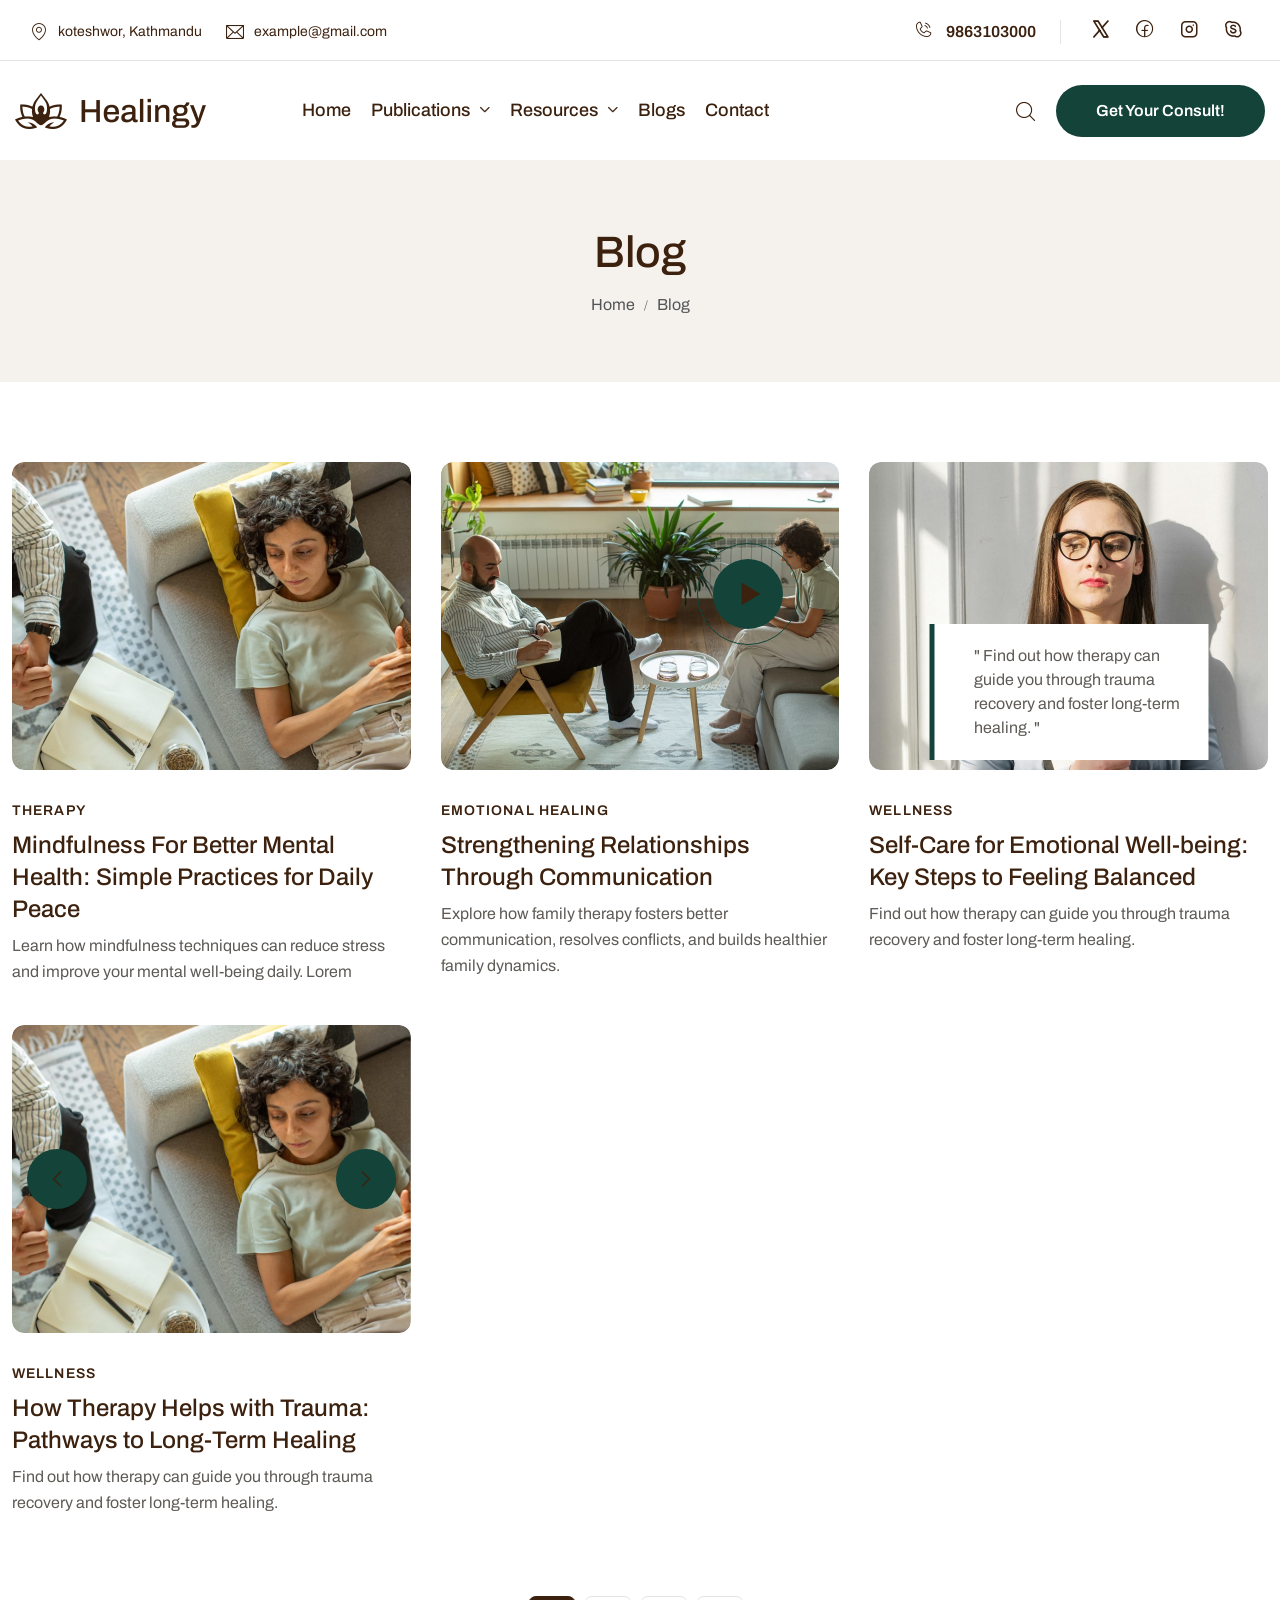
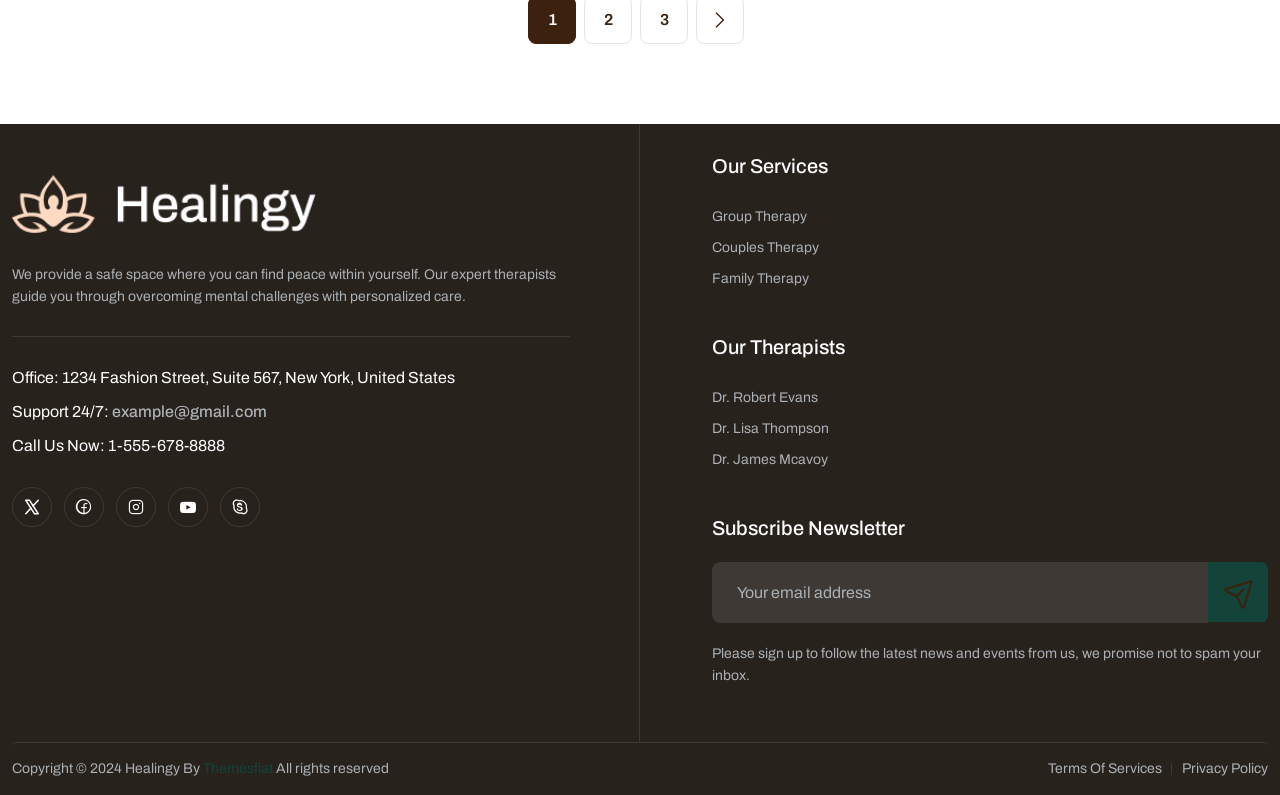
==== blogs.html @ 209b7fca "Remove landingTopComponentOne.html file, including all associated HTML and CSS code for the landing " ====
<!doctype html>
<html lang="en-US">
  <!-- Added by HTTrack --><meta
    http-equiv="content-type"
    content="text/html;charset=UTF-8"
  /><!-- /Added by HTTrack -->
  <head>
    <meta charset="UTF-8" />
    <meta
      name="viewport"
      content="width=device-width, initial-scale=1, maximum-scale=1"
    />
    <meta
      name="description"
      content="sambhavya is a website for therapists, counselors, and mental health professionals. It offers a clean and modern design, customizable features, and responsive layout to create a professional online presence for therapy practices."
    />
    <!-- <link rel="profile" href="https://gmpg.org/xfn/11" /> -->

    <title>Sambhavya &#8211; Therapy &amp; Counseling Psychologist</title>
    <meta name="robots" content="max-image-preview:large" />

    <style id="wp-img-auto-sizes-contain-inline-css" type="text/css">
      img:is([sizes="auto" i], [sizes^="auto," i]) {
        contain-intrinsic-size: 3000px 1500px;
      }
    </style>
    <link
      rel="stylesheet"
      id="iziModal-css"
      href="wp-content/plugins/plugin-core/post-format/assets/css/iziModalb34e.css?ver=6.9.4"
      type="text/css"
      media="all"
    />
    <link
      rel="stylesheet"
      id="tfc-animated-css"
      href="wp-content/plugins/plugin-core/assets/css/tf-animatedb34e.css?ver=6.9.4"
      type="text/css"
      media="all"
    />
    <link
      rel="stylesheet"
      id="bootstrap-css"
      href="wp-content/themes/healingy/css/bootstrap68b3.css?ver=1"
      type="text/css"
      media="all"
    />
    <style id="wp-emoji-styles-inline-css" type="text/css">
      img.wp-smiley,
      img.emoji {
        display: inline !important;
        border: none !important;
        box-shadow: none !important;
        height: 1em !important;
        width: 1em !important;
        margin: 0 0.07em !important;
        vertical-align: -0.1em !important;
        background: none !important;
        padding: 0 !important;
      }
      /*# sourceURL=wp-emoji-styles-inline-css */
    </style>
    <style id="classic-theme-styles-inline-css" type="text/css">
      /*! This file is auto-generated */
      .wp-block-button__link {
        color: #fff;
        background-color: #32373c;
        border-radius: 9999px;
        box-shadow: none;
        text-decoration: none;
        padding: calc(0.667em + 2px) calc(1.333em + 2px);
        font-size: 1.125em;
      }
      .wp-block-file__button {
        background: #32373c;
        color: #fff;
        text-decoration: none;
      }
      /*# sourceURL=/wp-includes/css/classic-themes.min.css */
    </style>
    <style id="global-styles-inline-css" type="text/css">
      :root {
        --wp--preset--aspect-ratio--square: 1;
        --wp--preset--aspect-ratio--4-3: 4/3;
        --wp--preset--aspect-ratio--3-4: 3/4;
        --wp--preset--aspect-ratio--3-2: 3/2;
        --wp--preset--aspect-ratio--2-3: 2/3;
        --wp--preset--aspect-ratio--16-9: 16/9;
        --wp--preset--aspect-ratio--9-16: 9/16;
        --wp--preset--color--black: #000000;
        --wp--preset--color--cyan-bluish-gray: #abb8c3;
        --wp--preset--color--white: #ffffff;
        --wp--preset--color--pale-pink: #f78da7;
        --wp--preset--color--vivid-red: #cf2e2e;
        --wp--preset--color--luminous-vivid-orange: #ff6900;
        --wp--preset--color--luminous-vivid-amber: #fcb900;
        --wp--preset--color--light-green-cyan: #7bdcb5;
        --wp--preset--color--vivid-green-cyan: #00d084;
        --wp--preset--color--pale-cyan-blue: #8ed1fc;
        --wp--preset--color--vivid-cyan-blue: #0693e3;
        --wp--preset--color--vivid-purple: #9b51e0;
        --wp--preset--gradient--vivid-cyan-blue-to-vivid-purple: linear-gradient(
          135deg,
          rgb(6, 147, 227) 0%,
          rgb(155, 81, 224) 100%
        );
        --wp--preset--gradient--light-green-cyan-to-vivid-green-cyan: linear-gradient(
          135deg,
          rgb(122, 220, 180) 0%,
          rgb(0, 208, 130) 100%
        );
        --wp--preset--gradient--luminous-vivid-amber-to-luminous-vivid-orange: linear-gradient(
          135deg,
          rgb(252, 185, 0) 0%,
          rgb(255, 105, 0) 100%
        );
        --wp--preset--gradient--luminous-vivid-orange-to-vivid-red: linear-gradient(
          135deg,
          rgb(255, 105, 0) 0%,
          rgb(207, 46, 46) 100%
        );
        --wp--preset--gradient--very-light-gray-to-cyan-bluish-gray: linear-gradient(
          135deg,
          rgb(238, 238, 238) 0%,
          rgb(169, 184, 195) 100%
        );
        --wp--preset--gradient--cool-to-warm-spectrum: linear-gradient(
          135deg,
          rgb(74, 234, 220) 0%,
          rgb(151, 120, 209) 20%,
          rgb(207, 42, 186) 40%,
          rgb(238, 44, 130) 60%,
          rgb(251, 105, 98) 80%,
          rgb(254, 248, 76) 100%
        );
        --wp--preset--gradient--blush-light-purple: linear-gradient(
          135deg,
          rgb(255, 206, 236) 0%,
          rgb(152, 150, 240) 100%
        );
        --wp--preset--gradient--blush-bordeaux: linear-gradient(
          135deg,
          rgb(254, 205, 165) 0%,
          rgb(254, 45, 45) 50%,
          rgb(107, 0, 62) 100%
        );
        --wp--preset--gradient--luminous-dusk: linear-gradient(
          135deg,
          rgb(255, 203, 112) 0%,
          rgb(199, 81, 192) 50%,
          rgb(65, 88, 208) 100%
        );
        --wp--preset--gradient--pale-ocean: linear-gradient(
          135deg,
          rgb(255, 245, 203) 0%,
          rgb(182, 227, 212) 50%,
          rgb(51, 167, 181) 100%
        );
        --wp--preset--gradient--electric-grass: linear-gradient(
          135deg,
          rgb(202, 248, 128) 0%,
          rgb(113, 206, 126) 100%
        );
        --wp--preset--gradient--midnight: linear-gradient(
          135deg,
          rgb(2, 3, 129) 0%,
          rgb(40, 116, 252) 100%
        );
        --wp--preset--font-size--small: 13px;
        --wp--preset--font-size--medium: 20px;
        --wp--preset--font-size--large: 36px;
        --wp--preset--font-size--x-large: 42px;
        --wp--preset--spacing--20: 0.44rem;
        --wp--preset--spacing--30: 0.67rem;
        --wp--preset--spacing--40: 1rem;
        --wp--preset--spacing--50: 1.5rem;
        --wp--preset--spacing--60: 2.25rem;
        --wp--preset--spacing--70: 3.38rem;
        --wp--preset--spacing--80: 5.06rem;
        --wp--preset--shadow--natural: 6px 6px 9px rgba(0, 0, 0, 0.2);
        --wp--preset--shadow--deep: 12px 12px 50px rgba(0, 0, 0, 0.4);
        --wp--preset--shadow--sharp: 6px 6px 0px rgba(0, 0, 0, 0.2);
        --wp--preset--shadow--outlined:
          6px 6px 0px -3px rgb(255, 255, 255), 6px 6px rgb(0, 0, 0);
        --wp--preset--shadow--crisp: 6px 6px 0px rgb(0, 0, 0);
      }
      :where(.is-layout-flex) {
        gap: 0.5em;
      }
      :where(.is-layout-grid) {
        gap: 0.5em;
      }
      body .is-layout-flex {
        display: flex;
      }
      .is-layout-flex {
        flex-wrap: wrap;
        align-items: center;
      }
      .is-layout-flex > :is(*, div) {
        margin: 0;
      }
      body .is-layout-grid {
        display: grid;
      }
      .is-layout-grid > :is(*, div) {
        margin: 0;
      }
      :where(.wp-block-columns.is-layout-flex) {
        gap: 2em;
      }
      :where(.wp-block-columns.is-layout-grid) {
        gap: 2em;
      }
      :where(.wp-block-post-template.is-layout-flex) {
        gap: 1.25em;
      }
      :where(.wp-block-post-template.is-layout-grid) {
        gap: 1.25em;
      }
      .has-black-color {
        color: var(--wp--preset--color--black) !important;
      }
      .has-cyan-bluish-gray-color {
        color: var(--wp--preset--color--cyan-bluish-gray) !important;
      }
      .has-white-color {
        color: var(--wp--preset--color--white) !important;
      }
      .has-pale-pink-color {
        color: var(--wp--preset--color--pale-pink) !important;
      }
      .has-vivid-red-color {
        color: var(--wp--preset--color--vivid-red) !important;
      }
      .has-luminous-vivid-orange-color {
        color: var(--wp--preset--color--luminous-vivid-orange) !important;
      }
      .has-luminous-vivid-amber-color {
        color: var(--wp--preset--color--luminous-vivid-amber) !important;
      }
      .has-light-green-cyan-color {
        color: var(--wp--preset--color--light-green-cyan) !important;
      }
      .has-vivid-green-cyan-color {
        color: var(--wp--preset--color--vivid-green-cyan) !important;
      }
      .has-pale-cyan-blue-color {
        color: var(--wp--preset--color--pale-cyan-blue) !important;
      }
      .has-vivid-cyan-blue-color {
        color: var(--wp--preset--color--vivid-cyan-blue) !important;
      }
      .has-vivid-purple-color {
        color: var(--wp--preset--color--vivid-purple) !important;
      }
      .has-black-background-color {
        background-color: var(--wp--preset--color--black) !important;
      }
      .has-cyan-bluish-gray-background-color {
        background-color: var(--wp--preset--color--cyan-bluish-gray) !important;
      }
      .has-white-background-color {
        background-color: var(--wp--preset--color--white) !important;
      }
      .has-pale-pink-background-color {
        background-color: var(--wp--preset--color--pale-pink) !important;
      }
      .has-vivid-red-background-color {
        background-color: var(--wp--preset--color--vivid-red) !important;
      }
      .has-luminous-vivid-orange-background-color {
        background-color: var(
          --wp--preset--color--luminous-vivid-orange
        ) !important;
      }
      .has-luminous-vivid-amber-background-color {
        background-color: var(
          --wp--preset--color--luminous-vivid-amber
        ) !important;
      }
      .has-light-green-cyan-background-color {
        background-color: var(--wp--preset--color--light-green-cyan) !important;
      }
      .has-vivid-green-cyan-background-color {
        background-color: var(--wp--preset--color--vivid-green-cyan) !important;
      }
      .has-pale-cyan-blue-background-color {
        background-color: var(--wp--preset--color--pale-cyan-blue) !important;
      }
      .has-vivid-cyan-blue-background-color {
        background-color: var(--wp--preset--color--vivid-cyan-blue) !important;
      }
      .has-vivid-purple-background-color {
        background-color: var(--wp--preset--color--vivid-purple) !important;
      }
      .has-black-border-color {
        border-color: var(--wp--preset--color--black) !important;
      }
      .has-cyan-bluish-gray-border-color {
        border-color: var(--wp--preset--color--cyan-bluish-gray) !important;
      }
      .has-white-border-color {
        border-color: var(--wp--preset--color--white) !important;
      }
      .has-pale-pink-border-color {
        border-color: var(--wp--preset--color--pale-pink) !important;
      }
      .has-vivid-red-border-color {
        border-color: var(--wp--preset--color--vivid-red) !important;
      }
      .has-luminous-vivid-orange-border-color {
        border-color: var(
          --wp--preset--color--luminous-vivid-orange
        ) !important;
      }
      .has-luminous-vivid-amber-border-color {
        border-color: var(--wp--preset--color--luminous-vivid-amber) !important;
      }
      .has-light-green-cyan-border-color {
        border-color: var(--wp--preset--color--light-green-cyan) !important;
      }
      .has-vivid-green-cyan-border-color {
        border-color: var(--wp--preset--color--vivid-green-cyan) !important;
      }
      .has-pale-cyan-blue-border-color {
        border-color: var(--wp--preset--color--pale-cyan-blue) !important;
      }
      .has-vivid-cyan-blue-border-color {
        border-color: var(--wp--preset--color--vivid-cyan-blue) !important;
      }
      .has-vivid-purple-border-color {
        border-color: var(--wp--preset--color--vivid-purple) !important;
      }
      .has-vivid-cyan-blue-to-vivid-purple-gradient-background {
        background: var(
          --wp--preset--gradient--vivid-cyan-blue-to-vivid-purple
        ) !important;
      }
      .has-light-green-cyan-to-vivid-green-cyan-gradient-background {
        background: var(
          --wp--preset--gradient--light-green-cyan-to-vivid-green-cyan
        ) !important;
      }
      .has-luminous-vivid-amber-to-luminous-vivid-orange-gradient-background {
        background: var(
          --wp--preset--gradient--luminous-vivid-amber-to-luminous-vivid-orange
        ) !important;
      }
      .has-luminous-vivid-orange-to-vivid-red-gradient-background {
        background: var(
          --wp--preset--gradient--luminous-vivid-orange-to-vivid-red
        ) !important;
      }
      .has-very-light-gray-to-cyan-bluish-gray-gradient-background {
        background: var(
          --wp--preset--gradient--very-light-gray-to-cyan-bluish-gray
        ) !important;
      }
      .has-cool-to-warm-spectrum-gradient-background {
        background: var(
          --wp--preset--gradient--cool-to-warm-spectrum
        ) !important;
      }
      .has-blush-light-purple-gradient-background {
        background: var(--wp--preset--gradient--blush-light-purple) !important;
      }
      .has-blush-bordeaux-gradient-background {
        background: var(--wp--preset--gradient--blush-bordeaux) !important;
      }
      .has-luminous-dusk-gradient-background {
        background: var(--wp--preset--gradient--luminous-dusk) !important;
      }
      .has-pale-ocean-gradient-background {
        background: var(--wp--preset--gradient--pale-ocean) !important;
      }
      .has-electric-grass-gradient-background {
        background: var(--wp--preset--gradient--electric-grass) !important;
      }
      .has-midnight-gradient-background {
        background: var(--wp--preset--gradient--midnight) !important;
      }
      .has-small-font-size {
        font-size: var(--wp--preset--font-size--small) !important;
      }
      .has-medium-font-size {
        font-size: var(--wp--preset--font-size--medium) !important;
      }
      .has-large-font-size {
        font-size: var(--wp--preset--font-size--large) !important;
      }
      .has-x-large-font-size {
        font-size: var(--wp--preset--font-size--x-large) !important;
      }
      /*# sourceURL=global-styles-inline-css */
    </style>

    <link
      rel="stylesheet"
      id="contact-form-7-css"
      href="wp-content/plugins/contact-form-7/includes/css/styles658f.css?ver=6.1.2"
      type="text/css"
      media="all"
    />
    <link
      rel="stylesheet"
      id="themesflat-theme-slug-fonts-css"
      href="https://fonts.googleapis.com/css?family=Archivo%3A100%2C200%2C300%2C400%2C500%2C600%2C700%2C900%2C400%7CArchivo%3A100%2C200%2C300%2C400%2C500%2C600%2C700%2C900%2C500%7CArchivo%3A100%2C200%2C300%2C400%2C500%2C600%2C700%2C900%2C500%7CArchivo%3A100%2C200%2C300%2C400%2C500%2C600%2C700%2C900%2C600%7CArchivo%3A100%2C200%2C300%2C400%2C500%2C600%2C700%2C900%2C400%7CArchivo%3A100%2C200%2C300%2C400%2C500%2C600%2C700%2C900%2C400%7CArchivo%3A100%2C200%2C300%2C400%2C500%2C600%2C700%2C900%2C500%7CArchivo%3A100%2C200%2C300%2C400%2C500%2C600%2C700%2C900%2C600%7CArchivo%3A100%2C200%2C300%2C400%2C500%2C600%2C700%2C900%2C600%7CArchivo%3A100%2C200%2C300%2C400%2C500%2C600%2C700%2C900%2C500%7CArchivo%3A100%2C200%2C300%2C400%2C500%2C600%2C700%2C900%2C500%7CArchivo%3A100%2C200%2C300%2C400%2C500%2C600%2C700%2C900%2C500%7CArchivo%3A100%2C200%2C300%2C400%2C500%2C600%2C700%2C900%2C500%7CArchivo%3A100%2C200%2C300%2C400%2C500%2C600%2C700%2C900%2C500%7CArchivo%3A100%2C200%2C300%2C400%2C500%2C600%2C700%2C900%2C400%7CArchivo%3A100%2C200%2C300%2C400%2C500%2C600%2C700%2C900%2C600%7CArchivo%3A100%2C200%2C300%2C400%2C500%2C600%2C700%2C900%2C600%7CArchivo%3A100%2C200%2C300%2C400%2C500%2C600%2C700%2C900%2C400%7CArchivo%3A100%2C200%2C300%2C400%2C500%2C600%2C700%2C900%2C400%7CArchivo%3A100%2C200%2C300%2C400%2C500%2C600%2C700%2C900%2C400"
      type="text/css"
      media="all"
    />
    <link
      rel="stylesheet"
      id="icon-healingy-css"
      href="wp-content/themes/healingy/css/icon-healingyb34e.css?ver=6.9.4"
      type="text/css"
      media="all"
    />
    <link
      rel="stylesheet"
      id="owl-carousel-css"
      href="wp-content/plugins/plugin-core/assets/css/owl.carousel.minb34e.css?ver=6.9.4"
      type="text/css"
      media="all"
    />
    <link
      rel="stylesheet"
      id="themesflat-animated-css"
      href="wp-content/themes/healingy/css/animatedb34e.css?ver=6.9.4"
      type="text/css"
      media="all"
    />
    <link
      rel="stylesheet"
      id="themesflat-main-css"
      href="wp-content/themes/healingy/css/mainb34e.css?ver=6.9.4"
      type="text/css"
      media="all"
    />
    <link
      rel="stylesheet"
      id="themesflat-inline-css-css"
      href="wp-content/themes/healingy/css/inline-cssb34e.css?ver=6.9.4"
      type="text/css"
      media="all"
    />
    <style id="themesflat-inline-css-inline-css" type="text/css">
      #themesflat-content {
        padding-top: 80px;
        padding-bottom: 80px;
      }
      .themesflat-top .container-inside {
        padding-top: 0px;
        padding-bottom: 0px;
      }
      #header #logo {
      }
      #footer {
      }
      .themesflat-partner-box {
        padding-top: 67px;
        padding-bottom: 64px;
      }
      .page-title {
        padding-top: 59px;
        padding-bottom: 63px;
      }
      body,
      button,
      input,
      select,
      textarea {
        font-family: Archivo;
      }
      .blog-single .entry-content .icon-list {
        font-family: Archivo !important;
      }
      body,
      button,
      input,
      select,
      textarea {
        font-weight: 400;
      }
      body,
      button,
      input,
      select,
      textarea {
        font-style: normal;
      }
      body,
      button,
      input,
      select,
      textarea {
        font-size: 18px;
      }
      body,
      button,
      input,
      select,
      textarea {
        line-height: 30px;
      }
      body,
      button,
      input,
      select,
      textarea {
        letter-spacing: 0px;
      }
      h1,
      h2,
      h3,
      h4,
      h5,
      h6 {
        font-family: Archivo;
      }
      h1,
      h2,
      h3,
      h4,
      h5,
      h6 {
        font-weight: 500;
      }
      h1,
      h2,
      h3,
      h4,
      h5,
      h6 {
        line-height: 1.333;
      }
      h1,
      h2,
      h3,
      h4,
      h5,
      h6 {
        letter-spacing: 0px;
      }
      h1,
      h2,
      h3,
      h4,
      h5,
      h6 {
        font-style: normal;
      }
      h1 {
        font-size: 80px;
      }
      h2 {
        font-size: 56px;
      }
      h3 {
        font-size: 44px;
      }
      h4 {
        font-size: 32px;
      }
      h5 {
        font-size: 24px;
      }
      h6 {
        font-size: 20px;
      }
      #mainnav > ul > li > a,
      .header-modal-menu-left-btn .text,
      header .flat-information li {
        font-family: Archivo;
      }
      #mainnav > ul > li > a,
      .header-modal-menu-left-btn .text {
        font-weight: 500;
      }
      #mainnav > ul > li > a,
      .header-modal-menu-left-btn .text {
        font-style: normal;
      }
      #mainnav ul li a,
      .header-modal-menu-left-btn .text,
      header .flat-information li {
        font-size: 18px;
      }
      #mainnav > ul > li > a,
      #header .show-search,
      header .block a {
        line-height: 93px;
      }
      #header.header-sticky #mainnav > ul > li > a,
      #header.header-sticky .show-search a,
      #header.header-sticky .block a,
      #header.header-sticky .button-menu {
        line-height: calc(93px / 1.2);
      }
      #mainnav > ul > li > a,
      #header .show-search a,
      header .block a {
        letter-spacing: 0px;
      }
      #mainnav ul.sub-menu > li > a {
        font-family: Archivo;
      }
      #mainnav ul.sub-menu > li > a {
        font-weight: 600;
      }
      #mainnav ul.sub-menu > li > a {
        font-style: normal;
      }
      #mainnav ul.sub-menu > li > a {
        font-size: 16px;
      }
      #mainnav ul.sub-menu > li > a {
        line-height: 24px;
      }
      #mainnav ul.sub-menu > li > a {
        letter-spacing: 0px;
      }
      blockquote {
        font-family: Archivo;
      }
      blockquote {
        font-weight: 400;
      }
      blockquote {
        font-style: normal;
      }
      blockquote {
        font-size: 16px;
      }
      blockquote {
        line-height: 30px;
      }
      blockquote {
        letter-spacing: 0px;
      }
      article .entry-title {
        font-family: Archivo;
      }
      article .entry-title {
        font-weight: 500;
      }
      article .entry-title {
        font-style: normal;
      }
      article .entry-title {
        font-size: 24px;
      }
      article .entry-title {
        line-height: 32px;
      }
      article .post-meta .item-meta {
        font-family: Archivo;
      }
      article .post-meta .item-meta {
        font-weight: 600;
      }
      article .post-meta .item-meta {
        font-style: normal;
      }
      article .post-meta .item-meta {
        font-size: 14px;
      }
      article .post-meta .item-meta {
        line-height: 22px;
      }
      article .post-meta .item-meta {
        letter-spacing: 0.08em;
      }
      article .themesflat-btn-blog {
        font-family: Archivo;
      }
      article .themesflat-btn-blog {
        font-weight: 600;
      }
      article .themesflat-btn-blog {
        font-style: normal;
      }
      article .themesflat-btn-blog {
        font-size: 16px;
      }
      article .themesflat-btn-blog {
        line-height: 22px;
      }
      article .themesflat-btn-blog {
        letter-spacing: 0px;
      }
      .single article .entry-title {
        font-family: Archivo;
      }
      .single article .entry-title {
        font-weight: 500;
      }
      .single article .entry-title {
        font-style: normal;
      }
      .single article .entry-title {
        font-size: 44px;
      }
      .single article .entry-title {
        line-height: 1.1818181818181819;
      }
      .comment-title,
      .comment-reply-title,
      .comment-reply-title a {
        font-family: Archivo;
      }
      .comment-title,
      .comment-reply-title,
      .comment-reply-title a {
        font-weight: 500;
      }
      .comment-title,
      .comment-reply-title,
      .comment-reply-title a {
        font-style: normal;
      }
      .comment-title,
      .comment-reply-title,
      .comment-reply-title a {
        font-size: 24px;
      }
      .comment-title,
      .comment-reply-title,
      .comment-reply-title a {
        line-height: 32px;
      }
      .comment-title,
      .comment-reply-title,
      .comment-reply-title a {
        letter-spacing: 0px;
      }
      .sidebar .widget .widget-title,
      .sidebar .widget h2,
      .sidebar .wp-block-search .wp-block-search__label,
      .sidebar .wc-block-product-search .wc-block-product-search__label {
        font-family: Archivo;
      }
      .sidebar .widget .widget-title,
      .widget h2,
      .sidebar .wp-block-search .wp-block-search__label,
      .sidebar .wc-block-product-search .wc-block-product-search__label {
        font-weight: 500;
      }
      .sidebar .widget .widget-title,
      .widget h2,
      .sidebar .wp-block-search .wp-block-search__label,
      .sidebar .wc-block-product-search .wc-block-product-search__label {
        font-style: normal;
      }
      .sidebar .widget .widget-title,
      .widget h2,
      .sidebar .wp-block-search .wp-block-search__label,
      .sidebar .wc-block-product-search .wc-block-product-search__label {
        font-size: 24px;
      }
      .sidebar .widget .widget-title,
      .widget h2,
      .sidebar .wp-block-search .wp-block-search__label,
      .sidebar .wc-block-product-search .wc-block-product-search__label {
        line-height: 1.5;
      }
      .sidebar .widget .widget-title,
      .widget h2,
      .sidebar .wp-block-search .wp-block-search__label,
      .sidebar .wc-block-product-search .wc-block-product-search__label {
        letter-spacing: 0px;
      }
      footer .widget .widget-title,
      footer .widget h2,
      footer .wp-block-search .wp-block-search__label {
        font-family: Archivo;
      }
      footer .widget .widget-title,
      footer .widget h2,
      footer .wp-block-search .wp-block-search__label {
        font-weight: 500;
      }
      footer .widget .widget-title,
      footer .widget h2,
      footer .wp-block-search .wp-block-search__label {
        font-style: normal;
      }
      footer .widget .widget-title,
      footer .widget h2,
      footer .wp-block-search .wp-block-search__label {
        font-size: 20px;
      }
      footer .widget .widget-title,
      footer .widget h2,
      footer .wp-block-search .wp-block-search__label {
        line-height: 28px;
      }
      footer .widget .widget-title,
      footer .widget h2,
      footer .wp-block-search .wp-block-search__label {
        letter-spacing: 0px;
      }
      footer .footer-widgets .widget.widget_text,
      footer .widget.widget_nav_menu ul li a {
        font-family: Archivo;
      }
      footer .footer-widgets .widget.widget_text,
      footer .widget.widget_nav_menu ul li a {
        font-weight: 400;
      }
      footer .footer-widgets .widget.widget_text,
      footer .widget.widget_nav_menu ul li a {
        font-style: normal;
      }
      footer .footer-widgets .widget.widget_text,
      footer .widget.widget_nav_menu ul li a {
        font-size: 14px;
      }
      footer .footer-widgets .widget.widget_text,
      footer .widget.widget_nav_menu ul li a {
        line-height: 28px;
      }
      .page-title .page-title-heading {
        font-family: Archivo;
      }
      .page-title .page-title-heading {
        font-weight: 500;
      }
      .page-title .page-title-heading {
        font-style: normal;
      }
      .page-title .page-title-heading {
        font-size: 44px;
      }
      .page-title .page-title-heading {
        line-height: 1.5;
      }
      .breadcrumbs,
      .breadcrumbs span a,
      .breadcrumbs a,
      .breadcrumbs span {
        font-family: Archivo;
      }
      .breadcrumbs,
      .breadcrumbs span a,
      .breadcrumbs a,
      .breadcrumbs span {
        font-weight: 400;
      }
      .breadcrumbs,
      .breadcrumbs span a,
      .breadcrumbs a,
      .breadcrumbs span {
        font-style: normal;
      }
      .breadcrumbs,
      .breadcrumbs span a,
      .breadcrumbs a,
      .breadcrumbs span {
        font-size: 16px;
      }
      .breadcrumbs,
      .breadcrumbs span a,
      .breadcrumbs a,
      .breadcrumbs span {
        line-height: 26px;
      }
      .breadcrumbs,
      .breadcrumbs span a,
      .breadcrumbs a,
      .breadcrumbs span {
        letter-spacing: 0px;
      }
      .themesflat-button,
      button,
      input[type="button"],
      input[type="reset"],
      input[type="submit"] {
        font-family: Archivo;
      }
      .themesflat-button,
      button,
      input[type="button"],
      input[type="reset"],
      input[type="submit"] {
        font-weight: 600;
      }
      .themesflat-button,
      button,
      input[type="button"],
      input[type="reset"],
      input[type="submit"] {
        font-style: normal;
      }
      .themesflat-button,
      button,
      input[type="button"],
      input[type="reset"],
      input[type="submit"] {
        font-size: 16px;
      }
      .themesflat-button,
      button,
      input[type="button"],
      input[type="reset"],
      input[type="submit"] {
        line-height: 24px;
      }
      .themesflat-button,
      button,
      input[type="button"],
      input[type="reset"],
      input[type="submit"] {
        letter-spacing: 0px;
      }
      .navigation a,
      .pagination > span,
      .navigation.paging-navigation span,
      .page-links a,
      .page-links > span {
        font-family: Archivo;
      }
      .navigation a,
      .pagination > span,
      .navigation.paging-navigation span,
      .page-links a,
      .page-links > span {
        font-weight: 600;
      }
      .navigation a,
      .pagination > span,
      .navigation.paging-navigation span,
      .page-links a,
      .page-links > span {
        font-style: normal;
      }
      .navigation a,
      .pagination > span,
      .navigation.paging-navigation span,
      .page-links a,
      .page-links > span {
        font-size: 16px;
      }
      .navigation a,
      .pagination > span,
      .navigation.paging-navigation span,
      .page-links a,
      .page-links > span {
        line-height: 1;
      }
      .navigation a,
      .pagination > span,
      .navigation.paging-navigation span,
      .page-links a,
      .page-links > span {
        letter-spacing: 0px;
      }
      .copyright {
        font-family: Archivo;
      }
      .copyright {
        font-weight: 400;
      }
      .copyright {
        font-style: normal;
      }
      .copyright {
        font-size: 14px;
      }
      .copyright {
        line-height: 22px;
      }
      .bottom {
        font-family: Archivo;
      }
      .bottom {
        font-weight: 400;
      }
      .bottom {
        font-style: normal;
      }
      .bottom {
        font-size: 14px;
      }
      .bottom {
        line-height: 1.7142857142857142;
      }
      .bottom {
        letter-spacing: 0px;
      }
      .themesflat-top,
      .themesflat-top.select-2 .content-left ul li {
        font-family: Archivo;
      }
      .themesflat-top,
      .themesflat-top.select-2 .content-left ul li {
        font-weight: 400;
      }
      .themesflat-top,
      .themesflat-top.select-2 .content-left ul li {
        font-style: normal;
      }
      .themesflat-top,
      .themesflat-top.select-2 .content-left ul li {
        font-size: 13px;
      }
      .themesflat-top,
      .themesflat-top.select-2 .content-left ul li {
        line-height: 1.5384615384615385;
      }
      #header.header-default,
      #header.header-style1,
      #header.header-style2,
      #header.header-style4,
      #header.header-style3 .header-ct-center,
      #header.header-style3 .header-ct-right,
      #header.header-style3:before,
      #header.header-01,
      #header.header-02 {
        background: #fff;
      }
      #header.header-sticky {
        background: #fff;
      }
      #mainnav > ul > li > a,
      .header-02 #mainnav > ul > li > a,
      .header-modal-menu-left-btn .text,
      header .flat-information li,
      header .flat-information li a {
        color: #3c210e;
      }
      .header-modal-menu-left-btn .modal-menu-left-btn .line {
        background: #3c210e;
      }
      #mainnav > ul > li > a:hover {
        color: #3c210e;
      }
      #mainnav > ul > li.current-menu-item > a,
      #mainnav > ul > li.current-menu-ancestor > a,
      #mainnav > ul > li.current-menu-parent > a {
        color: #3c210e;
      }
      #mainnav ul.sub-menu {
        background-color: #ffffff;
      }
      #header #logo a img,
      .modal-menu__panel-footer .logo-panel a img {
        max-width: 192px;
        height: auto;
      }
      #mainnav > ul > li {
        margin-left: 16px;
        margin-right: 16px;
      }
      .footer_background {
        background: #28221d;
      }
      #footer .widget-title,
      #footer h2,
      #footer h3,
      #footer h4,
      #footer h5,
      #footer h6,
      #footer .wp-block-search .wp-block-search__label {
        color: #fff;
      }
      #footer,
      #footer a,
      footer .widget.widget-recent-news li .text .post-date,
      #footer .footer-widgets .widget.widget_themesflat_socials ul li a,
      footer select option,
      footer .widget.widget_recent_entries ul li .post-date,
      #footer .wp-block-latest-posts__post-author,
      #footer .wp-block-latest-posts__post-date {
        color: #abb0b4;
      }
      #footer .footer-widgets .widget.widget_themesflat_socials ul li a:hover {
        color: #abb0b4;
      }
      .bottom {
        background: #28221d;
      }
      .bottom,
      .bottom a {
        color: #abb0b4;
      }
      .bottom ul li a {
        color: #ffffff;
      }
      .themesflat-partner-box {
        background: #f2f7f5;
      }
      .page-title .overlay {
        background: #f5f1ed;
      }
      .page-title .overlay {
        opacity: 100%;
        filter: alpha(opacity=100);
      }
      .page-title h1 {
        color:;
      }
      .page-title.parallax h1:after,
      .page-title.video h1:after {
        background:;
      }
      .breadcrumbs span,
      .breadcrumbs span a,
      .breadcrumbs a,
      .breadcrumbs span i,
      .breadcrumbs span.trail-browse i {
        color: #535656;
      }
      body,
      input,
      select,
      textarea {
        color: #5e5a56;
      }
      .themesflat-portfolio .item .category-post a:hover,
      ul.iconlist .list-title .testimonial-content blockquote,
      .testimonial-content .author-info,
      .themesflat_counter.style2 .themesflat_counter-content-right,
      .themesflat_counter.style2 .themesflat_counter-content-left,
      .page-links a:focus,
      .widget_search .search-form input[type="search"],
      .entry-meta ul,
      .entry-meta ul.meta-right,
      .entry-footer strong,
      .themesflat_button_container .themesflat-button.no-background,
      .portfolio-single .entry-content,
      article .entry-meta ul li a,
      .blog-single .entry-footer .tags-links a,
      .navigation.posts-navigation .nav-links li a .meta-nav,
      .flat-language ul.unstyled-child li a,
      .themesflat-price-product del {
        color: #5e5a56;
      }
      .widget .widget-title:after,
      .widget .widget-title:before,
      ul.iconlist li.circle:before {
        background-color: #5e5a56;
      }
      h1,
      h2,
      h3,
      h4,
      h5,
      h6 {
        color: #3c210e;
      }
      a,
      article .entry-title a,
      .item article .entry-title a,
      .widget.widget_categories ul li a,
      .widget.widget_archive ul li a,
      .widget.widget_pages ul li a,
      .widget.widget_block .wp-block-archives li a,
      .widget.widget_block .wp-block-categories li a,
      article .post-meta .item-meta a,
      .tags-links a,
      .logged-in-as a,
      blockquote em a,
      blockquote em {
        color: #3c210e;
      }
      .sidebar .widget ul li a {
        color: #3c210e;
      }
      .sidebar .widget_recent_comments ul li,
      .sidebar .widget.widget_block ol.wp-block-latest-comments li,
      .sidebar .widget.widget_recent_comments ul li,
      .sidebar .widget.widget_rss ul li,
      .sidebar .widget.widget_block ol.wp-block-latest-comments li,
      .sidebar .wp-block-search .wp-block-search__label,
      .sidebar .wc-block-product-search .wc-block-product-search__label {
        color: #3c210e;
      }
      .tf-posts .blog-post .tf-button:hover,
      .tf-posts .blog-post .title a,
      .comment-list .comement_reply a:hover {
        color: #3c210e;
      }
      #commentform .wrap-input-submit:before,
      .themesflat-button:before,
      .wp-block-button__link:before,
      .draw-border a:before,
      .block-get-a-quote a:before,
      button:before,
      .btn:before,
      input[type="button"]:hover,
      input[type="reset"]:hover,
      input[type="submit"]:hover,
      .search-form .search-submit:hover {
        background-color: #3c210e;
      }
      .modal-menu__panel-body .search-form input[type="search"]:focus {
        border-color: #3c210e;
      }
      :root {
        --theme-primary-color: #3c210e;
      }
      :root {
        --theme-secondary-color: #134339;
      }
      .logged-in-as a:hover,
      a:hover,
      .comments-area
        ol.comment-list
        article
        .comment_content
        .comment_meta
        .comment_author
        a:hover,
      article .post-meta .item-meta:hover .meta-icon,
      .comment-list .comement_reply a,
      .widget.widget_block ul.wp-block-latest-posts li a:hover,
      .widget ul li a:hover,
      .widget ol li a:hover,
      article .entry-title a:hover,
      article .entry-title a:hover,
      .item article .entry-title a:hover {
        color: #fedac2;
      }
      .sidebar .widget ul li a:hover {
        color: #fedac2;
      }
      .go-top:hover,
      .wp-block-button__link,
      .is-style-outline > .wp-block-button__link,
      .wp-block-button__link.is-style-outline {
        background: #fedac2;
      }
      textarea:focus,
      input[type="text"]:focus,
      input[type="password"]:focus,
      input[type="datetime"]:focus,
      input[type="datetime-local"]:focus,
      input[type="date"]:focus,
      input[type="month"]:focus,
      input[type="time"]:focus,
      input[type="week"]:focus,
      input[type="number"]:focus,
      input[type="email"]:focus,
      input[type="url"]:focus,
      input[type="search"]:focus,
      input[type="tel"]:focus,
      input[type="color"]:focus,
      .widget.widget_archive ul li a:hover,
      .widget.widget_categories ul li a:hover,
      .widget.widget_pages ul li a:hover,
      .sidebar .wpcf7-form textarea:focus,
      .single-portfolios .entry-content .meta-post .inner-meta-post,
      .single-project .entry-content .meta-post .inner-meta-post,
      input[type="radio"]:checked {
        border-color: #fedac2;
      }
      input[type="button"]:hover,
      input[type="reset"]:hover,
      input[type="submit"]:hover,
      mark,
      ins,
      #commentform .wrap-input-submit,
      .draw-border a,
      .widget.widget_archive ul li a:hover,
      .widget.widget_categories ul li a:hover,
      .widget.widget_pages ul li a:hover,
      input[type="button"],
      input[type="reset"],
      input[type="submit"],
      .wp-block-file .wp-block-file__button,
      input[type="radio"]:checked:before,
      .block-get-a-quote .overlay-color,
      .themesflat-top .btn-topbar,
      .search-form .search-submit {
        background: #fedac2;
      }
      select:focus,
      .draw-border.second-color a:hover::before,
      .draw-border.second-color a:hover::after,
      .draw-border.second-color button:hover > span::before,
      .draw-border.second-color button:hover > span::after,
      .widget_search form input[type="search"]:focus,
      .wp-block-search .wp-block-search__input:focus,
      .footer .mc4wp-form input[type="email"]:focus {
        border-color: #fedac2 !important;
      }
      .flat-language ul.unstyled-child li a:hover {
        color: #fedac2;
      }
      #mainnav ul.sub-menu > li > a > span,
      #mainnav_canvas ul li a > span {
        background-color: #fedac2;
      }
      blockquote em a:hover,
      blockquote i,
      blockquote cite a,
      .navigation.posts-navigation .nav-links a:hover,
      .widget_calendar table #today:hover,
      .widget_calendar table #today a:hover,
      .widget_calendar table tbody tr a:hover,
      .widget_calendar nav a:hover,
      article .post-meta .item-meta a:hover,
      .social-share-article ul li a:hover,
      .widget.widget_latest_news li .text .post-date i,
      .widget.widget-recent-news li .text h6 a:hover,
      .widget.widget_latest_news li .text h6 a:hover,
      .portfolios-post .content .post-meta a:hover,
      .portfolios-post .content .title a:hover,
      blockquote a:hover,
      .widget.widget_recent_entries ul li a:hover,
      #mainnav_canvas ul li.current-menu-item > a,
      #mainnav_canvas ul li.current_page_item > a,
      #mainnav_canvas ul li.current-menu-ancestor > a,
      #mainnav_canvas ul li.current-menu-parent > a,
      .tags-links a:hover,
      .single-portfolios .entry-content .meta-post a:hover,
      .single-project .entry-content .meta-post a:hover,
      .services-post .title a:hover,
      .services-post .tf-button-container a:hover,
      .info-header .phone:hover,
      .post-meta a:hover,
      #mainnav_canvas ul li a:hover,
      .sidebar .widget.widget_nav_menu ul li a:hover,
      .widget.widget_meta ul li a:hover {
        color: #fedac2;
      }
      .draw-border.second-color a:hover,
      .draw-border.second-color button:hover,
      .wishlist_table span.wishlist-in-stock,
      #footer .widget_calendar nav a:hover,
      #footer .widget_calendar table tbody tr a:hover {
        color: #fedac2 !important;
      }
      .double-bounce3,
      .double-bounce4,
      .widget .widget-title:after,
      .widget .tagcloud a:hover,
      .btn-menu:before,
      .btn-menu:after,
      .btn-menu span,
      .info-footer .wrap-info-item,
      .single-portfolios .entry-footer .social-share-article a:hover,
      .portfolios-post .content .tf-button:hover,
      .single-project .entry-footer .social-share-article a:hover,
      .project-post .content .tf-button:hover {
        background: #fedac2;
      }
      .info-header .icon-info svg,
      .themesflat-services-taxonomy .services-post .post-icon svg,
      .tf-services-wrap.style2 .services-post:hover .post-icon svg {
        fill: #fedac2;
      }
      footer .widget.widget_meta ul li > a:hover:after {
        color: #fedac2;
      }
      :root {
        --theme-accent-color: #f2eddc;
      }

      /*# sourceURL=themesflat-inline-css-inline-css */
    </style>
    <link
      rel="stylesheet"
      id="themesflat-magnific.popup-css"
      href="wp-content/themes/healingy/css/magnific.popupb34e.css?ver=6.9.4"
      type="text/css"
      media="all"
    />
    <link
      rel="stylesheet"
      id="themesflat-responsive-css"
      href="wp-content/themes/healingy/css/responsiveb34e.css?ver=6.9.4"
      type="text/css"
      media="all"
    />
    <link
      rel="stylesheet"
      id="elementor-frontend-css"
      href="wp-content/uploads/elementor/css/custom-frontend.min1d47.css?ver=1773283171"
      type="text/css"
      media="all"
    />
    <link
      rel="stylesheet"
      id="elementor-post-17-css"
      href="wp-content/uploads/elementor/css/post-170197.css?ver=1773284167"
      type="text/css"
      media="all"
    />
    <link
      rel="stylesheet"
      id="widget-spacer-css"
      href="wp-content/plugins/elementor/assets/css/widget-spacer.min4a4c.css?ver=3.32.4"
      type="text/css"
      media="all"
    />
    <link
      rel="stylesheet"
      id="widget-heading-css"
      href="wp-content/plugins/elementor/assets/css/widget-heading.min4a4c.css?ver=3.32.4"
      type="text/css"
      media="all"
    />
    <link
      rel="stylesheet"
      id="e-animation-fadeIn-css"
      href="wp-content/plugins/elementor/assets/lib/animations/styles/fadeIn.min4a4c.css?ver=3.32.4"
      type="text/css"
      media="all"
    />
    <link
      rel="stylesheet"
      id="e-animation-fadeInUp-css"
      href="wp-content/plugins/elementor/assets/lib/animations/styles/fadeInUp.min4a4c.css?ver=3.32.4"
      type="text/css"
      media="all"
    />
    <link
      rel="stylesheet"
      id="widget-divider-css"
      href="wp-content/plugins/elementor/assets/css/widget-divider.min4a4c.css?ver=3.32.4"
      type="text/css"
      media="all"
    />
    <link
      rel="stylesheet"
      id="tf-title-section-css"
      href="wp-content/plugins/plugin-core/assets/css/title-section/tf-title-sectionb34e.css?ver=6.9.4"
      type="text/css"
      media="all"
    />
    <link
      rel="stylesheet"
      id="widget-icon-list-css"
      href="wp-content/uploads/elementor/css/custom-widget-icon-list.min1d47.css?ver=1773283171"
      type="text/css"
      media="all"
    />
    <link
      rel="stylesheet"
      id="widget-image-css"
      href="wp-content/plugins/elementor/assets/css/widget-image.min4a4c.css?ver=3.32.4"
      type="text/css"
      media="all"
    />
    <link
      rel="stylesheet"
      id="widget-image-box-css"
      href="wp-content/uploads/elementor/css/custom-widget-image-box.min1d47.css?ver=1773283171"
      type="text/css"
      media="all"
    />
    <link
      rel="stylesheet"
      id="tf-testimonial-css"
      href="wp-content/plugins/plugin-core/assets/css/testimonial/tf-testimonialb34e.css?ver=6.9.4"
      type="text/css"
      media="all"
    />
    <link
      rel="stylesheet"
      id="widget-counter-css"
      href="wp-content/plugins/elementor/assets/css/widget-counter.min4a4c.css?ver=3.32.4"
      type="text/css"
      media="all"
    />
    <link
      rel="stylesheet"
      id="tf-posts-css"
      href="wp-content/plugins/plugin-core/assets/css/posts/tf-postsb34e.css?ver=6.9.4"
      type="text/css"
      media="all"
    />
    <link
      rel="stylesheet"
      id="elementor-post-1168-css"
      href="wp-content/uploads/elementor/css/post-1168b86f.css?ver=1773284989"
      type="text/css"
      media="all"
    />
    <link
      rel="stylesheet"
      id="tf-toolbar-font-css"
      href="https://fonts.googleapis.com/css2?family=Plus+Jakarta+Sans%3Aital%2Cwght%400%2C200..800%3B1%2C200..800&amp;display=swap&amp;ver=1.0"
      type="text/css"
      media="all"
    />
    <link
      rel="stylesheet"
      id="tf-main-post-type-css"
      href="wp-content/plugins/plugin-core/assets/css/tf-main-post-type68b3.css?ver=1"
      type="text/css"
      media="all"
    />
    <link
      rel="stylesheet"
      id="elementor-gf-local-archivo-css"
      href="wp-content/uploads/elementor/google-fonts/css/archivo4702.css?ver=1754275140"
      type="text/css"
      media="all"
    />
    <link
      rel="stylesheet"
      id="elementor-gf-local-plusjakartasans-css"
      href="wp-content/uploads/elementor/google-fonts/css/plusjakartasans71ca.css?ver=1754275150"
      type="text/css"
      media="all"
    />
    <link
      rel="stylesheet"
      id="elementor-icons-theme_icon_extend-css"
      href="wp-content/themes/healingy/css/icon-healingy8a54.css?ver=1.0.0"
      type="text/css"
      media="all"
    />
    <script
      type="text/javascript"
      src="wp-includes/js/jquery/jquery.minf43b.js?ver=3.7.1"
      id="jquery-core-js"
    ></script>
    <script
      type="text/javascript"
      src="wp-includes/js/jquery/jquery-migrate.min5589.js?ver=3.4.1"
      id="jquery-migrate-js"
    ></script>

    <link rel="canonical" href="{{ url()->current() }}" />

    <style>
      .e-con.e-parent:nth-of-type(n + 4):not(.e-lazyloaded):not(.e-no-lazyload),
      .e-con.e-parent:nth-of-type(n + 4):not(.e-lazyloaded):not(.e-no-lazyload)
        * {
        background-image: none !important;
      }
      @media screen and (max-height: 1024px) {
        .e-con.e-parent:nth-of-type(n + 3):not(.e-lazyloaded):not(
            .e-no-lazyload
          ),
        .e-con.e-parent:nth-of-type(n + 3):not(.e-lazyloaded):not(
            .e-no-lazyload
          )
          * {
          background-image: none !important;
        }
      }
      @media screen and (max-height: 640px) {
        .e-con.e-parent:nth-of-type(n + 2):not(.e-lazyloaded):not(
            .e-no-lazyload
          ),
        .e-con.e-parent:nth-of-type(n + 2):not(.e-lazyloaded):not(
            .e-no-lazyload
          )
          * {
          background-image: none !important;
        }
      }
    </style>
    <link
      rel="icon"
      href="wp-content/uploads/2024/10/Group-35015-1-150x150.png"
      sizes="32x32"
    />
    <link
      rel="icon"
      href="wp-content/uploads/2024/10/Group-35015-1-300x300.png"
      sizes="192x192"
    />
    <link
      rel="apple-touch-icon"
      href="wp-content/uploads/2024/10/Group-35015-1-300x300.png"
    />
    <meta
      name="msapplication-TileImage"
      content="https://healingywp.themesflat.com/wp-content/uploads/2024/10/Group-35015-1-300x300.png"
    />
    <style id="wp-block-image-inline-css" type="text/css">
      .wp-block-image > a,
      .wp-block-image > figure > a {
        display: inline-block;
      }
      .wp-block-image img {
        box-sizing: border-box;
        height: auto;
        max-width: 100%;
        vertical-align: bottom;
      }
      @media not (prefers-reduced-motion) {
        .wp-block-image img.hide {
          visibility: hidden;
        }
        .wp-block-image img.show {
          animation: show-content-image 0.4s;
        }
      }
      .wp-block-image[style*="border-radius"] img,
      .wp-block-image[style*="border-radius"] > a {
        border-radius: inherit;
      }
      .wp-block-image.has-custom-border img {
        box-sizing: border-box;
      }
      .wp-block-image.aligncenter {
        text-align: center;
      }
      .wp-block-image.alignfull > a,
      .wp-block-image.alignwide > a {
        width: 100%;
      }
      .wp-block-image.alignfull img,
      .wp-block-image.alignwide img {
        height: auto;
        width: 100%;
      }
      .wp-block-image .aligncenter,
      .wp-block-image .alignleft,
      .wp-block-image .alignright,
      .wp-block-image.aligncenter,
      .wp-block-image.alignleft,
      .wp-block-image.alignright {
        display: table;
      }
      .wp-block-image .aligncenter > figcaption,
      .wp-block-image .alignleft > figcaption,
      .wp-block-image .alignright > figcaption,
      .wp-block-image.aligncenter > figcaption,
      .wp-block-image.alignleft > figcaption,
      .wp-block-image.alignright > figcaption {
        caption-side: bottom;
        display: table-caption;
      }
      .wp-block-image .alignleft {
        float: left;
        margin: 0.5em 1em 0.5em 0;
      }
      .wp-block-image .alignright {
        float: right;
        margin: 0.5em 0 0.5em 1em;
      }
      .wp-block-image .aligncenter {
        margin-left: auto;
        margin-right: auto;
      }
      .wp-block-image :where(figcaption) {
        margin-bottom: 1em;
        margin-top: 0.5em;
      }
      .wp-block-image.is-style-circle-mask img {
        border-radius: 9999px;
      }
      @supports ((-webkit-mask-image: none) or (mask-image: none)) or
        (-webkit-mask-image: none) {
        .wp-block-image.is-style-circle-mask img {
          border-radius: 0;
          -webkit-mask-image: url('data:image/svg+xml;utf8,<svg viewBox="0 0 100 100" xmlns="http://www.w3.org/2000/svg"><circle cx="50" cy="50" r="50"/></svg>');
          mask-image: url('data:image/svg+xml;utf8,<svg viewBox="0 0 100 100" xmlns="http://www.w3.org/2000/svg"><circle cx="50" cy="50" r="50"/></svg>');
          mask-mode: alpha;
          -webkit-mask-position: center;
          mask-position: center;
          -webkit-mask-repeat: no-repeat;
          mask-repeat: no-repeat;
          -webkit-mask-size: contain;
          mask-size: contain;
        }
      }
      :root
        :where(
          .wp-block-image.is-style-rounded img,
          .wp-block-image .is-style-rounded img
        ) {
        border-radius: 9999px;
      }
      .wp-block-image figure {
        margin: 0;
      }
      .wp-lightbox-container {
        display: flex;
        flex-direction: column;
        position: relative;
      }
      .wp-lightbox-container img {
        cursor: zoom-in;
      }
      .wp-lightbox-container img:hover + button {
        opacity: 1;
      }
      .wp-lightbox-container button {
        align-items: center;
        backdrop-filter: blur(16px) saturate(180%);
        background-color: #5a5a5a40;
        border: none;
        border-radius: 4px;
        cursor: zoom-in;
        display: flex;
        height: 20px;
        justify-content: center;
        opacity: 0;
        padding: 0;
        position: absolute;
        right: 16px;
        text-align: center;
        top: 16px;
        width: 20px;
        z-index: 100;
      }
      @media not (prefers-reduced-motion) {
        .wp-lightbox-container button {
          transition: opacity 0.2s ease;
        }
      }
      .wp-lightbox-container button:focus-visible {
        outline: 3px auto #5a5a5a40;
        outline: 3px auto -webkit-focus-ring-color;
        outline-offset: 3px;
      }
      .wp-lightbox-container button:hover {
        cursor: pointer;
        opacity: 1;
      }
      .wp-lightbox-container button:focus {
        opacity: 1;
      }
      .wp-lightbox-container button:focus,
      .wp-lightbox-container button:hover,
      .wp-lightbox-container
        button:not(:hover):not(:active):not(.has-background) {
        background-color: #5a5a5a40;
        border: none;
      }
      .wp-lightbox-overlay {
        box-sizing: border-box;
        cursor: zoom-out;
        height: 100vh;
        left: 0;
        overflow: hidden;
        position: fixed;
        top: 0;
        visibility: hidden;
        width: 100%;
        z-index: 100000;
      }
      .wp-lightbox-overlay .close-button {
        align-items: center;
        cursor: pointer;
        display: flex;
        justify-content: center;
        min-height: 40px;
        min-width: 40px;
        padding: 0;
        position: absolute;
        right: calc(env(safe-area-inset-right) + 16px);
        top: calc(env(safe-area-inset-top) + 16px);
        z-index: 5000000;
      }
      .wp-lightbox-overlay .close-button:focus,
      .wp-lightbox-overlay .close-button:hover,
      .wp-lightbox-overlay
        .close-button:not(:hover):not(:active):not(.has-background) {
        background: none;
        border: none;
      }
      .wp-lightbox-overlay .lightbox-image-container {
        height: var(--wp--lightbox-container-height);
        left: 50%;
        overflow: hidden;
        position: absolute;
        top: 50%;
        transform: translate(-50%, -50%);
        transform-origin: top left;
        width: var(--wp--lightbox-container-width);
        z-index: 9999999999;
      }
      .wp-lightbox-overlay .wp-block-image {
        align-items: center;
        box-sizing: border-box;
        display: flex;
        height: 100%;
        justify-content: center;
        margin: 0;
        position: relative;
        transform-origin: 0 0;
        width: 100%;
        z-index: 3000000;
      }
      .wp-lightbox-overlay .wp-block-image img {
        height: var(--wp--lightbox-image-height);
        min-height: var(--wp--lightbox-image-height);
        min-width: var(--wp--lightbox-image-width);
        width: var(--wp--lightbox-image-width);
      }
      .wp-lightbox-overlay .wp-block-image figcaption {
        display: none;
      }
      .wp-lightbox-overlay button {
        background: none;
        border: none;
      }
      .wp-lightbox-overlay .scrim {
        background-color: #fff;
        height: 100%;
        opacity: 0.9;
        position: absolute;
        width: 100%;
        z-index: 2000000;
      }
      .wp-lightbox-overlay.active {
        visibility: visible;
      }
      @media not (prefers-reduced-motion) {
        .wp-lightbox-overlay.active {
          animation: turn-on-visibility 0.25s both;
        }
        .wp-lightbox-overlay.active img {
          animation: turn-on-visibility 0.35s both;
        }
        .wp-lightbox-overlay.show-closing-animation:not(.active) {
          animation: turn-off-visibility 0.35s both;
        }
        .wp-lightbox-overlay.show-closing-animation:not(.active) img {
          animation: turn-off-visibility 0.25s both;
        }
        .wp-lightbox-overlay.zoom.active {
          animation: none;
          opacity: 1;
          visibility: visible;
        }
        .wp-lightbox-overlay.zoom.active .lightbox-image-container {
          animation: lightbox-zoom-in 0.4s;
        }
        .wp-lightbox-overlay.zoom.active .lightbox-image-container img {
          animation: none;
        }
        .wp-lightbox-overlay.zoom.active .scrim {
          animation: turn-on-visibility 0.4s forwards;
        }
        .wp-lightbox-overlay.zoom.show-closing-animation:not(.active) {
          animation: none;
        }
        .wp-lightbox-overlay.zoom.show-closing-animation:not(.active)
          .lightbox-image-container {
          animation: lightbox-zoom-out 0.4s;
        }
        .wp-lightbox-overlay.zoom.show-closing-animation:not(.active)
          .lightbox-image-container
          img {
          animation: none;
        }
        .wp-lightbox-overlay.zoom.show-closing-animation:not(.active) .scrim {
          animation: turn-off-visibility 0.4s forwards;
        }
      }
      @keyframes show-content-image {
        0% {
          visibility: hidden;
        }
        99% {
          visibility: hidden;
        }
        to {
          visibility: visible;
        }
      }
      @keyframes turn-on-visibility {
        0% {
          opacity: 0;
        }
        to {
          opacity: 1;
        }
      }
      @keyframes turn-off-visibility {
        0% {
          opacity: 1;
          visibility: visible;
        }
        99% {
          opacity: 0;
          visibility: visible;
        }
        to {
          opacity: 0;
          visibility: hidden;
        }
      }
      @keyframes lightbox-zoom-in {
        0% {
          transform: translate(
              calc(
                (-100vw + var(--wp--lightbox-scrollbar-width)) / 2 +
                  var(--wp--lightbox-initial-left-position)
              ),
              calc(-50vh + var(--wp--lightbox-initial-top-position))
            )
            scale(var(--wp--lightbox-scale));
        }
        to {
          transform: translate(-50%, -50%) scale(1);
        }
      }
      @keyframes lightbox-zoom-out {
        0% {
          transform: translate(-50%, -50%) scale(1);
          visibility: visible;
        }
        99% {
          visibility: visible;
        }
        to {
          transform: translate(
              calc(
                (-100vw + var(--wp--lightbox-scrollbar-width)) / 2 +
                  var(--wp--lightbox-initial-left-position)
              ),
              calc(-50vh + var(--wp--lightbox-initial-top-position))
            )
            scale(var(--wp--lightbox-scale));
          visibility: hidden;
        }
      }
      /*# sourceURL=https://healingywp.themesflat.com/wp-includes/blocks/image/style.min.css */
    </style>
    <style id="wp-block-group-inline-css" type="text/css">
      .wp-block-group {
        box-sizing: border-box;
      }
      :where(.wp-block-group.wp-block-group-is-layout-constrained) {
        position: relative;
      }
      /*# sourceURL=https://healingywp.themesflat.com/wp-includes/blocks/group/style.min.css */
    </style>
    <style id="wp-block-paragraph-inline-css" type="text/css">
      .is-small-text {
        font-size: 0.875em;
      }
      .is-regular-text {
        font-size: 1em;
      }
      .is-large-text {
        font-size: 2.25em;
      }
      .is-larger-text {
        font-size: 3em;
      }
      .has-drop-cap:not(:focus):first-letter {
        float: left;
        font-size: 8.4em;
        font-style: normal;
        font-weight: 100;
        line-height: 0.68;
        margin: 0.05em 0.1em 0 0;
        text-transform: uppercase;
      }
      body.rtl .has-drop-cap:not(:focus):first-letter {
        float: none;
        margin-left: 0.1em;
      }
      p.has-drop-cap.has-background {
        overflow: hidden;
      }
      :root :where(p.has-background) {
        padding: 1.25em 2.375em;
      }
      :where(p.has-text-color:not(.has-link-color)) a {
        color: inherit;
      }
      p.has-text-align-left[style*="writing-mode:vertical-lr"],
      p.has-text-align-right[style*="writing-mode:vertical-rl"] {
        rotate: 180deg;
      }
      /*# sourceURL=https://healingywp.themesflat.com/wp-includes/blocks/paragraph/style.min.css */
    </style>

    <link rel="stylesheet" href="componentStyle.css" />

    <style>
      .tf-btn span {
        color: #fff !important;
      }

      .tf-button3 span {
        color: #3c210e !important;
      }

      .tf-button3:hover span {
        color: #fff !important;
      }
    </style>
  </head>

  <body
    class="blog wp-custom-logo wp-theme-healingy wide header_sticky header-01 content-single class-name-page-mindfulness-for-better-mental-health-simple-practices-for-daily-peace-2 elementor-default elementor-kit-17"
  >
    <!-- Go Top -->
    <div class="go-top">
      <i class="icon-healingy-up"></i>
    </div>

    <div class="themesflat-boxed">
      <div class="header-boxed">
        <div class="themesflat-top style-01">
          <div class="container-full">
            <div class="row">
              <div class="col-md-12">
                <div class="container-inside">
                  <div class="content-left">
                    <div class="infor-topbar">
                      <span class="list"
                        ><i class="icon-healingy-map"></i>koteshwor,
                        Kathmandu</span
                      >
                      <span class="list"
                        ><i class="icon-healingy-mail"></i>
                        example@gmail.com</span
                      >
                    </div>
                  </div>
                  <!-- content-left -->
                  <div class="content-right">
                    <span class="list"
                      ><i class="icon-healingy-phone"></i> 9863103000</span
                    >
                    <ul class="themesflat-socials">
                      <li class="twitter">
                        <a
                          href="#"
                          target="_blank"
                          rel="alternate"
                          title="twitter"
                        >
                          <i class="icon-healingy-twitter"></i>
                        </a>
                      </li>
                      <li class="facebook">
                        <a
                          href="#"
                          target="_blank"
                          rel="alternate"
                          title="facebook"
                        >
                          <i class="icon-healingy-facebook"></i>
                        </a>
                      </li>
                      <li class="instagram">
                        <a
                          href="#"
                          target="_blank"
                          rel="alternate"
                          title="instagram"
                        >
                          <i class="icon-healingy-instagram"></i>
                        </a>
                      </li>
                      <li class="skype">
                        <a
                          href="#"
                          target="_blank"
                          rel="alternate"
                          title="skype"
                        >
                          <i class="icon-healingy-skype"></i>
                        </a>
                      </li>
                    </ul>
                    <!-- /.social -->
                  </div>
                </div>
              </div>
            </div>
          </div>
          <!-- /.container -->
        </div>
        <!-- /.topbar -->
        <header id="header" class="header header-01">
          <div class="inner-header">
            <div class="container-full">
              <div class="row">
                <div class="col-md-12">
                  <div class="header-wrap clearfix">
                    <div class="header-ct-left">
                      <div id="logo" class="logo">
                        <a
                          href="index.html"
                          title="Healingy &#8211; Therapy &amp; Counseling Psychologist WordPress"
                        >
                          <img
                            class="site-logo"
                            src="wp-content/themes/healingy/images/logo.png"
                            alt="Healingy &#8211; Therapy &amp; Counseling Psychologist WordPress"
                          />
                          <img
                            class="site-logo-fixed"
                            src="wp-content/themes/healingy/images/logo.png"
                            alt="logo-fixed"
                          />
                        </a>
                      </div>
                    </div>
                    <div class="header-ct-center">
                      <div class="inner-center">
                        <div class="nav-wrap">
                          <nav id="mainnav" class="mainnav" role="navigation">
                            <ul id="menu-header" class="menu">
                              <li
                                id="menu-item-6"
                                class="menu-item menu-item-type-custom menu-item-object-custom current-menu-ancestor current-menu-parent menu-item-6"
                                style="cursor: pointer"
                              >
                                <a href="index.html">Home</a>
                              </li>
                              <li
                                id="menu-item-13"
                                class="menu-item menu-item-type-custom menu-item-object-custom menu-item-has-children menu-item-13"
                              >
                                <a href="#">Publications</a>
                                <ul class="sub-menu">
                                  <li
                                    id="menu-item-1605"
                                    class="menu-item menu-item-type-post_type menu-item-object-page menu-item-1605"
                                  >
                                    <a href="about/index.html">About Us</a>
                                  </li>
                                  <li
                                    id="menu-item-1608"
                                    class="menu-item menu-item-type-post_type menu-item-object-page menu-item-1608"
                                  >
                                    <a href="meet-our-therapists/index.html"
                                      >Meet Our Therapists</a
                                    >
                                  </li>
                                  <li
                                    id="menu-item-659"
                                    class="menu-item menu-item-type-custom menu-item-object-custom menu-item-659"
                                  >
                                    <a
                                      href="therapists/jessica-rivera/index.html"
                                      >Therapists Details</a
                                    >
                                  </li>
                                  <li
                                    id="menu-item-3124"
                                    class="menu-item menu-item-type-post_type menu-item-object-page menu-item-3124"
                                  >
                                    <a href="book-appointment/index.html"
                                      >Book Appointment</a
                                    >
                                  </li>
                                  <li
                                    id="menu-item-1607"
                                    class="menu-item menu-item-type-post_type menu-item-object-page menu-item-1607"
                                  >
                                    <a href="faqs/index.html"
                                      >Frequently Asked Questions</a
                                    >
                                  </li>
                                </ul>
                              </li>
                              <li
                                id="menu-item-12"
                                class="menu-item menu-item-type-custom menu-item-object-custom menu-item-has-children menu-item-12"
                              >
                                <a href="#">Resources</a>
                                <ul class="sub-menu">
                                  <li
                                    id="menu-item-1606"
                                    class="menu-item menu-item-type-post_type menu-item-object-page menu-item-1606"
                                  >
                                    <a href="our-services/index.html"
                                      >Services All</a
                                    >
                                  </li>
                                  <li
                                    id="menu-item-3262"
                                    class="menu-item menu-item-type-custom menu-item-object-custom menu-item-3262"
                                  >
                                    <a
                                      href="services/trauma-counseling-2/index.html"
                                      >Trauma Counseling</a
                                    >
                                  </li>
                                  <li
                                    id="menu-item-3259"
                                    class="menu-item menu-item-type-custom menu-item-object-custom menu-item-3259"
                                  >
                                    <a href="services/group-therapy/index.html"
                                      >Group Therapy</a
                                    >
                                  </li>
                                  <li
                                    id="menu-item-3258"
                                    class="menu-item menu-item-type-custom menu-item-object-custom menu-item-3258"
                                  >
                                    <a href="services/family-therapy/index.html"
                                      >Family Therapy</a
                                    >
                                  </li>
                                  <li
                                    id="menu-item-3260"
                                    class="menu-item menu-item-type-custom menu-item-object-custom menu-item-3260"
                                  >
                                    <a
                                      href="services/couples-therapy/index.html"
                                      >Couples Therapy</a
                                    >
                                  </li>
                                  <li
                                    id="menu-item-3261"
                                    class="menu-item menu-item-type-custom menu-item-object-custom menu-item-3261"
                                  >
                                    <a
                                      href="services/child-adolescent-therapy/index.html"
                                      >Child &#038; Adolescent Therapy</a
                                    >
                                  </li>
                                </ul>
                              </li>
                              <li
                                id="menu-item-15"
                                class="menu-item menu-item-type-custom menu-item-object-custom menu-item-15"
                              >
                                <a href="blogs.html">Blogs </a>
                              </li>
                              <li
                                id="menu-item-1847"
                                class="menu-item menu-item-type-post_type menu-item-object-page menu-item-1847"
                              >
                                <a href="contact/index.html">Contact</a>
                              </li>
                            </ul>
                          </nav>
                          <!-- #site-navigation -->
                        </div>
                        <!-- /.nav-wrap -->
                      </div>
                    </div>
                    <div class="header-ct-right">
                      <div class="show-search">
                        <a href="#"><i class="icon-healingy-search"></i></a>
                      </div>
                      <!-- <div class="header-modal-menu-left-btn">
                        <div class="modal-menu-left-btn">
                          <i class="icon-healingy-settings"></i>
                        </div>
                      </div> -->
                      <!-- /.header-modal-menu-left-btn -->
                      <a class="tf-btn" href="#"
                        ><span>Get Your Consult!</span></a
                      >
                    </div>
                    <div class="btn-menu">
                      <span class="line-1"></span>
                    </div>
                    <!-- //mobile menu button -->
                  </div>
                </div>
                <!-- /.col-md-12 -->
              </div>
              <!-- /.row -->
            </div>
            <!-- /.container -->
          </div>

          <div class="canvas-nav-wrap">
            <div class="overlay-canvas-nav">
              <div class="canvas-menu-close"><span></span></div>
            </div>
            <div class="inner-canvas-nav">
              <div id="logo-mobi" class="logo">
                <a
                  href="index.html"
                  title="Healingy &#8211; Therapy &amp; Counseling Psychologist WordPress"
                >
                  <img
                    class="site-logo"
                    src="wp-content/themes/healingy/images/logo.png"
                    alt="Healingy &#8211; Therapy &amp; Counseling Psychologist WordPress"
                  />
                </a>
              </div>
              <nav id="mainnav_canvas" class="mainnav_canvas" role="navigation">
                <ul id="menu-header-1" class="menu">
                  <li
                    class="menu-item menu-item-type-custom menu-item-object-custom current-menu-ancestor current-menu-parent menu-item-has-children menu-item-6"
                  >
                    <a>Home</a>
                    <ul class="sub-menu">
                      <li
                        class="menu-item menu-item-type-post_type menu-item-object-page menu-item-home current-menu-item page_item page-item-1168 current_page_item menu-item-1601"
                      >
                        <a href="index.html" aria-current="page">Home 01</a>
                      </li>
                      <li
                        class="menu-item menu-item-type-post_type menu-item-object-page menu-item-1768"
                      >
                        <a href="home-02/index.html">Home 02</a>
                      </li>
                      <li
                        class="menu-item menu-item-type-post_type menu-item-object-page menu-item-1603"
                      >
                        <a href="home-03/index.html">Home 03</a>
                      </li>
                      <li
                        class="menu-item menu-item-type-post_type menu-item-object-page menu-item-1812"
                      >
                        <a href="home-04/index.html">Home 04</a>
                      </li>
                    </ul>
                  </li>
                  <li
                    class="menu-item menu-item-type-custom menu-item-object-custom menu-item-has-children menu-item-13"
                  >
                    <a href="#">Our Company</a>
                    <ul class="sub-menu">
                      <li
                        class="menu-item menu-item-type-post_type menu-item-object-page menu-item-1605"
                      >
                        <a href="about/index.html">About Us</a>
                      </li>
                      <li
                        class="menu-item menu-item-type-post_type menu-item-object-page menu-item-1608"
                      >
                        <a href="meet-our-therapists/index.html"
                          >Meet Our Therapists</a
                        >
                      </li>
                      <li
                        class="menu-item menu-item-type-custom menu-item-object-custom menu-item-659"
                      >
                        <a href="therapists/jessica-rivera/index.html"
                          >Therapists Details</a
                        >
                      </li>
                      <li
                        class="menu-item menu-item-type-post_type menu-item-object-page menu-item-3124"
                      >
                        <a href="book-appointment/index.html"
                          >Book Appointment</a
                        >
                      </li>
                      <li
                        class="menu-item menu-item-type-post_type menu-item-object-page menu-item-1607"
                      >
                        <a href="faqs/index.html">Frequently Asked Questions</a>
                      </li>
                    </ul>
                  </li>
                  <li
                    class="menu-item menu-item-type-custom menu-item-object-custom menu-item-has-children menu-item-12"
                  >
                    <a href="#">Our Services</a>
                    <ul class="sub-menu">
                      <li
                        class="menu-item menu-item-type-post_type menu-item-object-page menu-item-1606"
                      >
                        <a href="our-services/index.html">Services All</a>
                      </li>
                      <li
                        class="menu-item menu-item-type-custom menu-item-object-custom menu-item-3262"
                      >
                        <a href="services/trauma-counseling-2/index.html"
                          >Trauma Counseling</a
                        >
                      </li>
                      <li
                        class="menu-item menu-item-type-custom menu-item-object-custom menu-item-3259"
                      >
                        <a href="services/group-therapy/index.html"
                          >Group Therapy</a
                        >
                      </li>
                      <li
                        class="menu-item menu-item-type-custom menu-item-object-custom menu-item-3258"
                      >
                        <a href="services/family-therapy/index.html"
                          >Family Therapy</a
                        >
                      </li>
                      <li
                        class="menu-item menu-item-type-custom menu-item-object-custom menu-item-3260"
                      >
                        <a href="services/couples-therapy/index.html"
                          >Couples Therapy</a
                        >
                      </li>
                      <li
                        class="menu-item menu-item-type-custom menu-item-object-custom menu-item-3261"
                      >
                        <a href="services/child-adolescent-therapy/index.html"
                          >Child &#038; Adolescent Therapy</a
                        >
                      </li>
                    </ul>
                  </li>
                  <li
                    class="menu-item menu-item-type-custom menu-item-object-custom menu-item-has-children menu-item-15"
                  >
                    <a href="#">News</a>
                    <ul class="sub-menu">
                      <li
                        class="menu-item menu-item-type-post_type menu-item-object-page menu-item-1612"
                      >
                        <a href="blog/index.html">Blog</a>
                      </li>
                      <li
                        class="menu-item menu-item-type-custom menu-item-object-custom menu-item-1888"
                      >
                        <a
                          href="blog/index1003.html?blog_archive_layout=blog-grid&amp;sidebar_layout=fullwidth&amp;post_per_page=6"
                          >Blog Grid</a
                        >
                      </li>
                      <li
                        class="menu-item menu-item-type-custom menu-item-object-custom menu-item-1613"
                      >
                        <a
                          href="2024/11/03/strengthening-relationships-through-communication/index.html"
                          >Blogs Single</a
                        >
                      </li>
                    </ul>
                  </li>
                  <li
                    class="menu-item menu-item-type-post_type menu-item-object-page menu-item-1847"
                  >
                    <a href="contact/index.html">Contact</a>
                  </li>
                </ul>
              </nav>
              <!-- #mainnav_canvas -->
              <div class="infor-topbar">
                <span class="list"
                  ><i class="icon-healingy-map"></i> 500 E 129th St, East
                  Chicago, IN 46312, US</span
                >
                <span class="list"
                  ><i class="icon-healingy-mail"></i> example@gmail.com</span
                >
                <span class="list"
                  ><i class="icon-healingy-phone"></i> 111-555-678-8888</span
                >
              </div>
              <ul class="themesflat-socials">
                <li class="twitter">
                  <a href="#" target="_blank" rel="alternate" title="twitter">
                    <i class="icon-healingy-twitter"></i>
                  </a>
                </li>
                <li class="facebook">
                  <a href="#" target="_blank" rel="alternate" title="facebook">
                    <i class="icon-healingy-facebook"></i>
                  </a>
                </li>
                <li class="instagram">
                  <a href="#" target="_blank" rel="alternate" title="instagram">
                    <i class="icon-healingy-instagram"></i>
                  </a>
                </li>
                <li class="skype">
                  <a href="#" target="_blank" rel="alternate" title="skype">
                    <i class="icon-healingy-skype"></i>
                  </a>
                </li>
              </ul>
              <!-- /.social -->
            </div>
          </div>
          <!-- /.canvas-nav-wrap -->
        </header>
        <!-- /.header -->
        <div class="submenu top-search widget_search">
          <div class="search-overlay"></div>
          <div class="search-content">
            <div class="top-inner-search">
              <div id="logo-mobi" class="logo">
                <a
                  href="../index.html"
                  title="Healingy &#8211; Therapy &amp; Counseling Psychologist WordPress"
                >
                  <img
                    class="site-logo"
                    src="../wp-content/themes/healingy/images/logo.png"
                    alt="Healingy &#8211; Therapy &amp; Counseling Psychologist WordPress"
                  />
                </a>
              </div>
              <div class="button-close-search">
                <i class="icon-healingy-Plus"></i>
              </div>
            </div>
            <form
              role="search"
              method="get"
              class="search-form"
              action="https://healingywp.themesflat.com/"
            >
              <label>
                <span class="screen-reader-text">Search for:</span>
                <input
                  type="search"
                  value=""
                  name="s"
                  class="s"
                  placeholder="Search…"
                />
              </label>
              <button type="submit" class="search-submit">
                <i class="icon-healingy-search"></i>
              </button>
            </form>
          </div>
        </div>
      </div>
      <!-- Page Title -->
      <!-- Page title -->
      <header class="page-header">
        <div class="page-title default center">
          <div class="overlay"></div>
          <div class="container">
            <div class="row">
              <div class="page-title-container">
                <h1 class="page-title-heading">Blog</h1>
                <div
                  role="navigation"
                  aria-label="Breadcrumbs"
                  class="breadcrumb-trail breadcrumbs"
                >
                  <div class="trail-items">
                    <span class="trail-item trail-begin"
                      ><a href="../index.html" rel="home"
                        ><span>Home</span></a
                      ></span
                    ><span class="sep">/</span
                    ><span class="trail-item trail-end"
                      ><span><span>Blog</span></span></span
                    >
                  </div>
                </div>
              </div>
              <!-- /.col-md-12 -->
            </div>
            <!-- /.row -->
          </div>
          <!-- /.container -->
        </div>
        <!-- /.page-title -->
      </header>
      <!-- /.page-header -->

      <div id="main-content" class="site-main clearfix">
        <div id="themesflat-content" class="page-wrap fullwidth">
          <div class="container">
            <div class="row">
              <div class="col-md-12">
                <div class="wrap-content-area clearfix">
                  <div id="primary" class="content-area">
                    <main id="main" class="post-wrap" role="main">
                      <div
                        class="wrap-blog-article blog-archive blog-grid blog-three-columns has-post-content"
                      >
                        <div class="item">
                          <article
                            id="post-1327"
                            class="blog-post post-1327 post type-post status-publish format-standard has-post-thumbnail hentry category-therapy tag-therapy"
                          >
                            <div class="main-post entry-border">
                              <div class="featured-post">
                                <img
                                  fetchpriority="high"
                                  width="594"
                                  height="446"
                                  src="wp-content/uploads/2024/11/blog9.jpg"
                                  class="attachment-themesflat-blog-grid size-themesflat-blog-grid wp-post-image"
                                  alt=""
                                  decoding="async"
                                />
                                <div class="overlay"></div>
                              </div>
                              <div class="content-post">
                                <div class="post-meta">
                                  <span class="item-meta post-categories"
                                    ><a
                                      href="/category/therapy/index.html"
                                      rel="category tag"
                                      >Therapy</a
                                    ></span
                                  >
                                </div>
                                <div class="entry-box-title clearfix">
                                  <div class="wrap-entry-title">
                                    <h2 class="entry-title">
                                      <a
                                        href="../2024/11/03/mindfulness-for-better-mental-health-simple-practices-for-daily-peace-2/index.html"
                                        rel="bookmark"
                                        >Mindfulness For Better Mental Health:
                                        Simple Practices for Daily Peace</a
                                      >
                                    </h2>
                                  </div>
                                  <!-- /.wrap-entry-title -->
                                </div>
                                <div class="post-content post-excerpt clearfix">
                                  <p>
                                    Learn how mindfulness techniques can reduce
                                    stress and improve your mental well-being
                                    daily. Lorem
                                  </p>
                                </div>
                              </div>
                              <!-- /.entry-post -->
                            </div>
                            <!-- /.main-post -->
                          </article>
                          <!-- #post-## -->
                        </div>

                        <div class="item">
                          <article
                            id="post-1324"
                            class="blog-post post-1324 post type-post status-publish format-video has-post-thumbnail hentry category-emotional-healing tag-emotional-healing post_format-post-format-video"
                          >
                            <div class="main-post entry-border">
                              <div class="featured-post">
                                <div class="themesflat_video_embed">
                                  <img
                                    width="594"
                                    height="446"
                                    src="wp-content/uploads/2024/11/blog2.jpg"
                                    class="attachment-themesflat-blog-grid size-themesflat-blog-grid wp-post-image"
                                    alt=""
                                    decoding="async"
                                  />
                                  <div class="video-video-box-overlay">
                                    <div
                                      class="video-video-box-button-sm video-box-button-lg"
                                    >
                                      <button
                                        class="video-video-play-icon"
                                        data-izimodal-open="#format-video"
                                      >
                                        <i class="icon-healingy-play"></i>
                                      </button>
                                    </div>
                                  </div>
                                </div>
                                <div
                                  class="izimodal"
                                  id="format-video"
                                  data-izimodal-width="850px"
                                  data-iziModal-fullscreen="true"
                                >
                                  <iframe
                                    height="430"
                                    src="https://www.youtube.com/embed/FvaE0KofQEA?si=5PFhSwWj2l3Q9L5r"
                                    class="full-width shadow-primary"
                                  ></iframe>
                                </div>
                                <div class="overlay"></div>
                              </div>
                              <div class="content-post">
                                <div class="post-meta">
                                  <span class="item-meta post-categories"
                                    ><a
                                      href="../category/emotional-healing/index.html"
                                      rel="category tag"
                                      >Emotional Healing</a
                                    ></span
                                  >
                                </div>
                                <div class="entry-box-title clearfix">
                                  <div class="wrap-entry-title">
                                    <h2 class="entry-title">
                                      <a
                                        href="../2024/11/03/strengthening-relationships-through-communication-1/index.html"
                                        rel="bookmark"
                                        >Strengthening Relationships Through
                                        Communication</a
                                      >
                                    </h2>
                                  </div>
                                  <!-- /.wrap-entry-title -->
                                </div>
                                <div class="post-content post-excerpt clearfix">
                                  <p>
                                    Explore how family therapy fosters better
                                    communication, resolves conflicts, and
                                    builds healthier family dynamics.
                                  </p>
                                </div>
                              </div>
                              <!-- /.entry-post -->
                            </div>
                            <!-- /.main-post -->
                          </article>
                          <!-- #post-## -->
                        </div>

                        <div class="item">
                          <article
                            id="post-1320"
                            class="blog-post post-1320 post type-post status-publish format-quote has-post-thumbnail hentry category-wellness tag-wellness post_format-post-format-quote"
                          >
                            <div class="main-post entry-border">
                              <div class="featured-post">
                                <p class="quote-image">
                                  &quot; Find out how therapy can guide you
                                  through trauma recovery and foster long-term
                                  healing. &quot;
                                </p>
                                <img
                                  width="594"
                                  height="446"
                                  src="wp-content/uploads/2024/11/blog3.jpg"
                                  class="attachment-themesflat-blog-grid size-themesflat-blog-grid wp-post-image"
                                  alt=""
                                  decoding="async"
                                />
                                <div class="overlay"></div>
                              </div>
                              <div class="content-post">
                                <div class="post-meta">
                                  <span class="item-meta post-categories"
                                    ><a
                                      href="../category/wellness/index.html"
                                      rel="category tag"
                                      >Wellness</a
                                    ></span
                                  >
                                </div>
                                <div class="entry-box-title clearfix">
                                  <div class="wrap-entry-title">
                                    <h2 class="entry-title">
                                      <a
                                        href="../2024/11/03/self-care-for-emotional-well-being-key-steps-to-feeling-balanced-1/index.html"
                                        rel="bookmark"
                                        >Self-Care for Emotional Well-being: Key
                                        Steps to Feeling Balanced</a
                                      >
                                    </h2>
                                  </div>
                                  <!-- /.wrap-entry-title -->
                                </div>
                                <div class="post-content post-excerpt clearfix">
                                  <p>
                                    Find out how therapy can guide you through
                                    trauma recovery and foster long-term
                                    healing.
                                  </p>
                                </div>
                              </div>
                              <!-- /.entry-post -->
                            </div>
                            <!-- /.main-post -->
                          </article>
                          <!-- #post-## -->
                        </div>

                        <div class="item">
                          <article
                            id="post-1316"
                            class="blog-post post-1316 post type-post status-publish format-gallery has-post-thumbnail hentry category-wellness tag-wellness post_format-post-format-gallery"
                          >
                            <div class="main-post entry-border">
                              <div class="featured-post">
                                <div
                                  class="customizable-carousel owl-carousel"
                                  data-loop="true"
                                  data-items="1"
                                  data-md-items="1"
                                  data-sm-items="1"
                                  data-xs-items="1"
                                  data-space="15"
                                  data-autoplay="true"
                                  data-autospeed="4000"
                                  data-nav-dots="false"
                                  data-nav-arrows="true"
                                >
                                  <div class="item-gallery">
                                    <img
                                      width="572"
                                      height="446"
                                      src="wp-content/uploads/2024/11/IMG-5.jpg"
                                      class="attachment-themesflat-blog-grid size-themesflat-blog-grid"
                                      alt=""
                                      decoding="async"
                                    />
                                  </div>
                                  <div class="item-gallery">
                                    <img
                                      width="531"
                                      height="399"
                                      src="../wp-content/uploads/2024/11/IMG-11.jpg"
                                      class="attachment-themesflat-blog-grid size-themesflat-blog-grid"
                                      alt=""
                                      decoding="async"
                                    />
                                  </div>
                                  <div class="item-gallery">
                                    <img
                                      width="531"
                                      height="399"
                                      src="../wp-content/uploads/2024/11/IMG-10.jpg"
                                      class="attachment-themesflat-blog-grid size-themesflat-blog-grid"
                                      alt=""
                                      decoding="async"
                                    />
                                  </div>
                                </div>
                              </div>
                              <!-- /.feature-post -->

                              <div class="content-post">
                                <div class="post-meta">
                                  <span class="item-meta post-categories"
                                    ><a
                                      href="../category/wellness/index.html"
                                      rel="category tag"
                                      >Wellness</a
                                    ></span
                                  >
                                </div>
                                <div class="entry-box-title clearfix">
                                  <div class="wrap-entry-title">
                                    <h2 class="entry-title">
                                      <a
                                        href="../2024/11/03/how-therapy-helps-with-trauma-pathways-to-long-term-healing-1/index.html"
                                        rel="bookmark"
                                        >How Therapy Helps with Trauma: Pathways
                                        to Long-Term Healing</a
                                      >
                                    </h2>
                                  </div>
                                  <!-- /.wrap-entry-title -->
                                </div>
                                <div class="post-content post-excerpt clearfix">
                                  <p>
                                    Find out how therapy can guide you through
                                    trauma recovery and foster long-term
                                    healing.
                                  </p>
                                </div>
                              </div>
                              <!-- /.entry-post -->
                            </div>
                            <!-- /.main-post -->
                          </article>
                          <!-- #post-## -->
                        </div>
                      </div>
                    </main>
                    <!-- #main -->
                    <div class="clearfix">
                      <nav
                        class="navigation paging-navigation pager-numeric blog"
                        role="navigation"
                      >
                        <div class="pagination loop-pagination">
                          <span aria-current="page" class="page-numbers current"
                            >1</span
                          >
                          <a
                            class="page-numbers"
                            href="page/2/index1003.html?blog_archive_layout=blog-grid&amp;sidebar_layout=fullwidth&amp;post_per_page=6"
                            >2</a
                          >
                          <a
                            class="page-numbers"
                            href="page/3/index1003.html?blog_archive_layout=blog-grid&amp;sidebar_layout=fullwidth&amp;post_per_page=6"
                            >3</a
                          >
                          <a
                            class="next page-numbers"
                            href="page/2/index1003.html?blog_archive_layout=blog-grid&amp;sidebar_layout=fullwidth&amp;post_per_page=6"
                            ><i class="icon-healingy-chev-right"></i
                          ></a>
                        </div>
                      </nav>
                    </div>
                  </div>
                  <!-- #primary -->
                </div>
                <!-- /.wrap-content-area -->
              </div>
              <!-- /.col-md-12 -->
            </div>
            <!-- /.row -->
          </div>
        </div>
        <!-- #content -->
      </div>
      <!-- #main-content -->

      <!-- Start Footer -->
      <div class="footer_background">
        <div class="overlay-footer"></div>
        <!-- Info Footer -->

        <!-- Footer Widget -->

        <footer id="footer" class="footer">
          <div class="footer-widgets">
            <div class="container">
              <div class="row">
                <div class="col-lg-6 col-md-6 widgets-areas">
                  <div class="wrap-widgets-1">
                    <div id="block-21" class="widget widget_block">
                      <div class="wp-block-group">
                        <div class="wp-block-group__inner-container">
                          <figure class="wp-block-image size-full is-resized">
                            <img
                              decoding="async"
                              width="288"
                              height="60"
                              src="wp-content/uploads/2024/11/Logo-1-1.png"
                              alt=""
                              class="wp-image-2724"
                              style="width: 305px; height: auto"
                            />
                          </figure>

                          <p>
                            We provide a safe space where you can find peace
                            within yourself. Our expert therapists guide you
                            through overcoming mental challenges with
                            personalized care.
                          </p>
                        </div>
                      </div>
                    </div>
                    <div id="block-22" class="widget widget_block">
                      <ul class="footer-info">
                        <li>
                          Office: 1234 Fashion Street, Suite 567, New York,
                          United States
                        </li>
                        <li>Support 24/7: <a href="#">example@gmail.com</a></li>
                        <li>Call Us Now: 1-555-678-8888</li>
                      </ul>
                    </div>
                    <div
                      id="widget_themesflat_socials-6"
                      class="widget widget_themesflat_socials"
                    >
                      <ul class="themesflat-shortcode-socials">
                        <li class="twitter">
                          <a
                            href="#"
                            target="_blank"
                            rel="alternate"
                            title='"#"'
                          >
                            <i class="icon-healingy-twitter"></i>
                          </a>
                        </li>
                        <li class="facebook">
                          <a href="#" target="_blank" rel="alternate" title="#">
                            <i class="icon-healingy-facebook"></i>
                          </a>
                        </li>
                        <li class="instagram">
                          <a
                            href="#"
                            target="_blank"
                            rel="alternate"
                            title='"#"'
                          >
                            <i class="icon-healingy-instagram"></i>
                          </a>
                        </li>
                        <li class="youtube">
                          <a href="#" target="_blank" rel="alternate" title="#">
                            <i class="icon-healingy-youtube"></i>
                          </a>
                        </li>
                        <li class="skype">
                          <a
                            href="#"
                            target="_blank"
                            rel="alternate"
                            title='"#"'
                          >
                            <i class="icon-healingy-skype"></i>
                          </a>
                        </li>
                      </ul>
                      <!-- /.social -->
                    </div>
                  </div>
                </div>
                <div class="col-lg-6 col-md-6 widgets-areas">
                  <div class="wrap-widgets-2">
                    <div id="nav_menu-5" class="widget widget_nav_menu">
                      <h4 class="widget-title">Our Services</h4>
                      <div class="menu-footer-2-container">
                        <ul id="menu-footer-2" class="menu">
                          <li
                            id="menu-item-2221"
                            class="menu-item menu-item-type-post_type menu-item-object-services menu-item-2221"
                          >
                            <a href="services/group-therapy/index.html"
                              >Group Therapy</a
                            >
                          </li>
                          <li
                            id="menu-item-2222"
                            class="menu-item menu-item-type-post_type menu-item-object-services menu-item-2222"
                          >
                            <a href="services/couples-therapy/index.html"
                              >Couples Therapy</a
                            >
                          </li>
                          <li
                            id="menu-item-2223"
                            class="menu-item menu-item-type-post_type menu-item-object-services menu-item-2223"
                          >
                            <a href="services/family-therapy/index.html"
                              >Family Therapy</a
                            >
                          </li>
                        </ul>
                      </div>
                    </div>
                    <div id="nav_menu-6" class="widget widget_nav_menu">
                      <h4 class="widget-title">Our Therapists</h4>
                      <div class="menu-footer-1-container">
                        <ul id="menu-footer-1" class="menu">
                          <li
                            id="menu-item-2218"
                            class="menu-item menu-item-type-post_type menu-item-object-therapists menu-item-2218"
                          >
                            <a href="therapists/dr-robert-evans/index.html"
                              >Dr. Robert Evans</a
                            >
                          </li>
                          <li
                            id="menu-item-2219"
                            class="menu-item menu-item-type-post_type menu-item-object-therapists menu-item-2219"
                          >
                            <a href="therapists/dr-lisa-thompson/index.html"
                              >Dr. Lisa Thompson</a
                            >
                          </li>
                          <li
                            id="menu-item-2220"
                            class="menu-item menu-item-type-post_type menu-item-object-therapists menu-item-2220"
                          >
                            <a href="therapists/dr-james-mcavoy/index.html"
                              >Dr. James Mcavoy</a
                            >
                          </li>
                        </ul>
                      </div>
                    </div>
                    <div id="block-30" class="widget widget_block">
                      <script>
                        (function () {
                          window.mc4wp = window.mc4wp || {
                            listeners: [],
                            forms: {
                              on: function (evt, cb) {
                                window.mc4wp.listeners.push({
                                  event: evt,
                                  callback: cb,
                                });
                              },
                            },
                          };
                        })();
                      </script>
                      <!-- Mailchimp for WordPress v4.10.7 - https://wordpress.org/plugins/mailchimp-for-wp/ -->
                      <form
                        id="mc4wp-form-1"
                        class="mc4wp-form mc4wp-form-1258"
                        method="post"
                        data-id="1258"
                        data-name="Footer form"
                      >
                        <div class="mc4wp-form-fields">
                          <div class="mail-footer">
                            <h2 class="widgettitle">Subscribe Newsletter</h2>
                            <div class="mail-footer-wrap">
                              <div class="form-group">
                                <input
                                  type="email"
                                  id="email"
                                  name="EMAIL"
                                  placeholder="Your email address"
                                  required
                                />
                              </div>
                              <div class="form-group btn-submit">
                                <input type="submit" value="" />
                                <i class="icon-healingy-sent"></i>
                              </div>
                            </div>
                            <p>
                              Please sign up to follow the latest news and
                              events from us, we promise not to spam your inbox.
                            </p>
                          </div>
                        </div>
                        <label style="display: none !important"
                          >Leave this field empty if you're human:
                          <input
                            type="text"
                            name="_mc4wp_honeypot"
                            value=""
                            tabindex="-1"
                            autocomplete="off" /></label
                        ><input
                          type="hidden"
                          name="_mc4wp_timestamp"
                          value="1775018169"
                        /><input
                          type="hidden"
                          name="_mc4wp_form_id"
                          value="1258"
                        /><input
                          type="hidden"
                          name="_mc4wp_form_element_id"
                          value="mc4wp-form-1"
                        />
                        <div class="mc4wp-response"></div>
                      </form>
                      <!-- / Mailchimp for WordPress Plugin -->
                    </div>
                  </div>
                </div>
              </div>
              <!-- /.row -->
            </div>
            <!-- /.container -->
          </div>
          <!-- /.footer-widgets -->
        </footer>

        <!-- Footer action -->

        <!-- Bottom -->

        <div id="bottom" class="bottom">
          <div class="container">
            <div class="row">
              <div class="col-md-12">
                <div class="container-inside">
                  <div class="content-left">
                    <div class="copyright">
                      <span
                        >Copyright © 2024 Healingy By
                        <a
                          href="https://themeforest.net/user/themesflat/portfolio"
                          >Themesflat
                        </a>
                        All rights reserved</span
                      >
                    </div>
                  </div>
                  <div class="content-right">
                    <ul id="menu-footer-bottom" class="menu">
                      <li
                        id="menu-item-1256"
                        class="menu-item menu-item-type-custom menu-item-object-custom menu-item-1256"
                      >
                        <a href="#">Terms Of Services</a>
                      </li>
                      <li
                        id="menu-item-1257"
                        class="menu-item menu-item-type-custom menu-item-object-custom menu-item-1257"
                      >
                        <a href="#">Privacy Policy</a>
                      </li>
                    </ul>
                  </div>
                </div>
              </div>
            </div>
            <!-- /.row -->
          </div>
          <!-- /.container -->
        </div>
      </div>
      <!-- Footer Background Image -->
      <!-- End Footer -->

      <!-- Go Top -->
      <div class="go-top">
        <i class="icon-healingy-up"></i>
      </div>
    </div>
    <!-- /#boxed -->
    <script type="speculationrules">
      {
        "prefetch": [
          {
            "source": "document",
            "where": {
              "and": [
                { "href_matches": "/*" },
                {
                  "not": {
                    "href_matches": [
                      "/wp-*.php",
                      "/wp-admin/*",
                      "/wp-content/uploads/*",
                      "/wp-content/*",
                      "/wp-content/plugins/*",
                      "/wp-content/themes/healingy/*",
                      "/*\\?(.+)"
                    ]
                  }
                },
                { "not": { "selector_matches": "a[rel~=\"nofollow\"]" } },
                {
                  "not": { "selector_matches": ".no-prefetch, .no-prefetch a" }
                }
              ]
            },
            "eagerness": "conservative"
          }
        ]
      }
    </script>
    <script>
      (function () {
        function maybePrefixUrlField() {
          const value = this.value.trim();
          if (value !== "" && value.indexOf("http") !== 0) {
            this.value = "http://" + value;
          }
        }

        const urlFields = document.querySelectorAll(
          '.mc4wp-form input[type="url"]',
        );
        for (let j = 0; j < urlFields.length; j++) {
          urlFields[j].addEventListener("blur", maybePrefixUrlField);
        }
      })();
    </script>

    <style>
      /* Sidebar Trigger Button */
      .tf-toolbar-trigger {
        align-items: center;
        border-radius: 0 5px 5px 0;
        bottom: calc(50% - 230px);
        cursor: pointer;
        display: flex;
        gap: 5px;
        height: 200px;
        justify-content: center;
        left: 0;
        transform: translateX(-100%) rotate(180deg);
        max-height: 250px;
        min-width: 40px;
        opacity: 1;
        overflow: hidden;
        padding: 15px 0;
        background: #4739ec;
        color: #fff;
        font-size: 16px;
        /* font-weight: 700; */
        line-height: 26px;
        position: absolute;
        text-align: center;
        text-orientation: mixed;
        transition: 0.45s ease-in-out;
        white-space: nowrap;
        writing-mode: vertical-rl;
        border: 1px solid transparent;
      }

      .tf-toolbar-container .tf-open-icon {
        fill: #fff;
        display: inline-block;
        height: 21px;
      }

      .tf-toolbar-container.opened .tf-open-icon {
        transform: rotate(180deg);
      }

      /* Sidebar */
      .tf-toolbar {
        font-family: "Plus Jakarta Sans";
        position: fixed;
        right: 0;
        top: 0;
        bottom: 0;
        transform: translateX(100%);
        width: 360px;
        height: 100%;
        background: white;
        box-shadow: -2px 0 5px rgba(0, 0, 0, 0.2);
        transition: transform 0.3s ease-in-out;
        z-index: 100000;
      }

      .tf-toolbar-container.opened .tf-toolbar {
        transform: translateX(0);
      }

      .tf-toolbar-header {
        display: flex;
        justify-content: space-between;
        align-items: center;
        font-size: 18px;
        font-weight: bold;
        border-bottom: 1px solid #ddd;
      }

      #closeSidebar {
        background: none;
        border: none;
        font-size: 20px;
        cursor: pointer;
      }

      .tf-toolbar-content {
        box-sizing: border-box;
        max-height: calc(100% - 30px);
        overflow-x: hidden;
        overflow-y: scroll;
        overscroll-behavior-y: contain;
        padding: 48px 30px 20px;
        scrollbar-width: none;
        text-align: center;
        transition: 0.3s ease-in;
        height: 100%;
        width: 100%;
      }

      .tf-toolbar-container .tf-toolbar-overlay {
        background: transparent;
        height: 100%;
        left: 0;
        opacity: 0;
        position: fixed;
        top: 0;
        transition: all 0.4s;
        visibility: hidden;
        width: 100%;
        z-index: 99999;
      }

      .tf-toolbar-container.opened .tf-toolbar-overlay {
        background: #000;
        opacity: 0.4;
        visibility: visible;
      }

      .tf-toolbar .tf-toolbar-image {
        /* padding-top: 10px; */
        transform: translateY(0);
        transition: 0.5s;
        height: 152px;
      }

      .tf-toolbar-btn {
        align-items: center;
        display: flex;
        flex-direction: column;
        justify-content: space-between;
        margin: 0;
        padding: 0;
        margin: 0 0 42px;
        gap: 10px;
      }

      .tf-toolbar-link {
        font-size: 16px;
        font-weight: 700;
        line-height: 26px;
        border-radius: 88px;
        display: inline-block;
        margin: 0;
        padding: 10px 0;
        transition: all 0.45s;
        width: 100%;
        border: 1px solid #fff;
        color: #181818;
      }

      .tf-toolbar-link:last-child,
      .tf-toolbar-link:first-child:hover {
        background: #4739ec;
        color: #fff;
      }

      .tf-toolbar-trigger > span {
        display: flex;
        align-items: center;
      }

      .tf-toolbar-trigger:hover {
        background: #181818;
        color: #fff;
      }

      .tf-toolbar-link,
      .tf-toolbar-trigger {
        text-transform: capitalize;
      }

      .tf-toolbar-link:first-child,
      .tf-toolbar-link:last-child:hover {
        background: #fff;
        color: #000;
        border: 1px solid #4739ec;
      }

      .tf-toolbar-theme-content {
        align-items: center;
        display: flex;
        justify-content: space-between;
        line-height: 1.2;
        /* margin-top: 12px; */
        margin-top: 5px;
        text-align: left;
      }

      .tf-toolbar-theme-list {
        display: flex;
        flex-direction: column;
        gap: 25px;
      }

      .tf-toolbar-theme-item {
        margin: 0;
      }

      .tf-toolbar-theme-item img {
        border-radius: 5px;
        box-shadow: 5px 4px 16px 0 rgba(0, 0, 0, 0.15);
        transition: 0.5s;
        max-width: 100%;
      }

      .tf-toolbar-theme-item:hover img {
        transform: translateY(-10px);
      }

      .tf-toolbar-desc {
        display: flex;
        align-items: flex-end;
        justify-content: flex-start;
        flex-wrap: wrap;
      }

      .tf-toolbar-title {
        color: #363439;
        font-size: 16px;
        font-weight: 700;
      }

      .tf-toolbar-cats {
        color: #bcbcbc;
        font-weight: 700;
        text-transform: uppercase;
      }

      .tf-toolbar-price {
        color: #f03759;
        font-size: 16px;
        font-weight: 700;
      }

      .tf-toolbar-content a,
      .tf-toolbar-price ins {
        text-decoration: none;
      }

      .tf-toolbar-price del,
      .tf-toolbar-dp {
        color: #bcbcbc;
      }

      .tf-toolbar-loaded {
        display: block !important;
      }

      .tf-toolbar-sales-count {
        margin-left: 10px;
      }

      .tf-toolbar-sales-count svg {
        width: 12px;
        height: 12px;
      }
    </style>

    <script>
      document.addEventListener("DOMContentLoaded", function () {
        const sidebar = document.getElementById("customSidebar");
        const trigger = document.getElementById("sidebarTrigger");
        const overlay = document.getElementById("tfToolbarOverlay");
        const scrollContainer = document.querySelector(".tf-toolbar-content");

        sidebar.classList.add("tf-toolbar-loaded");

        trigger.addEventListener("click", function () {
          if (sidebar.classList.contains("opened"))
            sidebar.classList.remove("opened");
          else sidebar.classList.add("opened");
        });

        overlay.addEventListener("click", function () {
          sidebar.classList.remove("opened");
        });

        document.addEventListener("click", function (event) {
          if (
            !sidebar.contains(event.target) &&
            !trigger.contains(event.target)
          ) {
            sidebar.classList.remove("opened");
          }
        });

        function lazyLoad() {
          const lazyImages = document.querySelectorAll(".tf-lazy");
          const containerBottom =
            scrollContainer.scrollTop + scrollContainer.clientHeight;

          lazyImages.forEach((image) => {
            const imageBottom = image.getBoundingClientRect().top;

            if (imageBottom < containerBottom && imageBottom > 0) {
              image.src = image.dataset.src;
              image.classList.remove("tf-lazy");
            }
          });
        }

        scrollContainer.addEventListener("scroll", lazyLoad);
        lazyLoad();
      });
    </script>
    <script>
      const lazyloadRunObserver = () => {
        const lazyloadBackgrounds = document.querySelectorAll(
          `.e-con.e-parent:not(.e-lazyloaded)`,
        );
        const lazyloadBackgroundObserver = new IntersectionObserver(
          (entries) => {
            entries.forEach((entry) => {
              if (entry.isIntersecting) {
                let lazyloadBackground = entry.target;
                if (lazyloadBackground) {
                  lazyloadBackground.classList.add("e-lazyloaded");
                }
                lazyloadBackgroundObserver.unobserve(entry.target);
              }
            });
          },
          { rootMargin: "200px 0px 200px 0px" },
        );
        lazyloadBackgrounds.forEach((lazyloadBackground) => {
          lazyloadBackgroundObserver.observe(lazyloadBackground);
        });
      };
      const events = ["DOMContentLoaded", "elementor/lazyload/observe"];
      events.forEach((event) => {
        document.addEventListener(event, lazyloadRunObserver);
      });
    </script>
    <script
      type="text/javascript"
      src="wp-content/plugins/plugin-core/assets/js/tf-animatedb34e.js?ver=6.9.4"
      id="tfc-animated-js"
    ></script>
    <script
      type="text/javascript"
      src="wp-content/plugins/plugin-core/assets/js/jquery.justified.minb34e.js?ver=6.9.4"
      id="jquery-justified-js"
    ></script>
    <script
      type="text/javascript"
      src="wp-content/plugins/plugin-core/post-format/assets/js/iziModalb34e.js?ver=6.9.4"
      id="iziModal-js"
    ></script>
    <script
      type="text/javascript"
      src="wp-content/plugins/plugin-core/post-format/assets/js/jquery.mb.YTPlayerb34e.js?ver=6.9.4"
      id="jquery-mb-ytplayer-js"
    ></script>
    <script
      type="text/javascript"
      src="wp-includes/js/dist/hooks.minaf5f.js?ver=dd5603f07f9220ed27f1"
      id="wp-hooks-js"
    ></script>
    <script
      type="text/javascript"
      src="wp-includes/js/dist/i18n.min1cde.js?ver=c26c3dc7bed366793375"
      id="wp-i18n-js"
    ></script>
    <script type="text/javascript" id="wp-i18n-js-after">
      /* <![CDATA[ */
      wp.i18n.setLocaleData({ "text direction\u0004ltr": ["ltr"] });
      //# sourceURL=wp-i18n-js-after
      /* ]]> */
    </script>
    <script
      type="text/javascript"
      src="wp-content/plugins/contact-form-7/includes/swv/js/index658f.js?ver=6.1.2"
      id="swv-js"
    ></script>
    <script type="text/javascript" id="contact-form-7-js-before">
      /* <![CDATA[ */
      var wpcf7 = {
        api: {
          root: "https:\/\/healingywp.themesflat.com\/wp-json\/",
          namespace: "contact-form-7\/v1",
        },
      };
      //# sourceURL=contact-form-7-js-before
      /* ]]> */
    </script>
    <script
      type="text/javascript"
      src="wp-content/plugins/contact-form-7/includes/js/index658f.js?ver=6.1.2"
      id="contact-form-7-js"
    ></script>
    <script
      type="text/javascript"
      src="wp-content/themes/healingy/js/html5shiv3088.js?ver=3.7.0"
      id="html5shiv-js"
    ></script>
    <script
      type="text/javascript"
      src="wp-content/themes/healingy/js/matchMedia62ea.js?ver=1.2"
      id="matchmedia-js"
    ></script>
    <script
      type="text/javascript"
      src="wp-content/plugins/plugin-core/assets/js/owl.carousel.minb34e.js?ver=6.9.4"
      id="owl-carousel-js"
    ></script>
    <script
      type="text/javascript"
      src="wp-content/themes/healingy/js/magnific.popup.min26ef.js?ver=3.2.8"
      id="magnific.popup.min-js"
    ></script>
    <script type="text/javascript" id="themesflat-main-js-extra">
      /* <![CDATA[ */
      var blog = {
        ajaxurl: "https://healingywp.themesflat.com/wp-admin/admin-ajax.php",
        security: "a1d9d09211",
      };
      //# sourceURL=themesflat-main-js-extra
      /* ]]> */
    </script>
    <script
      type="text/javascript"
      src="wp-content/themes/healingy/js/main1c12.js?ver=2.0.4"
      id="themesflat-main-js"
    ></script>
    <script
      type="text/javascript"
      src="wp-content/plugins/elementor/assets/js/webpack.runtime.min4a4c.js?ver=3.32.4"
      id="elementor-webpack-runtime-js"
    ></script>
    <script
      type="text/javascript"
      src="wp-content/plugins/elementor/assets/js/frontend-modules.min4a4c.js?ver=3.32.4"
      id="elementor-frontend-modules-js"
    ></script>
    <script
      type="text/javascript"
      src="wp-includes/js/jquery/ui/core.minb37e.js?ver=1.13.3"
      id="jquery-ui-core-js"
    ></script>
    <script type="text/javascript" id="elementor-frontend-js-before">
      /* <![CDATA[ */
      var elementorFrontendConfig = {
        environmentMode: {
          edit: false,
          wpPreview: false,
          isScriptDebug: false,
        },
        i18n: {
          shareOnFacebook: "Share on Facebook",
          shareOnTwitter: "Share on Twitter",
          pinIt: "Pin it",
          download: "Download",
          downloadImage: "Download image",
          fullscreen: "Fullscreen",
          zoom: "Zoom",
          share: "Share",
          playVideo: "Play Video",
          previous: "Previous",
          next: "Next",
          close: "Close",
          a11yCarouselPrevSlideMessage: "Previous slide",
          a11yCarouselNextSlideMessage: "Next slide",
          a11yCarouselFirstSlideMessage: "This is the first slide",
          a11yCarouselLastSlideMessage: "This is the last slide",
          a11yCarouselPaginationBulletMessage: "Go to slide",
        },
        is_rtl: false,
        breakpoints: { xs: 0, sm: 480, md: 768, lg: 1025, xl: 1440, xxl: 1600 },
        responsive: {
          breakpoints: {
            mobile: {
              label: "Mobile Portrait",
              value: 767,
              default_value: 767,
              direction: "max",
              is_enabled: true,
            },
            mobile_extra: {
              label: "Mobile Landscape",
              value: 880,
              default_value: 880,
              direction: "max",
              is_enabled: true,
            },
            tablet: {
              label: "Tablet Portrait",
              value: 1024,
              default_value: 1024,
              direction: "max",
              is_enabled: true,
            },
            tablet_extra: {
              label: "Tablet Landscape",
              value: 1180,
              default_value: 1200,
              direction: "max",
              is_enabled: true,
            },
            laptop: {
              label: "Laptop",
              value: 1440,
              default_value: 1366,
              direction: "max",
              is_enabled: true,
            },
            widescreen: {
              label: "Widescreen",
              value: 2400,
              default_value: 2400,
              direction: "min",
              is_enabled: false,
            },
          },
          hasCustomBreakpoints: true,
        },
        version: "3.32.4",
        is_static: false,
        experimentalFeatures: {
          e_font_icon_svg: true,
          additional_custom_breakpoints: true,
          container: true,
          "nested-elements": true,
          home_screen: true,
          global_classes_should_enforce_capabilities: true,
          e_variables: true,
          "cloud-library": true,
          e_opt_in_v4_page: true,
          "import-export-customization": true,
        },
        urls: {
          assets:
            "https:\/\/healingywp.themesflat.com\/wp-content\/plugins\/elementor\/assets\/",
          ajaxurl:
            "https:\/\/healingywp.themesflat.com\/wp-admin\/admin-ajax.php",
          uploadUrl: "http:\/\/healingywp.themesflat.com\/wp-content\/uploads",
        },
        nonces: { floatingButtonsClickTracking: "0fb341e461" },
        swiperClass: "swiper",
        settings: { page: [], editorPreferences: [] },
        kit: {
          active_breakpoints: [
            "viewport_mobile",
            "viewport_mobile_extra",
            "viewport_tablet",
            "viewport_tablet_extra",
            "viewport_laptop",
          ],
          viewport_tablet_extra: 1180,
          viewport_laptop: 1440,
          global_image_lightbox: "yes",
          lightbox_enable_counter: "yes",
          lightbox_enable_fullscreen: "yes",
          lightbox_enable_zoom: "yes",
          lightbox_enable_share: "yes",
          lightbox_title_src: "title",
          lightbox_description_src: "description",
        },
        post: {
          id: 1168,
          title:
            "Healingy%20%E2%80%93%20Therapy%20%26%20Counseling%20Psychologist%20WordPress",
          excerpt: "",
          featuredImage: false,
        },
      };
      //# sourceURL=elementor-frontend-js-before
      /* ]]> */
    </script>
    <script
      type="text/javascript"
      src="wp-content/plugins/elementor/assets/js/frontend.min4a4c.js?ver=3.32.4"
      id="elementor-frontend-js"
    ></script>
    <script
      type="text/javascript"
      src="wp-content/plugins/plugin-core/assets/js/service/tf-serviceb34e.js?ver=6.9.4"
      id="tf-service-js"
    ></script>
    <script
      type="text/javascript"
      src="wp-content/plugins/plugin-core/assets/js/testimonial/tf-testimonialb34e.js?ver=6.9.4"
      id="tf-testimonial-js"
    ></script>
    <script
      type="text/javascript"
      src="wp-content/plugins/elementor/assets/lib/jquery-numerator/jquery-numerator.min3958.js?ver=0.2.1"
      id="jquery-numerator-js"
    ></script>
    <script
      type="text/javascript"
      src="wp-content/plugins/plugin-core/assets/js/posts/tf-postsb34e.js?ver=6.9.4"
      id="tf-posts-js"
    ></script>
    <script
      type="text/javascript"
      src="wp-content/plugins/plugin-core/assets/js/tf-main-post-type5152.js?ver=1.0"
      id="tf-main-post-type-js"
    ></script>
    <script
      type="text/javascript"
      src="wp-content/plugins/plugin-core/assets/js/jquery.isotope.minb34e.js?ver=6.9.4"
      id="jquery-isotope-js"
    ></script>
    <script
      type="text/javascript"
      src="wp-content/plugins/plugin-core/assets/js/imagesloaded.pkgd.minb34e.js?ver=6.9.4"
      id="imagesloaded-pkgd-js"
    ></script>
    <script
      type="text/javascript"
      defer
      src="wp-content/plugins/mailchimp-for-wp/assets/js/forms9073.js?ver=4.10.7"
      id="mc4wp-forms-api-js"
    ></script>
    <script id="wp-emoji-settings" type="application/json">
      {
        "baseUrl": "https://s.w.org/images/core/emoji/17.0.2/72x72/",
        "ext": ".png",
        "svgUrl": "https://s.w.org/images/core/emoji/17.0.2/svg/",
        "svgExt": ".svg",
        "source": {
          "concatemoji": "https://healingywp.themesflat.com/wp-includes/js/wp-emoji-release.min.js?ver=6.9.4"
        }
      }
    </script>
    <script type="module">
      /* <![CDATA[ */
      /*! This file is auto-generated */
      const a = JSON.parse(
          document.getElementById("wp-emoji-settings").textContent,
        ),
        o = ((window._wpemojiSettings = a), "wpEmojiSettingsSupports"),
        s = ["flag", "emoji"];
      function i(e) {
        try {
          var t = { supportTests: e, timestamp: new Date().valueOf() };
          sessionStorage.setItem(o, JSON.stringify(t));
        } catch (e) {}
      }
      function c(e, t, n) {
        (e.clearRect(0, 0, e.canvas.width, e.canvas.height),
          e.fillText(t, 0, 0));
        t = new Uint32Array(
          e.getImageData(0, 0, e.canvas.width, e.canvas.height).data,
        );
        (e.clearRect(0, 0, e.canvas.width, e.canvas.height),
          e.fillText(n, 0, 0));
        const a = new Uint32Array(
          e.getImageData(0, 0, e.canvas.width, e.canvas.height).data,
        );
        return t.every((e, t) => e === a[t]);
      }
      function p(e, t) {
        (e.clearRect(0, 0, e.canvas.width, e.canvas.height),
          e.fillText(t, 0, 0));
        var n = e.getImageData(16, 16, 1, 1);
        for (let e = 0; e < n.data.length; e++) if (0 !== n.data[e]) return !1;
        return !0;
      }
      function u(e, t, n, a) {
        switch (t) {
          case "flag":
            return n(
              e,
              "\ud83c\udff3\ufe0f\u200d\u26a7\ufe0f",
              "\ud83c\udff3\ufe0f\u200b\u26a7\ufe0f",
            )
              ? !1
              : !n(
                  e,
                  "\ud83c\udde8\ud83c\uddf6",
                  "\ud83c\udde8\u200b\ud83c\uddf6",
                ) &&
                  !n(
                    e,
                    "\ud83c\udff4\udb40\udc67\udb40\udc62\udb40\udc65\udb40\udc6e\udb40\udc67\udb40\udc7f",
                    "\ud83c\udff4\u200b\udb40\udc67\u200b\udb40\udc62\u200b\udb40\udc65\u200b\udb40\udc6e\u200b\udb40\udc67\u200b\udb40\udc7f",
                  );
          case "emoji":
            return !a(e, "\ud83e\u1fac8");
        }
        return !1;
      }
      function f(e, t, n, a) {
        let r;
        const o = (r =
            "undefined" != typeof WorkerGlobalScope &&
            self instanceof WorkerGlobalScope
              ? new OffscreenCanvas(300, 150)
              : document.createElement("canvas")).getContext("2d", {
            willReadFrequently: !0,
          }),
          s = ((o.textBaseline = "top"), (o.font = "600 32px Arial"), {});
        return (
          e.forEach((e) => {
            s[e] = t(o, e, n, a);
          }),
          s
        );
      }
      function r(e) {
        var t = document.createElement("script");
        ((t.src = e), (t.defer = !0), document.head.appendChild(t));
      }
      ((a.supports = { everything: !0, everythingExceptFlag: !0 }),
        new Promise((t) => {
          let n = (function () {
            try {
              var e = JSON.parse(sessionStorage.getItem(o));
              if (
                "object" == typeof e &&
                "number" == typeof e.timestamp &&
                new Date().valueOf() < e.timestamp + 604800 &&
                "object" == typeof e.supportTests
              )
                return e.supportTests;
            } catch (e) {}
            return null;
          })();
          if (!n) {
            if (
              "undefined" != typeof Worker &&
              "undefined" != typeof OffscreenCanvas &&
              "undefined" != typeof URL &&
              URL.createObjectURL &&
              "undefined" != typeof Blob
            )
              try {
                var e =
                    "postMessage(" +
                    f.toString() +
                    "(" +
                    [
                      JSON.stringify(s),
                      u.toString(),
                      c.toString(),
                      p.toString(),
                    ].join(",") +
                    "));",
                  a = new Blob([e], { type: "text/javascript" });
                const r = new Worker(URL.createObjectURL(a), {
                  name: "wpTestEmojiSupports",
                });
                return void (r.onmessage = (e) => {
                  (i((n = e.data)), r.terminate(), t(n));
                });
              } catch (e) {}
            i((n = f(s, u, c, p)));
          }
          t(n);
        }).then((e) => {
          for (const n in e)
            ((a.supports[n] = e[n]),
              (a.supports.everything = a.supports.everything && a.supports[n]),
              "flag" !== n &&
                (a.supports.everythingExceptFlag =
                  a.supports.everythingExceptFlag && a.supports[n]));
          var t;
          ((a.supports.everythingExceptFlag =
            a.supports.everythingExceptFlag && !a.supports.flag),
            a.supports.everything ||
              ((t = a.source || {}).concatemoji
                ? r(t.concatemoji)
                : t.wpemoji && t.twemoji && (r(t.twemoji), r(t.wpemoji))));
        }));
      //# sourceURL=https://healingywp.themesflat.com/wp-includes/js/wp-emoji-loader.min.js
      /* ]]> */
    </script>
  </body>
</html>
---- wp-content/plugins/plugin-core/post-format/assets/css/iziModalb34e.css ----
.iziModal{display:none;position:fixed;top:0;bottom:0;left:0;right:0;margin:auto;background:#FFF;box-shadow:0 0 8px rgba(0,0,0,.3);transition:margin-top .3s ease,height .3s ease;transform:translateZ(0);box-sizing:border-box}.iziModal *{box-sizing:border-box;-webkit-font-smoothing:antialiased}.iziModal::after{content:'';width:100%;height:0;opacity:0;position:absolute;left:0;bottom:0;z-index:1;background:-moz-linear-gradient(top,rgba(0,0,0,0) 0%,rgba(0,0,0,0.35) 100%);background:-webkit-gradient(linear,left top,left bottom,color-stop(0%,rgba(0,0,0,0)),color-stop(100%,rgba(0,0,0,0.35)));background:-webkit-linear-gradient(top,rgba(0,0,0,0) 0%,rgba(0,0,0,0.35) 100%);background:-o-linear-gradient(top,rgba(0,0,0,0) 0%,rgba(0,0,0,0.35) 100%);background:-ms-linear-gradient(top,rgba(0,0,0,0) 0%,rgba(0,0,0,0.35) 100%);background:linear-gradient(to bottom,rgba(0,0,0,0) 0%,rgba(0,0,0,0.35) 100%);filter:progid:DXImageTransform.Microsoft.gradient(startColorstr='#00000000',endColorstr='#59000000',GradientType=0);transition:height .3s ease-in-out,opacity .3s ease-in-out;pointer-events:none}.iziModal.hasShadow::after{height:30px;opacity:1}.iziModal .iziModal-progressbar{position:absolute;left:0;top:0;width:100%;z-index:1}.iziModal .iziModal-progressbar > div{height:2px;width:100%}.iziModal .iziModal-header{background:#88A0B9;padding:14px 18px 15px;box-shadow:inset 0 -10px 15px -12px rgba(0,0,0,0.3),0 0 0 #555;overflow:hidden;position:relative;z-index:10}.iziModal .iziModal-header-icon{font-size:40px;color:rgba(255,255,255,0.5);padding:0 15px 0 0;margin:0;float:left}.iziModal .iziModal-header-title{color:#FFF;font-size:18px;font-weight:600;line-height:1.3}.iziModal .iziModal-header-subtitle{color:rgba(255,255,255,0.6);font-size:12px;line-height:1.45}.iziModal .iziModal-header-title,.iziModal .iziModal-header-subtitle{display:block;margin:0;padding:0;font-family:'Lato',Arial;white-space:nowrap;overflow:hidden;text-overflow:ellipsis;text-align:left}.iziModal .iziModal-header-buttons{position:absolute;top:50%;right:10px;margin:-17px 0 0}.iziModal .iziModal-button{display:block;float:right;z-index:2;outline:none;height:34px;width:34px;border:0;padding:0;margin:0;opacity:.3;border-radius:50%;transition:transform .5s cubic-bezier(.16,.81,.32,1),opacity .5s ease;background-size:67%!important;-webkit-tap-highlight-color:rgba(0,0,0,0);-webkit-tap-highlight-color:transparent}.iziModal .iziModal-button-close{background:url([data-uri]) no-repeat 50% 50%}.iziModal .iziModal-button-fullscreen{background:url([data-uri]) no-repeat 50% 50%}.iziModal.isFullscreen .iziModal-button-fullscreen{background:url([data-uri]) no-repeat 50% 50%}.iziModal .iziModal-button-close:hover{transform:rotate(180deg)}.iziModal .iziModal-button:hover{opacity:.8}.iziModal .iziModal-header.iziModal-noSubtitle{height:auto;padding:10px 15px 12px}.iziModal .iziModal-header.iziModal-noSubtitle .iziModal-header-icon{font-size:23px;padding-right:13px}.iziModal .iziModal-header.iziModal-noSubtitle .iziModal-header-title{font-size:15px;margin:3px 0 0;font-weight:400}.iziModal .iziModal-header.iziModal-noSubtitle .iziModal-header-buttons{right:6px;margin:-16px 0 0}.iziModal .iziModal-header.iziModal-noSubtitle .iziModal-button{height:30px;width:30px}.iziModal-rtl{direction:rtl}.iziModal-rtl .iziModal-header{padding:14px 18px 15px 40px}.iziModal-rtl .iziModal-header-icon{float:right;padding:0 0 0 15px}.iziModal-rtl .iziModal-header-buttons{right:initial;left:10px}.iziModal-rtl .iziModal-button{float:left}.iziModal-rtl .iziModal-header-title,.iziModal-rtl .iziModal-header-subtitle{text-align:right;font-family:Tahoma,'Lato',Arial;font-weight:500}.iziModal-rtl .iziModal-header.iziModal-noSubtitle{padding:10px 15px 12px 40px}.iziModal-rtl .iziModal-header.iziModal-noSubtitle .iziModal-header-icon{padding:0 0 0 13px}.iziModal.iziModal-light .iziModal-header-icon{color:rgba(0,0,0,0.5)}.iziModal.iziModal-light .iziModal-header-title{color:#000}.iziModal.iziModal-light .iziModal-header-subtitle{color:rgba(0,0,0,0.6)}.iziModal.iziModal-light .iziModal-button-close{background:url([data-uri]) no-repeat 50% 50%}.iziModal.iziModal-light .iziModal-button-fullscreen{background:url([data-uri]) no-repeat 50% 50%}.iziModal.iziModal-light.isFullscreen .iziModal-button-fullscreen{background:url([data-uri]) no-repeat 50% 50%}.iziModal .iziModal-loader{background:#FFF url([data-uri]) no-repeat 50% 50%;position:absolute;left:0;right:0;top:0;bottom:0;z-index:9}.iziModal .iziModal-content-loader{background:url([data-uri]) no-repeat 50% 50%}.iziModal .iziModal-content:before,.iziModal .iziModal-content:after{content:'';display:table}.iziModal .iziModal-content:after{clear:both}.iziModal .iziModal-content{zoom:1;width:100%;-webkit-overflow-scrolling:touch}.iziModal .iziModal-wrap{width:100%;position:relative;-webkit-overflow-scrolling:touch;overflow-scrolling:touch}.iziModal .iziModal-iframe{border:0;margin:0 0 -6px;width:100%;transition:height .3s ease}.iziModal-overlay{display:block;position:fixed;top:0;left:0;height:100%;width:100%}.iziModal-navigate{position:fixed;left:0;right:0;top:0;bottom:0;pointer-events:none}.iziModal-navigate-caption{position:absolute;left:10px;top:10px;color:#fff;line-height:16px;font-size:9px;font-family:'Lato',Arial;letter-spacing:.1em;text-indent:0;text-align:center;width:70px;padding:5px 0;text-transform:uppercase;display:none}.iziModal-navigate-caption::before,.iziModal-navigate-caption::after{position:absolute;top:2px;width:20px;height:20px;text-align:center;line-height:14px;font-size:12px;content:'';background-size:100%!important}.iziModal-navigate-caption:before{left:0;background:url([data-uri]) no-repeat 50% 50%}.iziModal-navigate-caption:after{right:0;background:url([data-uri]) no-repeat 50% 50%}.iziModal-navigate > button{position:fixed;bottom:0;top:0;border:0;height:100%;width:84px;background-size:100%!important;cursor:pointer;padding:0;opacity:.2;transition:opacity .3s ease;pointer-events:all;margin:0;outline:none}.iziModal-navigate > button:hover{opacity:1}.iziModal-navigate-prev{left:50%;background:url([data-uri]) no-repeat 50% 50%}.iziModal-navigate-next{right:50%;background:url([data-uri]) no-repeat 50% 50%}.iziModal.isAttachedTop .iziModal-header{border-top-left-radius:0;border-top-right-radius:0}.iziModal.isAttachedTop{margin-top:0!important;margin-bottom:auto!important;border-top-left-radius:0!important;border-top-right-radius:0!important}.iziModal.isAttachedBottom{margin-top:auto!important;margin-bottom:0!important;border-bottom-left-radius:0!important;border-bottom-right-radius:0!important}.iziModal.isFullscreen{max-width:100%!important;margin:0!important;height:100%!important;border-radius:0!important}.iziModal.isAttached{border-radius:0!important}.iziModal.hasScroll .iziModal-wrap{overflow-y:auto;overflow-x:hidden}html.iziModal-isOverflow{overflow:hidden}html.iziModal-isOverflow body,html.iziModal-isAttached body{overflow-y:scroll;position:relative}html.iziModal-isAttached{overflow:hidden}.iziModal ::-webkit-scrollbar{overflow:visible;height:7px;width:7px}.iziModal ::-webkit-scrollbar-thumb{background-color:rgba(0,0,0,.2);background-clip:padding-box;border:solid transparent;border-width:0;min-height:28px;padding:100px 0 0;box-shadow:inset 1px 1px 0 rgba(0,0,0,.1),inset 0 -1px 0 rgba(0,0,0,.07)}.iziModal ::-webkit-scrollbar-thumb:active{background-color:rgba(0,0,0,.4)}.iziModal ::-webkit-scrollbar-button{height:0;width:0}.iziModal ::-webkit-scrollbar-track{background-clip:padding-box;border:solid transparent;border-width:0 0 0 2px}.iziModal.transitionIn .iziModal-header{-webkit-animation:iziM-slideDown .7s cubic-bezier(0.7,0,0.3,1);-moz-animation:iziM-slideDown .7s cubic-bezier(0.7,0,0.3,1);animation:iziM-slideDown .7s cubic-bezier(0.7,0,0.3,1)}.iziModal.transitionIn .iziModal-header .iziModal-header-icon{-webkit-animation:iziM-revealIn 1s cubic-bezier(.16,.81,.32,1) both;-moz-animation:iziM-revealIn 1s cubic-bezier(.16,.81,.32,1) both;animation:iziM-revealIn 1s cubic-bezier(.16,.81,.32,1) both}.iziModal.transitionIn .iziModal-header .iziModal-header-title,.iziModal.transitionIn .iziModal-header .iziModal-header-subtitle{-webkit-animation:iziM-slideIn 1s cubic-bezier(.16,.81,.32,1) both;-moz-animation:iziM-slideIn 1s cubic-bezier(.16,.81,.32,1) both;animation:iziM-slideIn 1s cubic-bezier(.16,.81,.32,1) both}.iziModal.transitionIn .iziModal-header .iziModal-button{-webkit-animation:iziM-revealIn 1.2s cubic-bezier(0.7,0,0.3,1);-moz-animation:iziM-revealIn 1.2s cubic-bezier(0.7,0,0.3,1);animation:iziM-revealIn 1.2s cubic-bezier(0.7,0,0.3,1)}.iziModal.transitionIn .iziModal-iframe,.iziModal.transitionIn .iziModal-wrap{-webkit-animation:iziM-fadeIn 1.3s;-moz-animation:iziM-fadeIn 1.3s;animation:iziM-fadeIn 1.3s}.iziModal.transitionIn .iziModal-header{-webkit-animation-delay:0;-moz-animation:0;animation-delay:0}.iziModal.transitionIn .iziModal-header .iziModal-header-icon,.iziModal.transitionIn .iziModal-header .iziModal-header-title{-webkit-animation-delay:.4s;-moz-animation:.4s;animation-delay:.4s}.iziModal.transitionIn .iziModal-header .iziModal-header-subtitle{-webkit-animation-delay:.5s;-moz-animation:.5s;animation-delay:.5s}.iziModal.transitionOut .iziModal-header,.iziModal.transitionOut .iziModal-header *{transition:none!important}.iziModal.fadeOut,.iziModal-overlay.fadeOut,.iziModal-navigate.fadeOut,.iziModal .fadeOut{-webkit-animation:iziM-fadeOut .5s;-moz-animation:iziM-fadeOut .5s;animation:iziM-fadeOut .5s;animation-fill-mode:forwards}.iziModal.fadeIn,.iziModal-overlay.fadeIn,.iziModal-navigate.fadeIn,.iziModal .fadeIn{-webkit-animation:iziM-fadeIn .5s;-moz-animation:iziM-fadeIn .5s;animation:iziM-fadeIn .5s}.iziModal.comingIn,.iziModal-overlay.comingIn{-webkit-animation:iziM-comingIn .5s ease;-moz-animation:iziM-comingIn .5s ease;animation:iziM-comingIn .5s ease}.iziModal.comingOut,.iziModal-overlay.comingOut{-webkit-animation:iziM-comingOut .5s cubic-bezier(.16,.81,.32,1);-moz-animation:iziM-comingOut .5s cubic-bezier(.16,.81,.32,1);animation:iziM-comingOut .5s cubic-bezier(.16,.81,.32,1);animation-fill-mode:forwards}.iziModal.bounceInDown,.iziModal-overlay.bounceInDown{-webkit-animation:iziM-bounceInDown .7s ease;animation:iziM-bounceInDown .7s ease}.iziModal.bounceOutDown,.iziModal-overlay.bounceOutDown{-webkit-animation:iziM-bounceOutDown .7s ease;animation:iziM-bounceOutDown .7s ease}.iziModal.bounceInUp,.iziModal-overlay.bounceInUp{-webkit-animation:iziM-bounceInUp .7s ease;animation:iziM-bounceInUp .7s ease}.iziModal.bounceOutUp,.iziModal-overlay.bounceOutUp{-webkit-animation:iziM-bounceOutUp .7s ease;animation:iziM-bounceOutUp .7s ease}.iziModal.fadeInDown,.iziModal-overlay.fadeInDown{-webkit-animation:iziM-fadeInDown .7s cubic-bezier(.16,.81,.32,1);animation:iziM-fadeInDown .7s cubic-bezier(.16,.81,.32,1)}.iziModal.fadeOutDown,.iziModal-overlay.fadeOutDown{-webkit-animation:iziM-fadeOutDown .5s ease;animation:iziM-fadeOutDown .5s ease}.iziModal.fadeInUp,.iziModal-overlay.fadeInUp{-webkit-animation:iziM-fadeInUp .7s cubic-bezier(.16,.81,.32,1);animation:iziM-fadeInUp .7s cubic-bezier(.16,.81,.32,1)}.iziModal.fadeOutUp,.iziModal-overlay.fadeOutUp{-webkit-animation:iziM-fadeOutUp .5s ease;animation:iziM-fadeOutUp .5s ease}.iziModal.fadeInLeft,.iziModal-overlay.fadeInLeft{-webkit-animation:iziM-fadeInLeft .7s cubic-bezier(.16,.81,.32,1);animation:iziM-fadeInLeft .7s cubic-bezier(.16,.81,.32,1)}.iziModal.fadeOutLeft,.iziModal-overlay.fadeOutLeft{-webkit-animation:iziM-fadeOutLeft .5s ease;animation:iziM-fadeOutLeft .5s ease}.iziModal.fadeInRight,.iziModal-overlay.fadeInRight{-webkit-animation:iziM-fadeInRight .7s cubic-bezier(.16,.81,.32,1);animation:iziM-fadeInRight .7s cubic-bezier(.16,.81,.32,1)}.iziModal.fadeOutRight,.iziModal-overlay.fadeOutRight{-webkit-animation:iziM-fadeOutRight .5s ease;animation:iziM-fadeOutRight .5s ease}.iziModal.flipInX,.iziModal-overlay.flipInX{-webkit-animation:iziM-flipInX .7s ease;animation:iziM-flipInX .7s ease}.iziModal.flipOutX,.iziModal-overlay.flipOutX{-webkit-animation:iziM-flipOutX .7s ease;animation:iziM-flipOutX .7s ease}@-webkit-keyframes iziM-comingIn{0%{opacity:0;transform:scale(0.9) translateY(-20px) perspective(600px) rotateX(10deg)}100%{opacity:1;transform:scale(1) translateY(0) perspective(600px) rotateX(0)}}@-moz-keyframes iziM-comingIn{0%{opacity:0;transform:scale(0.9) translateY(-20px) perspective(600px) rotateX(10deg)}100%{opacity:1;transform:scale(1) translateY(0) perspective(600px) rotateX(0)}}@keyframes iziM-comingIn{0%{opacity:0;transform:scale(0.9) translateY(-20px) perspective(600px) rotateX(10deg)}100%{opacity:1;transform:scale(1) translateY(0) perspective(600px) rotateX(0)}}@-webkit-keyframes iziM-comingOut{0%{opacity:1;transform:scale(1)}100%{opacity:0;transform:scale(0.9)}}@-moz-keyframes iziM-comingOut{0%{opacity:1;transform:scale(1)}100%{opacity:0;transform:scale(0.9)}}@keyframes iziM-comingOut{0%{opacity:1;transform:scale(1)}100%{opacity:0;transform:scale(0.9)}}@-webkit-keyframes iziM-fadeOut{0%{opacity:1}100%{opacity:0}}@-moz-keyframes iziM-fadeOut{0%{opacity:1}100%{opacity:0}}@keyframes iziM-fadeOut{0%{opacity:1}100%{opacity:0}}@-webkit-keyframes iziM-fadeIn{0%{opacity:0}100%{opacity:1}}@-moz-keyframes iziM-fadeIn{0%{opacity:0}100%{opacity:1}}@keyframes iziM-fadeIn{0%{opacity:0}100%{opacity:1}}@-webkit-keyframes iziM-slideIn{0%{opacity:0;-webkit-transform:translateX(50px)}100%{opacity:1;-webkit-transform:translateX(0)}}@-moz-keyframes iziM-slideIn{0%{opacity:0;-moz-transform:translateX(50px)}100%{opacity:1;-moz-transform:translateX(0)}}@keyframes iziM-slideIn{0%{opacity:0;transform:translateX(50px)}100%{opacity:1;transform:translateX(0)}}@-webkit-keyframes iziM-slideDown{0%{opacity:0;-webkit-transform:scale(1,0) translateY(-40px);-webkit-transform-origin:center top}}@-moz-keyframes iziM-slideDown{0%{opacity:0;-moz-transform:scale(1,0) translateY(-40px);-moz-transform-origin:center top}}@keyframes iziM-slideDown{0%{opacity:0;transform:scale(1,0) translateY(-40px);transform-origin:center top}}@-webkit-keyframes iziM-revealIn{0%{opacity:0;-webkit-transform:scale3d(0.3,0.3,1)}}@-moz-keyframes iziM-revealIn{0%{opacity:0;-moz-transform:scale3d(0.3,0.3,1)}}@keyframes iziM-revealIn{0%{opacity:0;transform:scale3d(0.3,0.3,1)}}@-webkit-keyframes iziM-bounceInDown{from,60%,75%,90%,to{-webkit-animation-timing-function:cubic-bezier(0.215,0.610,0.355,1.000);animation-timing-function:cubic-bezier(0.215,0.610,0.355,1.000)}0%{opacity:0;-webkit-transform:translate3d(0,-1000px,0);transform:translate3d(0,-1000px,0)}60%{opacity:1;-webkit-transform:translate3d(0,25px,0);transform:translate3d(0,25px,0)}75%{-webkit-transform:translate3d(0,-10px,0);transform:translate3d(0,-10px,0)}90%{-webkit-transform:translate3d(0,5px,0);transform:translate3d(0,5px,0)}to{-webkit-transform:none;transform:none}}@keyframes iziM-bounceInDown{from,60%,75%,90%,to{-webkit-animation-timing-function:cubic-bezier(0.215,0.610,0.355,1.000);animation-timing-function:cubic-bezier(0.215,0.610,0.355,1.000)}0%{opacity:0;-webkit-transform:translate3d(0,-1000px,0);transform:translate3d(0,-1000px,0)}60%{opacity:1;-webkit-transform:translate3d(0,25px,0);transform:translate3d(0,25px,0)}75%{-webkit-transform:translate3d(0,-10px,0);transform:translate3d(0,-10px,0)}90%{-webkit-transform:translate3d(0,5px,0);transform:translate3d(0,5px,0)}to{-webkit-transform:none;transform:none}}@-webkit-keyframes iziM-bounceOutDown{20%{-webkit-transform:translate3d(0,10px,0);transform:translate3d(0,10px,0)}40%,45%{opacity:1;-webkit-transform:translate3d(0,-20px,0);transform:translate3d(0,-20px,0)}to{opacity:0;-webkit-transform:translate3d(0,1000px,0);transform:translate3d(0,1000px,0)}}@keyframes iziM-bounceOutDown{20%{-webkit-transform:translate3d(0,10px,0);transform:translate3d(0,10px,0)}40%,45%{opacity:1;-webkit-transform:translate3d(0,-20px,0);transform:translate3d(0,-20px,0)}to{opacity:0;-webkit-transform:translate3d(0,1000px,0);transform:translate3d(0,1000px,0)}}@-webkit-keyframes iziM-bounceInUp{from,60%,75%,90%,to{-webkit-animation-timing-function:cubic-bezier(0.215,0.610,0.355,1.000);animation-timing-function:cubic-bezier(0.215,0.610,0.355,1.000)}from{opacity:0;-webkit-transform:translate3d(0,1000px,0);transform:translate3d(0,1000px,0)}60%{opacity:1;-webkit-transform:translate3d(0,-20px,0);transform:translate3d(0,-20px,0)}75%{-webkit-transform:translate3d(0,10px,0);transform:translate3d(0,10px,0)}90%{-webkit-transform:translate3d(0,-5px,0);transform:translate3d(0,-5px,0)}to{-webkit-transform:translate3d(0,0,0);transform:translate3d(0,0,0)}}@keyframes iziM-bounceInUp{from,60%,75%,90%,to{-webkit-animation-timing-function:cubic-bezier(0.215,0.610,0.355,1.000);animation-timing-function:cubic-bezier(0.215,0.610,0.355,1.000)}from{opacity:0;-webkit-transform:translate3d(0,1000px,0);transform:translate3d(0,1000px,0)}60%{opacity:1;-webkit-transform:translate3d(0,-20px,0);transform:translate3d(0,-20px,0)}75%{-webkit-transform:translate3d(0,10px,0);transform:translate3d(0,10px,0)}90%{-webkit-transform:translate3d(0,-5px,0);transform:translate3d(0,-5px,0)}to{-webkit-transform:translate3d(0,0,0);transform:translate3d(0,0,0)}}@-webkit-keyframes iziM-bounceOutUp{20%{-webkit-transform:translate3d(0,-10px,0);transform:translate3d(0,-10px,0)}40%,45%{opacity:1;-webkit-transform:translate3d(0,20px,0);transform:translate3d(0,20px,0)}to{opacity:0;-webkit-transform:translate3d(0,-2000px,0);transform:translate3d(0,-2000px,0)}}@keyframes iziM-bounceOutUp{20%{-webkit-transform:translate3d(0,-10px,0);transform:translate3d(0,-10px,0)}40%,45%{opacity:1;-webkit-transform:translate3d(0,20px,0);transform:translate3d(0,20px,0)}to{opacity:0;-webkit-transform:translate3d(0,-1000px,0);transform:translate3d(0,-1000px,0)}}@-webkit-keyframes iziM-fadeInDown{from{opacity:0;-webkit-transform:translate3d(0,-100px,0);transform:translate3d(0,-100px,0)}to{opacity:1;-webkit-transform:none;transform:none}}@keyframes iziM-fadeInDown{from{opacity:0;-webkit-transform:translate3d(0,-100px,0);transform:translate3d(0,-100px,0)}to{opacity:1;-webkit-transform:none;transform:none}}@-webkit-keyframes iziM-fadeOutDown{from{opacity:1}to{opacity:0;-webkit-transform:translate3d(0,100px,0);transform:translate3d(0,100px,0)}}@keyframes iziM-fadeOutDown{from{opacity:1}to{opacity:0;-webkit-transform:translate3d(0,100px,0);transform:translate3d(0,100px,0)}}@-webkit-keyframes iziM-fadeInUp{from{opacity:0;-webkit-transform:translate3d(0,100px,0);transform:translate3d(0,100px,0)}to{opacity:1;-webkit-transform:none;transform:none}}@keyframes iziM-fadeInUp{from{opacity:0;-webkit-transform:translate3d(0,100px,0);transform:translate3d(0,100px,0)}to{opacity:1;-webkit-transform:none;transform:none}}@-webkit-keyframes iziM-fadeOutUp{from{opacity:1}to{opacity:0;-webkit-transform:translate3d(0,-100px,0);transform:translate3d(0,-100px,0)}}@keyframes iziM-fadeOutUp{from{opacity:1}to{opacity:0;-webkit-transform:translate3d(0,-100px,0);transform:translate3d(0,-100px,0)}}@-webkit-keyframes iziM-fadeInLeft{from{opacity:0;-webkit-transform:translate3d(-200px,0,0);transform:translate3d(-200px,0,0)}to{opacity:1;-webkit-transform:none;transform:none}}@keyframes iziM-fadeInLeft{from{opacity:0;-webkit-transform:translate3d(-200px,0,0);transform:translate3d(-200px,0,0)}to{opacity:1;-webkit-transform:none;transform:none}}@-webkit-keyframes iziM-fadeOutLeft{from{opacity:1}to{opacity:0;-webkit-transform:translate3d(-200px,0,0);transform:translate3d(-200px,0,0)}}@keyframes iziM-fadeOutLeft{from{opacity:1}to{opacity:0;-webkit-transform:translate3d(-200px,0,0);transform:translate3d(-200px,0,0)}}@-webkit-keyframes iziM-fadeInRight{from{opacity:0;-webkit-transform:translate3d(200px,0,0);transform:translate3d(200px,0,0)}to{opacity:1;-webkit-transform:none;transform:none}}@keyframes iziM-fadeInRight{from{opacity:0;-webkit-transform:translate3d(200px,0,0);transform:translate3d(200px,0,0)}to{opacity:1;-webkit-transform:none;transform:none}}@-webkit-keyframes iziM-fadeOutRight{from{opacity:1}to{opacity:0;-webkit-transform:translate3d(200px,0,0);transform:translate3d(200px,0,0)}}@keyframes iziM-fadeOutRight{from{opacity:1}to{opacity:0;-webkit-transform:translate3d(200px,0,0);transform:translate3d(200px,0,0)}}@-webkit-keyframes iziM-flipInX{0%{-webkit-transform:perspective(400px) rotateX(60deg);opacity:0}40%{-webkit-transform:perspective(400px) rotateX(-10deg)}70%{-webkit-transform:perspective(400px) rotateX(10deg)}100%{-webkit-transform:perspective(400px) rotateX(0deg);opacity:1}}@keyframes iziM-flipInX{0%{transform:perspective(400px) rotateX(60deg);opacity:0}40%{transform:perspective(400px) rotateX(-10deg)}70%{transform:perspective(400px) rotateX(10deg)}100%{transform:perspective(400px) rotateX(0deg);opacity:1}}@-webkit-keyframes iziM-flipOutX{from{-webkit-transform:perspective(400px);transform:perspective(400px)}30%{-webkit-transform:perspective(400px) rotate3d(1,0,0,-20deg);transform:perspective(400px) rotate3d(1,0,0,-20deg);opacity:1}to{-webkit-transform:perspective(400px) rotate3d(1,0,0,40deg);transform:perspective(400px) rotate3d(1,0,0,40deg);opacity:0}}@keyframes iziM-flipOutX{from{-webkit-transform:perspective(400px);transform:perspective(400px)}30%{-webkit-transform:perspective(400px) rotate3d(1,0,0,-20deg);transform:perspective(400px) rotate3d(1,0,0,-20deg);opacity:1}to{-webkit-transform:perspective(400px) rotate3d(1,0,0,40deg);transform:perspective(400px) rotate3d(1,0,0,40deg);opacity:0}}
---- wp-content/plugins/plugin-core/assets/css/tf-animatedb34e.css ----
/* themesflat animation
-------------------------------------------------------------- */
.tf-animated-twocolumn .item-animated.first {
    transform: translateX(-15px);
}
.tf-animated-twocolumn .item-animated.last {
    transform: translateX(15px);
}
.tf-animated-fadeup .elementor-widget-container,
.tf-animated .item-animated,
.tf-animated-column-elementor .elementor-column {
    opacity: 0;
    -webkit-transform: translate3d(0, 20px, 0);
    transform: translate3d(0, 20px, 0);
}
.tf-animated-fadeup .elementor-widget-container,
.tf-animated .item-animated.tfanimated,
.tf-animated-column-elementor .elementor-column.tfanimated,
.tf-animated-twocolumn .item-animated.tfanimated.first,
.tf-animated-twocolumn .item-animated.tfanimated.last {
    -webkit-transform: none !important;
    -ms-transform: none !important;
    transform: none !important;
    opacity: 1 !important;
    -webkit-transition: opacity 0.8s linear, -webkit-transform 0.8s ease-in-out;
    transition: opacity 0.8s linear, -webkit-transform 0.8s ease-in-out;
    transition: transform 0.8s ease-in-out, opacity 0.8s linear;
    transition: transform 0.8s ease-in-out, opacity 0.8s linear,
        -webkit-transform 0.8s ease-in-out;
}

/* hover top */
.tf-animated-hover-top {
    transition: all 0.5s;
    transform: translateY(0);
}
.tf-animated-hover-top:hover {
    transform: translateY(-20px);
}
.tf-animated-hover-top-s2 {
    transition: all 0.5s;
    transform: translateY(0);
}
.tf-animated-hover-top-s2:hover {
    transform: translateY(-5px);
}

.tf-animated-fadeleft .elementor-widget-container {
    opacity: 0;
    -webkit-transform: translate3d(-20px, 0, 0);
    transform: translate3d(-20px, 0, 0);
}

.tf-animated-fadeleft .elementor-widget-container.tfanimated {
    -webkit-transform: none !important;
    -ms-transform: none !important;
    transform: none !important;
    opacity: 1 !important;
    -webkit-transition: opacity 0.8s linear, -webkit-transform 0.8s ease-in-out;
    transition: opacity 0.8s linear, -webkit-transform 0.8s ease-in-out;
    transition: transform 0.8s ease-in-out, opacity 0.8s linear;
    transition: transform 0.8s ease-in-out, opacity 0.8s linear,
        -webkit-transform 0.8s ease-in-out;
}

.tf-animated-faderight .elementor-widget-container {
    opacity: 0;
    -webkit-transform: translate3d(20px, 0, 0);
    transform: translate3d(20px, 0, 0);
}

.tf-animated-faderight .elementor-widget-container.tfanimated {
    -webkit-transform: none !important;
    -ms-transform: none !important;
    transform: none !important;
    opacity: 1 !important;
    -webkit-transition: opacity 0.8s linear, -webkit-transform 0.8s ease-in-out;
    transition: opacity 0.8s linear, -webkit-transform 0.8s ease-in-out;
    transition: transform 0.8s ease-in-out, opacity 0.8s linear;
    transition: transform 0.8s ease-in-out, opacity 0.8s linear,
        -webkit-transform 0.8s ease-in-out;
}

.tf-animated-fadedown .elementor-widget-container {
    opacity: 0;
    -webkit-transform: translate3d(0, -20px, 0);
    transform: translate3d(0, -20px, 0);
}

.tf-animated-fadedown .elementor-widget-container.tfanimated {
    -webkit-transform: none !important;
    -ms-transform: none !important;
    transform: none !important;
    opacity: 1 !important;
    -webkit-transition: opacity 0.8s linear, -webkit-transform 0.8s ease-in-out;
    transition: opacity 0.8s linear, -webkit-transform 0.8s ease-in-out;
    transition: transform 0.8s ease-in-out, opacity 0.8s linear;
    transition: transform 0.8s ease-in-out, opacity 0.8s linear,
        -webkit-transform 0.8s ease-in-out;
}
---- wp-content/themes/healingy/css/bootstrap68b3.css ----
@charset "UTF-8";/*!
 * Bootstrap v5.0.2 (https://getbootstrap.com/)
 * Copyright 2011-2021 The Bootstrap Authors
 * Copyright 2011-2021 Twitter, Inc.
 * Licensed under MIT (https://github.com/twbs/bootstrap/blob/main/LICENSE)
 */:root{--bs-blue:#0d6efd;--bs-indigo:#6610f2;--bs-purple:#6f42c1;--bs-pink:#d63384;--bs-red:#dc3545;--bs-orange:#fd7e14;--bs-yellow:#ffc107;--bs-green:#198754;--bs-teal:#20c997;--bs-cyan:#0dcaf0;--bs-white:#fff;--bs-gray:#6c757d;--bs-gray-dark:#343a40;--bs-primary:#0d6efd;--bs-secondary:#6c757d;--bs-success:#198754;--bs-info:#0dcaf0;--bs-warning:#ffc107;--bs-danger:#dc3545;--bs-light:#f8f9fa;--bs-dark:#212529;--bs-font-sans-serif:system-ui,-apple-system,"Segoe UI",Roboto,"Helvetica Neue",Arial,"Noto Sans","Liberation Sans",sans-serif,"Apple Color Emoji","Segoe UI Emoji","Segoe UI Symbol","Noto Color Emoji";--bs-font-monospace:SFMono-Regular,Menlo,Monaco,Consolas,"Liberation Mono","Courier New",monospace;--bs-gradient:linear-gradient(180deg, rgba(255, 255, 255, 0.15), rgba(255, 255, 255, 0))}*,::after,::before{box-sizing:border-box}@media (prefers-reduced-motion:no-preference){:root{scroll-behavior:smooth}}body{margin:0;font-family:var(--bs-font-sans-serif);font-size:1rem;font-weight:400;line-height:1.5;color:#212529;background-color:#fff;-webkit-text-size-adjust:100%;-webkit-tap-highlight-color:transparent}hr{margin:1rem 0;color:inherit;background-color:currentColor;border:0;opacity:.25}hr:not([size]){height:1px}.h1,.h2,.h3,.h4,.h5,.h6,h1,h2,h3,h4,h5,h6{margin-top:0;margin-bottom:.5rem;font-weight:500;line-height:1.2}.h1,h1{font-size:calc(1.375rem + 1.5vw)}@media (min-width:1200px){.h1,h1{font-size:2.5rem}}.h2,h2{font-size:calc(1.325rem + .9vw)}@media (min-width:1200px){.h2,h2{font-size:2rem}}.h3,h3{font-size:calc(1.3rem + .6vw)}@media (min-width:1200px){.h3,h3{font-size:1.75rem}}.h4,h4{font-size:calc(1.275rem + .3vw)}@media (min-width:1200px){.h4,h4{font-size:1.5rem}}.h5,h5{font-size:1.25rem}.h6,h6{font-size:1rem}p{margin-top:0;margin-bottom:1rem}abbr[data-bs-original-title],abbr[title]{-webkit-text-decoration:underline dotted;text-decoration:underline dotted;cursor:help;-webkit-text-decoration-skip-ink:none;text-decoration-skip-ink:none}address{margin-bottom:1rem;font-style:normal;line-height:inherit}ol,ul{padding-left:2rem}dl,ol,ul{margin-top:0;margin-bottom:1rem}ol ol,ol ul,ul ol,ul ul{margin-bottom:0}dt{font-weight:700}dd{margin-bottom:.5rem;margin-left:0}blockquote{margin:0 0 1rem}b,strong{font-weight:bolder}.small,small{font-size:.875em}.mark,mark{padding:.2em;background-color:#fcf8e3}sub,sup{position:relative;font-size:.75em;line-height:0;vertical-align:baseline}sub{bottom:-.25em}sup{top:-.5em}a{color:#0d6efd;text-decoration:underline}a:hover{color:#0a58ca}a:not([href]):not([class]),a:not([href]):not([class]):hover{color:inherit;text-decoration:none}code,kbd,pre,samp{font-family:var(--bs-font-monospace);font-size:1em;direction:ltr;unicode-bidi:bidi-override}pre{display:block;margin-top:0;margin-bottom:1rem;overflow:auto;font-size:.875em}pre code{font-size:inherit;color:inherit;word-break:normal}code{font-size:.875em;color:#d63384;word-wrap:break-word}a>code{color:inherit}kbd{padding:.2rem .4rem;font-size:.875em;color:#fff;background-color:#212529;border-radius:.2rem}kbd kbd{padding:0;font-size:1em;font-weight:700}figure{margin:0 0 1rem}img,svg{vertical-align:middle}table{caption-side:bottom;border-collapse:collapse}caption{padding-top:.5rem;padding-bottom:.5rem;color:#6c757d;text-align:left}th{text-align:inherit;text-align:-webkit-match-parent}tbody,td,tfoot,th,thead,tr{border-color:inherit;border-style:solid;border-width:0}label{display:inline-block}button{border-radius:0}button:focus:not(:focus-visible){outline:0}button,input,optgroup,select,textarea{margin:0;font-family:inherit;font-size:inherit;line-height:inherit}button,select{text-transform:none}[role=button]{cursor:pointer}select{word-wrap:normal}select:disabled{opacity:1}[list]::-webkit-calendar-picker-indicator{display:none}[type=button],[type=reset],[type=submit],button{-webkit-appearance:button}[type=button]:not(:disabled),[type=reset]:not(:disabled),[type=submit]:not(:disabled),button:not(:disabled){cursor:pointer}::-moz-focus-inner{padding:0;border-style:none}textarea{resize:vertical}fieldset{min-width:0;padding:0;margin:0;border:0}legend{float:left;width:100%;padding:0;margin-bottom:.5rem;font-size:calc(1.275rem + .3vw);line-height:inherit}@media (min-width:1200px){legend{font-size:1.5rem}}legend+*{clear:left}::-webkit-datetime-edit-day-field,::-webkit-datetime-edit-fields-wrapper,::-webkit-datetime-edit-hour-field,::-webkit-datetime-edit-minute,::-webkit-datetime-edit-month-field,::-webkit-datetime-edit-text,::-webkit-datetime-edit-year-field{padding:0}::-webkit-inner-spin-button{height:auto}[type=search]{outline-offset:-2px;-webkit-appearance:textfield}::-webkit-search-decoration{-webkit-appearance:none}::-webkit-color-swatch-wrapper{padding:0}::file-selector-button{font:inherit}::-webkit-file-upload-button{font:inherit;-webkit-appearance:button}output{display:inline-block}iframe{border:0}summary{display:list-item;cursor:pointer}progress{vertical-align:baseline}[hidden]{display:none!important}.lead{font-size:1.25rem;font-weight:300}.display-1{font-size:calc(1.625rem + 4.5vw);font-weight:300;line-height:1.2}@media (min-width:1200px){.display-1{font-size:5rem}}.display-2{font-size:calc(1.575rem + 3.9vw);font-weight:300;line-height:1.2}@media (min-width:1200px){.display-2{font-size:4.5rem}}.display-3{font-size:calc(1.525rem + 3.3vw);font-weight:300;line-height:1.2}@media (min-width:1200px){.display-3{font-size:4rem}}.display-4{font-size:calc(1.475rem + 2.7vw);font-weight:300;line-height:1.2}@media (min-width:1200px){.display-4{font-size:3.5rem}}.display-5{font-size:calc(1.425rem + 2.1vw);font-weight:300;line-height:1.2}@media (min-width:1200px){.display-5{font-size:3rem}}.display-6{font-size:calc(1.375rem + 1.5vw);font-weight:300;line-height:1.2}@media (min-width:1200px){.display-6{font-size:2.5rem}}.list-unstyled{padding-left:0;list-style:none}.list-inline{padding-left:0;list-style:none}.list-inline-item{display:inline-block}.list-inline-item:not(:last-child){margin-right:.5rem}.initialism{font-size:.875em;text-transform:uppercase}.blockquote{margin-bottom:1rem;font-size:1.25rem}.blockquote>:last-child{margin-bottom:0}.blockquote-footer{margin-top:-1rem;margin-bottom:1rem;font-size:.875em;color:#6c757d}.blockquote-footer::before{content:"— "}.img-fluid{max-width:100%;height:auto}.img-thumbnail{padding:.25rem;background-color:#fff;border:1px solid #dee2e6;border-radius:.25rem;max-width:100%;height:auto}.figure{display:inline-block}.figure-img{margin-bottom:.5rem;line-height:1}.figure-caption{font-size:.875em;color:#6c757d}.container,.container-fluid,.container-lg,.container-md,.container-sm,.container-xl,.container-xxl{width:100%;padding-right:var(--bs-gutter-x,.75rem);padding-left:var(--bs-gutter-x,.75rem);margin-right:auto;margin-left:auto}@media (min-width:576px){.container,.container-sm{max-width:540px}}@media (min-width:768px){.container,.container-md,.container-sm{max-width:720px}}@media (min-width:992px){.container,.container-lg,.container-md,.container-sm{max-width:960px}}@media (min-width:1200px){.container,.container-lg,.container-md,.container-sm,.container-xl{max-width:1140px}}@media (min-width:1400px){.container,.container-lg,.container-md,.container-sm,.container-xl,.container-xxl{max-width:1320px}}.row{--bs-gutter-x:1.5rem;--bs-gutter-y:0;display:flex;flex-wrap:wrap;margin-top:calc(var(--bs-gutter-y) * -1);margin-right:calc(var(--bs-gutter-x) * -.5);margin-left:calc(var(--bs-gutter-x) * -.5)}.row>*{flex-shrink:0;width:100%;max-width:100%;padding-right:calc(var(--bs-gutter-x) * .5);padding-left:calc(var(--bs-gutter-x) * .5);margin-top:var(--bs-gutter-y)}.col{flex:1 0 0%}.row-cols-auto>*{flex:0 0 auto;width:auto}.row-cols-1>*{flex:0 0 auto;width:100%}.row-cols-2>*{flex:0 0 auto;width:50%}.row-cols-3>*{flex:0 0 auto;width:33.3333333333%}.row-cols-4>*{flex:0 0 auto;width:25%}.row-cols-5>*{flex:0 0 auto;width:20%}.row-cols-6>*{flex:0 0 auto;width:16.6666666667%}@media (min-width:576px){.col-sm{flex:1 0 0%}.row-cols-sm-auto>*{flex:0 0 auto;width:auto}.row-cols-sm-1>*{flex:0 0 auto;width:100%}.row-cols-sm-2>*{flex:0 0 auto;width:50%}.row-cols-sm-3>*{flex:0 0 auto;width:33.3333333333%}.row-cols-sm-4>*{flex:0 0 auto;width:25%}.row-cols-sm-5>*{flex:0 0 auto;width:20%}.row-cols-sm-6>*{flex:0 0 auto;width:16.6666666667%}}@media (min-width:768px){.col-md{flex:1 0 0%}.row-cols-md-auto>*{flex:0 0 auto;width:auto}.row-cols-md-1>*{flex:0 0 auto;width:100%}.row-cols-md-2>*{flex:0 0 auto;width:50%}.row-cols-md-3>*{flex:0 0 auto;width:33.3333333333%}.row-cols-md-4>*{flex:0 0 auto;width:25%}.row-cols-md-5>*{flex:0 0 auto;width:20%}.row-cols-md-6>*{flex:0 0 auto;width:16.6666666667%}}@media (min-width:992px){.col-lg{flex:1 0 0%}.row-cols-lg-auto>*{flex:0 0 auto;width:auto}.row-cols-lg-1>*{flex:0 0 auto;width:100%}.row-cols-lg-2>*{flex:0 0 auto;width:50%}.row-cols-lg-3>*{flex:0 0 auto;width:33.3333333333%}.row-cols-lg-4>*{flex:0 0 auto;width:25%}.row-cols-lg-5>*{flex:0 0 auto;width:20%}.row-cols-lg-6>*{flex:0 0 auto;width:16.6666666667%}}@media (min-width:1200px){.col-xl{flex:1 0 0%}.row-cols-xl-auto>*{flex:0 0 auto;width:auto}.row-cols-xl-1>*{flex:0 0 auto;width:100%}.row-cols-xl-2>*{flex:0 0 auto;width:50%}.row-cols-xl-3>*{flex:0 0 auto;width:33.3333333333%}.row-cols-xl-4>*{flex:0 0 auto;width:25%}.row-cols-xl-5>*{flex:0 0 auto;width:20%}.row-cols-xl-6>*{flex:0 0 auto;width:16.6666666667%}}@media (min-width:1400px){.col-xxl{flex:1 0 0%}.row-cols-xxl-auto>*{flex:0 0 auto;width:auto}.row-cols-xxl-1>*{flex:0 0 auto;width:100%}.row-cols-xxl-2>*{flex:0 0 auto;width:50%}.row-cols-xxl-3>*{flex:0 0 auto;width:33.3333333333%}.row-cols-xxl-4>*{flex:0 0 auto;width:25%}.row-cols-xxl-5>*{flex:0 0 auto;width:20%}.row-cols-xxl-6>*{flex:0 0 auto;width:16.6666666667%}}.col-auto{flex:0 0 auto;width:auto}.col-1{flex:0 0 auto;width:8.33333333%}.col-2{flex:0 0 auto;width:16.66666667%}.col-3{flex:0 0 auto;width:25%}.col-4{flex:0 0 auto;width:33.33333333%}.col-5{flex:0 0 auto;width:41.66666667%}.col-6{flex:0 0 auto;width:50%}.col-7{flex:0 0 auto;width:58.33333333%}.col-8{flex:0 0 auto;width:66.66666667%}.col-9{flex:0 0 auto;width:75%}.col-10{flex:0 0 auto;width:83.33333333%}.col-11{flex:0 0 auto;width:91.66666667%}.col-12{flex:0 0 auto;width:100%}.offset-1{margin-left:8.33333333%}.offset-2{margin-left:16.66666667%}.offset-3{margin-left:25%}.offset-4{margin-left:33.33333333%}.offset-5{margin-left:41.66666667%}.offset-6{margin-left:50%}.offset-7{margin-left:58.33333333%}.offset-8{margin-left:66.66666667%}.offset-9{margin-left:75%}.offset-10{margin-left:83.33333333%}.offset-11{margin-left:91.66666667%}.g-0,.gx-0{--bs-gutter-x:0}.g-0,.gy-0{--bs-gutter-y:0}.g-1,.gx-1{--bs-gutter-x:0.25rem}.g-1,.gy-1{--bs-gutter-y:0.25rem}.g-2,.gx-2{--bs-gutter-x:0.5rem}.g-2,.gy-2{--bs-gutter-y:0.5rem}.g-3,.gx-3{--bs-gutter-x:1rem}.g-3,.gy-3{--bs-gutter-y:1rem}.g-4,.gx-4{--bs-gutter-x:1.5rem}.g-4,.gy-4{--bs-gutter-y:1.5rem}.g-5,.gx-5{--bs-gutter-x:3rem}.g-5,.gy-5{--bs-gutter-y:3rem}@media (min-width:576px){.col-sm-auto{flex:0 0 auto;width:auto}.col-sm-1{flex:0 0 auto;width:8.33333333%}.col-sm-2{flex:0 0 auto;width:16.66666667%}.col-sm-3{flex:0 0 auto;width:25%}.col-sm-4{flex:0 0 auto;width:33.33333333%}.col-sm-5{flex:0 0 auto;width:41.66666667%}.col-sm-6{flex:0 0 auto;width:50%}.col-sm-7{flex:0 0 auto;width:58.33333333%}.col-sm-8{flex:0 0 auto;width:66.66666667%}.col-sm-9{flex:0 0 auto;width:75%}.col-sm-10{flex:0 0 auto;width:83.33333333%}.col-sm-11{flex:0 0 auto;width:91.66666667%}.col-sm-12{flex:0 0 auto;width:100%}.offset-sm-0{margin-left:0}.offset-sm-1{margin-left:8.33333333%}.offset-sm-2{margin-left:16.66666667%}.offset-sm-3{margin-left:25%}.offset-sm-4{margin-left:33.33333333%}.offset-sm-5{margin-left:41.66666667%}.offset-sm-6{margin-left:50%}.offset-sm-7{margin-left:58.33333333%}.offset-sm-8{margin-left:66.66666667%}.offset-sm-9{margin-left:75%}.offset-sm-10{margin-left:83.33333333%}.offset-sm-11{margin-left:91.66666667%}.g-sm-0,.gx-sm-0{--bs-gutter-x:0}.g-sm-0,.gy-sm-0{--bs-gutter-y:0}.g-sm-1,.gx-sm-1{--bs-gutter-x:0.25rem}.g-sm-1,.gy-sm-1{--bs-gutter-y:0.25rem}.g-sm-2,.gx-sm-2{--bs-gutter-x:0.5rem}.g-sm-2,.gy-sm-2{--bs-gutter-y:0.5rem}.g-sm-3,.gx-sm-3{--bs-gutter-x:1rem}.g-sm-3,.gy-sm-3{--bs-gutter-y:1rem}.g-sm-4,.gx-sm-4{--bs-gutter-x:1.5rem}.g-sm-4,.gy-sm-4{--bs-gutter-y:1.5rem}.g-sm-5,.gx-sm-5{--bs-gutter-x:3rem}.g-sm-5,.gy-sm-5{--bs-gutter-y:3rem}}@media (min-width:768px){.col-md-auto{flex:0 0 auto;width:auto}.col-md-1{flex:0 0 auto;width:8.33333333%}.col-md-2{flex:0 0 auto;width:16.66666667%}.col-md-3{flex:0 0 auto;width:25%}.col-md-4{flex:0 0 auto;width:33.33333333%}.col-md-5{flex:0 0 auto;width:41.66666667%}.col-md-6{flex:0 0 auto;width:50%}.col-md-7{flex:0 0 auto;width:58.33333333%}.col-md-8{flex:0 0 auto;width:66.66666667%}.col-md-9{flex:0 0 auto;width:75%}.col-md-10{flex:0 0 auto;width:83.33333333%}.col-md-11{flex:0 0 auto;width:91.66666667%}.col-md-12{flex:0 0 auto;width:100%}.offset-md-0{margin-left:0}.offset-md-1{margin-left:8.33333333%}.offset-md-2{margin-left:16.66666667%}.offset-md-3{margin-left:25%}.offset-md-4{margin-left:33.33333333%}.offset-md-5{margin-left:41.66666667%}.offset-md-6{margin-left:50%}.offset-md-7{margin-left:58.33333333%}.offset-md-8{margin-left:66.66666667%}.offset-md-9{margin-left:75%}.offset-md-10{margin-left:83.33333333%}.offset-md-11{margin-left:91.66666667%}.g-md-0,.gx-md-0{--bs-gutter-x:0}.g-md-0,.gy-md-0{--bs-gutter-y:0}.g-md-1,.gx-md-1{--bs-gutter-x:0.25rem}.g-md-1,.gy-md-1{--bs-gutter-y:0.25rem}.g-md-2,.gx-md-2{--bs-gutter-x:0.5rem}.g-md-2,.gy-md-2{--bs-gutter-y:0.5rem}.g-md-3,.gx-md-3{--bs-gutter-x:1rem}.g-md-3,.gy-md-3{--bs-gutter-y:1rem}.g-md-4,.gx-md-4{--bs-gutter-x:1.5rem}.g-md-4,.gy-md-4{--bs-gutter-y:1.5rem}.g-md-5,.gx-md-5{--bs-gutter-x:3rem}.g-md-5,.gy-md-5{--bs-gutter-y:3rem}}@media (min-width:992px){.col-lg-auto{flex:0 0 auto;width:auto}.col-lg-1{flex:0 0 auto;width:8.33333333%}.col-lg-2{flex:0 0 auto;width:16.66666667%}.col-lg-3{flex:0 0 auto;width:25%}.col-lg-4{flex:0 0 auto;width:33.33333333%}.col-lg-5{flex:0 0 auto;width:41.66666667%}.col-lg-6{flex:0 0 auto;width:50%}.col-lg-7{flex:0 0 auto;width:58.33333333%}.col-lg-8{flex:0 0 auto;width:66.66666667%}.col-lg-9{flex:0 0 auto;width:75%}.col-lg-10{flex:0 0 auto;width:83.33333333%}.col-lg-11{flex:0 0 auto;width:91.66666667%}.col-lg-12{flex:0 0 auto;width:100%}.offset-lg-0{margin-left:0}.offset-lg-1{margin-left:8.33333333%}.offset-lg-2{margin-left:16.66666667%}.offset-lg-3{margin-left:25%}.offset-lg-4{margin-left:33.33333333%}.offset-lg-5{margin-left:41.66666667%}.offset-lg-6{margin-left:50%}.offset-lg-7{margin-left:58.33333333%}.offset-lg-8{margin-left:66.66666667%}.offset-lg-9{margin-left:75%}.offset-lg-10{margin-left:83.33333333%}.offset-lg-11{margin-left:91.66666667%}.g-lg-0,.gx-lg-0{--bs-gutter-x:0}.g-lg-0,.gy-lg-0{--bs-gutter-y:0}.g-lg-1,.gx-lg-1{--bs-gutter-x:0.25rem}.g-lg-1,.gy-lg-1{--bs-gutter-y:0.25rem}.g-lg-2,.gx-lg-2{--bs-gutter-x:0.5rem}.g-lg-2,.gy-lg-2{--bs-gutter-y:0.5rem}.g-lg-3,.gx-lg-3{--bs-gutter-x:1rem}.g-lg-3,.gy-lg-3{--bs-gutter-y:1rem}.g-lg-4,.gx-lg-4{--bs-gutter-x:1.5rem}.g-lg-4,.gy-lg-4{--bs-gutter-y:1.5rem}.g-lg-5,.gx-lg-5{--bs-gutter-x:3rem}.g-lg-5,.gy-lg-5{--bs-gutter-y:3rem}}@media (min-width:1200px){.col-xl-auto{flex:0 0 auto;width:auto}.col-xl-1{flex:0 0 auto;width:8.33333333%}.col-xl-2{flex:0 0 auto;width:16.66666667%}.col-xl-3{flex:0 0 auto;width:25%}.col-xl-4{flex:0 0 auto;width:33.33333333%}.col-xl-5{flex:0 0 auto;width:41.66666667%}.col-xl-6{flex:0 0 auto;width:50%}.col-xl-7{flex:0 0 auto;width:58.33333333%}.col-xl-8{flex:0 0 auto;width:66.66666667%}.col-xl-9{flex:0 0 auto;width:75%}.col-xl-10{flex:0 0 auto;width:83.33333333%}.col-xl-11{flex:0 0 auto;width:91.66666667%}.col-xl-12{flex:0 0 auto;width:100%}.offset-xl-0{margin-left:0}.offset-xl-1{margin-left:8.33333333%}.offset-xl-2{margin-left:16.66666667%}.offset-xl-3{margin-left:25%}.offset-xl-4{margin-left:33.33333333%}.offset-xl-5{margin-left:41.66666667%}.offset-xl-6{margin-left:50%}.offset-xl-7{margin-left:58.33333333%}.offset-xl-8{margin-left:66.66666667%}.offset-xl-9{margin-left:75%}.offset-xl-10{margin-left:83.33333333%}.offset-xl-11{margin-left:91.66666667%}.g-xl-0,.gx-xl-0{--bs-gutter-x:0}.g-xl-0,.gy-xl-0{--bs-gutter-y:0}.g-xl-1,.gx-xl-1{--bs-gutter-x:0.25rem}.g-xl-1,.gy-xl-1{--bs-gutter-y:0.25rem}.g-xl-2,.gx-xl-2{--bs-gutter-x:0.5rem}.g-xl-2,.gy-xl-2{--bs-gutter-y:0.5rem}.g-xl-3,.gx-xl-3{--bs-gutter-x:1rem}.g-xl-3,.gy-xl-3{--bs-gutter-y:1rem}.g-xl-4,.gx-xl-4{--bs-gutter-x:1.5rem}.g-xl-4,.gy-xl-4{--bs-gutter-y:1.5rem}.g-xl-5,.gx-xl-5{--bs-gutter-x:3rem}.g-xl-5,.gy-xl-5{--bs-gutter-y:3rem}}@media (min-width:1400px){.col-xxl-auto{flex:0 0 auto;width:auto}.col-xxl-1{flex:0 0 auto;width:8.33333333%}.col-xxl-2{flex:0 0 auto;width:16.66666667%}.col-xxl-3{flex:0 0 auto;width:25%}.col-xxl-4{flex:0 0 auto;width:33.33333333%}.col-xxl-5{flex:0 0 auto;width:41.66666667%}.col-xxl-6{flex:0 0 auto;width:50%}.col-xxl-7{flex:0 0 auto;width:58.33333333%}.col-xxl-8{flex:0 0 auto;width:66.66666667%}.col-xxl-9{flex:0 0 auto;width:75%}.col-xxl-10{flex:0 0 auto;width:83.33333333%}.col-xxl-11{flex:0 0 auto;width:91.66666667%}.col-xxl-12{flex:0 0 auto;width:100%}.offset-xxl-0{margin-left:0}.offset-xxl-1{margin-left:8.33333333%}.offset-xxl-2{margin-left:16.66666667%}.offset-xxl-3{margin-left:25%}.offset-xxl-4{margin-left:33.33333333%}.offset-xxl-5{margin-left:41.66666667%}.offset-xxl-6{margin-left:50%}.offset-xxl-7{margin-left:58.33333333%}.offset-xxl-8{margin-left:66.66666667%}.offset-xxl-9{margin-left:75%}.offset-xxl-10{margin-left:83.33333333%}.offset-xxl-11{margin-left:91.66666667%}.g-xxl-0,.gx-xxl-0{--bs-gutter-x:0}.g-xxl-0,.gy-xxl-0{--bs-gutter-y:0}.g-xxl-1,.gx-xxl-1{--bs-gutter-x:0.25rem}.g-xxl-1,.gy-xxl-1{--bs-gutter-y:0.25rem}.g-xxl-2,.gx-xxl-2{--bs-gutter-x:0.5rem}.g-xxl-2,.gy-xxl-2{--bs-gutter-y:0.5rem}.g-xxl-3,.gx-xxl-3{--bs-gutter-x:1rem}.g-xxl-3,.gy-xxl-3{--bs-gutter-y:1rem}.g-xxl-4,.gx-xxl-4{--bs-gutter-x:1.5rem}.g-xxl-4,.gy-xxl-4{--bs-gutter-y:1.5rem}.g-xxl-5,.gx-xxl-5{--bs-gutter-x:3rem}.g-xxl-5,.gy-xxl-5{--bs-gutter-y:3rem}}.table{--bs-table-bg:transparent;--bs-table-accent-bg:transparent;--bs-table-striped-color:#212529;--bs-table-striped-bg:rgba(0, 0, 0, 0.05);--bs-table-active-color:#212529;--bs-table-active-bg:rgba(0, 0, 0, 0.1);--bs-table-hover-color:#212529;--bs-table-hover-bg:rgba(0, 0, 0, 0.075);width:100%;margin-bottom:1rem;color:#212529;vertical-align:top;border-color:#dee2e6}.table>:not(caption)>*>*{padding:.5rem .5rem;background-color:var(--bs-table-bg);border-bottom-width:1px;box-shadow:inset 0 0 0 9999px var(--bs-table-accent-bg)}.table>tbody{vertical-align:inherit}.table>thead{vertical-align:bottom}.table>:not(:last-child)>:last-child>*{border-bottom-color:currentColor}.caption-top{caption-side:top}.table-sm>:not(caption)>*>*{padding:.25rem .25rem}.table-bordered>:not(caption)>*{border-width:1px 0}.table-bordered>:not(caption)>*>*{border-width:0 1px}.table-borderless>:not(caption)>*>*{border-bottom-width:0}.table-striped>tbody>tr:nth-of-type(odd){--bs-table-accent-bg:var(--bs-table-striped-bg);color:var(--bs-table-striped-color)}.table-active{--bs-table-accent-bg:var(--bs-table-active-bg);color:var(--bs-table-active-color)}.table-hover>tbody>tr:hover{--bs-table-accent-bg:var(--bs-table-hover-bg);color:var(--bs-table-hover-color)}.table-primary{--bs-table-bg:#cfe2ff;--bs-table-striped-bg:#c5d7f2;--bs-table-striped-color:#000;--bs-table-active-bg:#bacbe6;--bs-table-active-color:#000;--bs-table-hover-bg:#bfd1ec;--bs-table-hover-color:#000;color:#000;border-color:#bacbe6}.table-secondary{--bs-table-bg:#e2e3e5;--bs-table-striped-bg:#d7d8da;--bs-table-striped-color:#000;--bs-table-active-bg:#cbccce;--bs-table-active-color:#000;--bs-table-hover-bg:#d1d2d4;--bs-table-hover-color:#000;color:#000;border-color:#cbccce}.table-success{--bs-table-bg:#d1e7dd;--bs-table-striped-bg:#c7dbd2;--bs-table-striped-color:#000;--bs-table-active-bg:#bcd0c7;--bs-table-active-color:#000;--bs-table-hover-bg:#c1d6cc;--bs-table-hover-color:#000;color:#000;border-color:#bcd0c7}.table-info{--bs-table-bg:#cff4fc;--bs-table-striped-bg:#c5e8ef;--bs-table-striped-color:#000;--bs-table-active-bg:#badce3;--bs-table-active-color:#000;--bs-table-hover-bg:#bfe2e9;--bs-table-hover-color:#000;color:#000;border-color:#badce3}.table-warning{--bs-table-bg:#fff3cd;--bs-table-striped-bg:#f2e7c3;--bs-table-striped-color:#000;--bs-table-active-bg:#e6dbb9;--bs-table-active-color:#000;--bs-table-hover-bg:#ece1be;--bs-table-hover-color:#000;color:#000;border-color:#e6dbb9}.table-danger{--bs-table-bg:#f8d7da;--bs-table-striped-bg:#eccccf;--bs-table-striped-color:#000;--bs-table-active-bg:#dfc2c4;--bs-table-active-color:#000;--bs-table-hover-bg:#e5c7ca;--bs-table-hover-color:#000;color:#000;border-color:#dfc2c4}.table-light{--bs-table-bg:#f8f9fa;--bs-table-striped-bg:#ecedee;--bs-table-striped-color:#000;--bs-table-active-bg:#dfe0e1;--bs-table-active-color:#000;--bs-table-hover-bg:#e5e6e7;--bs-table-hover-color:#000;color:#000;border-color:#dfe0e1}.table-dark{--bs-table-bg:#212529;--bs-table-striped-bg:#2c3034;--bs-table-striped-color:#fff;--bs-table-active-bg:#373b3e;--bs-table-active-color:#fff;--bs-table-hover-bg:#323539;--bs-table-hover-color:#fff;color:#fff;border-color:#373b3e}.table-responsive{overflow-x:auto;-webkit-overflow-scrolling:touch}@media (max-width:575.98px){.table-responsive-sm{overflow-x:auto;-webkit-overflow-scrolling:touch}}@media (max-width:767.98px){.table-responsive-md{overflow-x:auto;-webkit-overflow-scrolling:touch}}@media (max-width:991.98px){.table-responsive-lg{overflow-x:auto;-webkit-overflow-scrolling:touch}}@media (max-width:1199.98px){.table-responsive-xl{overflow-x:auto;-webkit-overflow-scrolling:touch}}@media (max-width:1399.98px){.table-responsive-xxl{overflow-x:auto;-webkit-overflow-scrolling:touch}}.form-label{margin-bottom:.5rem}.col-form-label{padding-top:calc(.375rem + 1px);padding-bottom:calc(.375rem + 1px);margin-bottom:0;font-size:inherit;line-height:1.5}.col-form-label-lg{padding-top:calc(.5rem + 1px);padding-bottom:calc(.5rem + 1px);font-size:1.25rem}.col-form-label-sm{padding-top:calc(.25rem + 1px);padding-bottom:calc(.25rem + 1px);font-size:.875rem}.form-text{margin-top:.25rem;font-size:.875em;color:#6c757d}.form-control{display:block;width:100%;padding:.375rem .75rem;font-size:1rem;font-weight:400;line-height:1.5;color:#212529;background-color:#fff;background-clip:padding-box;border:1px solid #ced4da;-webkit-appearance:none;-moz-appearance:none;appearance:none;border-radius:.25rem;transition:border-color .15s ease-in-out,box-shadow .15s ease-in-out}@media (prefers-reduced-motion:reduce){.form-control{transition:none}}.form-control[type=file]{overflow:hidden}.form-control[type=file]:not(:disabled):not([readonly]){cursor:pointer}.form-control:focus{color:#212529;background-color:#fff;border-color:#86b7fe;outline:0;box-shadow:0 0 0 .25rem rgba(13,110,253,.25)}.form-control::-webkit-date-and-time-value{height:1.5em}.form-control::-moz-placeholder{color:#6c757d;opacity:1}.form-control::placeholder{color:#6c757d;opacity:1}.form-control:disabled,.form-control[readonly]{background-color:#e9ecef;opacity:1}.form-control::file-selector-button{padding:.375rem .75rem;margin:-.375rem -.75rem;-webkit-margin-end:.75rem;margin-inline-end:.75rem;color:#212529;background-color:#e9ecef;pointer-events:none;border-color:inherit;border-style:solid;border-width:0;border-inline-end-width:1px;border-radius:0;transition:color .15s ease-in-out,background-color .15s ease-in-out,border-color .15s ease-in-out,box-shadow .15s ease-in-out}@media (prefers-reduced-motion:reduce){.form-control::file-selector-button{transition:none}}.form-control:hover:not(:disabled):not([readonly])::file-selector-button{background-color:#dde0e3}.form-control::-webkit-file-upload-button{padding:.375rem .75rem;margin:-.375rem -.75rem;-webkit-margin-end:.75rem;margin-inline-end:.75rem;color:#212529;background-color:#e9ecef;pointer-events:none;border-color:inherit;border-style:solid;border-width:0;border-inline-end-width:1px;border-radius:0;-webkit-transition:color .15s ease-in-out,background-color .15s ease-in-out,border-color .15s ease-in-out,box-shadow .15s ease-in-out;transition:color .15s ease-in-out,background-color .15s ease-in-out,border-color .15s ease-in-out,box-shadow .15s ease-in-out}@media (prefers-reduced-motion:reduce){.form-control::-webkit-file-upload-button{-webkit-transition:none;transition:none}}.form-control:hover:not(:disabled):not([readonly])::-webkit-file-upload-button{background-color:#dde0e3}.form-control-plaintext{display:block;width:100%;padding:.375rem 0;margin-bottom:0;line-height:1.5;color:#212529;background-color:transparent;border:solid transparent;border-width:1px 0}.form-control-plaintext.form-control-lg,.form-control-plaintext.form-control-sm{padding-right:0;padding-left:0}.form-control-sm{min-height:calc(1.5em + (.5rem + 2px));padding:.25rem .5rem;font-size:.875rem;border-radius:.2rem}.form-control-sm::file-selector-button{padding:.25rem .5rem;margin:-.25rem -.5rem;-webkit-margin-end:.5rem;margin-inline-end:.5rem}.form-control-sm::-webkit-file-upload-button{padding:.25rem .5rem;margin:-.25rem -.5rem;-webkit-margin-end:.5rem;margin-inline-end:.5rem}.form-control-lg{min-height:calc(1.5em + (1rem + 2px));padding:.5rem 1rem;font-size:1.25rem;border-radius:.3rem}.form-control-lg::file-selector-button{padding:.5rem 1rem;margin:-.5rem -1rem;-webkit-margin-end:1rem;margin-inline-end:1rem}.form-control-lg::-webkit-file-upload-button{padding:.5rem 1rem;margin:-.5rem -1rem;-webkit-margin-end:1rem;margin-inline-end:1rem}textarea.form-control{min-height:calc(1.5em + (.75rem + 2px))}textarea.form-control-sm{min-height:calc(1.5em + (.5rem + 2px))}textarea.form-control-lg{min-height:calc(1.5em + (1rem + 2px))}.form-control-color{max-width:3rem;height:auto;padding:.375rem}.form-control-color:not(:disabled):not([readonly]){cursor:pointer}.form-control-color::-moz-color-swatch{height:1.5em;border-radius:.25rem}.form-control-color::-webkit-color-swatch{height:1.5em;border-radius:.25rem}.form-select{display:block;width:100%;padding:.375rem 2.25rem .375rem .75rem;-moz-padding-start:calc(.75rem - 3px);font-size:1rem;font-weight:400;line-height:1.5;color:#212529;background-color:#fff;background-image:url("data:image/svg+xml,%3csvg xmlns='http://www.w3.org/2000/svg' viewBox='0 0 16 16'%3e%3cpath fill='none' stroke='%23343a40' stroke-linecap='round' stroke-linejoin='round' stroke-width='2' d='M2 5l6 6 6-6'/%3e%3c/svg%3e");background-repeat:no-repeat;background-position:right .75rem center;background-size:16px 12px;border:1px solid #ced4da;border-radius:.25rem;transition:border-color .15s ease-in-out,box-shadow .15s ease-in-out;-webkit-appearance:none;-moz-appearance:none;appearance:none}@media (prefers-reduced-motion:reduce){.form-select{transition:none}}.form-select:focus{border-color:#86b7fe;outline:0;box-shadow:0 0 0 .25rem rgba(13,110,253,.25)}.form-select[multiple],.form-select[size]:not([size="1"]){padding-right:.75rem;background-image:none}.form-select:disabled{background-color:#e9ecef}.form-select:-moz-focusring{color:transparent;text-shadow:0 0 0 #212529}.form-select-sm{padding-top:.25rem;padding-bottom:.25rem;padding-left:.5rem;font-size:.875rem}.form-select-lg{padding-top:.5rem;padding-bottom:.5rem;padding-left:1rem;font-size:1.25rem}.form-check{display:block;min-height:1.5rem;padding-left:1.5em;margin-bottom:.125rem}.form-check .form-check-input{float:left;margin-left:-1.5em}.form-check-input{width:1em;height:1em;margin-top:.25em;vertical-align:top;background-color:#fff;background-repeat:no-repeat;background-position:center;background-size:contain;border:1px solid rgba(0,0,0,.25);-webkit-appearance:none;-moz-appearance:none;appearance:none;-webkit-print-color-adjust:exact;color-adjust:exact}.form-check-input[type=checkbox]{border-radius:.25em}.form-check-input[type=radio]{border-radius:50%}.form-check-input:active{filter:brightness(90%)}.form-check-input:focus{border-color:#86b7fe;outline:0;box-shadow:0 0 0 .25rem rgba(13,110,253,.25)}.form-check-input:checked{background-color:#0d6efd;border-color:#0d6efd}.form-check-input:checked[type=checkbox]{background-image:url("data:image/svg+xml,%3csvg xmlns='http://www.w3.org/2000/svg' viewBox='0 0 20 20'%3e%3cpath fill='none' stroke='%23fff' stroke-linecap='round' stroke-linejoin='round' stroke-width='3' d='M6 10l3 3l6-6'/%3e%3c/svg%3e")}.form-check-input:checked[type=radio]{background-image:url("data:image/svg+xml,%3csvg xmlns='http://www.w3.org/2000/svg' viewBox='-4 -4 8 8'%3e%3ccircle r='2' fill='%23fff'/%3e%3c/svg%3e")}.form-check-input[type=checkbox]:indeterminate{background-color:#0d6efd;border-color:#0d6efd;background-image:url("data:image/svg+xml,%3csvg xmlns='http://www.w3.org/2000/svg' viewBox='0 0 20 20'%3e%3cpath fill='none' stroke='%23fff' stroke-linecap='round' stroke-linejoin='round' stroke-width='3' d='M6 10h8'/%3e%3c/svg%3e")}.form-check-input:disabled{pointer-events:none;filter:none;opacity:.5}.form-check-input:disabled~.form-check-label,.form-check-input[disabled]~.form-check-label{opacity:.5}.form-switch{padding-left:2.5em}.form-switch .form-check-input{width:2em;margin-left:-2.5em;background-image:url("data:image/svg+xml,%3csvg xmlns='http://www.w3.org/2000/svg' viewBox='-4 -4 8 8'%3e%3ccircle r='3' fill='rgba%280, 0, 0, 0.25%29'/%3e%3c/svg%3e");background-position:left center;border-radius:2em;transition:background-position .15s ease-in-out}@media (prefers-reduced-motion:reduce){.form-switch .form-check-input{transition:none}}.form-switch .form-check-input:focus{background-image:url("data:image/svg+xml,%3csvg xmlns='http://www.w3.org/2000/svg' viewBox='-4 -4 8 8'%3e%3ccircle r='3' fill='%2386b7fe'/%3e%3c/svg%3e")}.form-switch .form-check-input:checked{background-position:right center;background-image:url("data:image/svg+xml,%3csvg xmlns='http://www.w3.org/2000/svg' viewBox='-4 -4 8 8'%3e%3ccircle r='3' fill='%23fff'/%3e%3c/svg%3e")}.form-check-inline{display:inline-block;margin-right:1rem}.btn-check{position:absolute;clip:rect(0,0,0,0);pointer-events:none}.btn-check:disabled+.btn,.btn-check[disabled]+.btn{pointer-events:none;filter:none;opacity:.65}.form-range{width:100%;height:1.5rem;padding:0;background-color:transparent;-webkit-appearance:none;-moz-appearance:none;appearance:none}.form-range:focus{outline:0}.form-range:focus::-webkit-slider-thumb{box-shadow:0 0 0 1px #fff,0 0 0 .25rem rgba(13,110,253,.25)}.form-range:focus::-moz-range-thumb{box-shadow:0 0 0 1px #fff,0 0 0 .25rem rgba(13,110,253,.25)}.form-range::-moz-focus-outer{border:0}.form-range::-webkit-slider-thumb{width:1rem;height:1rem;margin-top:-.25rem;background-color:#0d6efd;border:0;border-radius:1rem;-webkit-transition:background-color .15s ease-in-out,border-color .15s ease-in-out,box-shadow .15s ease-in-out;transition:background-color .15s ease-in-out,border-color .15s ease-in-out,box-shadow .15s ease-in-out;-webkit-appearance:none;appearance:none}@media (prefers-reduced-motion:reduce){.form-range::-webkit-slider-thumb{-webkit-transition:none;transition:none}}.form-range::-webkit-slider-thumb:active{background-color:#b6d4fe}.form-range::-webkit-slider-runnable-track{width:100%;height:.5rem;color:transparent;cursor:pointer;background-color:#dee2e6;border-color:transparent;border-radius:1rem}.form-range::-moz-range-thumb{width:1rem;height:1rem;background-color:#0d6efd;border:0;border-radius:1rem;-moz-transition:background-color .15s ease-in-out,border-color .15s ease-in-out,box-shadow .15s ease-in-out;transition:background-color .15s ease-in-out,border-color .15s ease-in-out,box-shadow .15s ease-in-out;-moz-appearance:none;appearance:none}@media (prefers-reduced-motion:reduce){.form-range::-moz-range-thumb{-moz-transition:none;transition:none}}.form-range::-moz-range-thumb:active{background-color:#b6d4fe}.form-range::-moz-range-track{width:100%;height:.5rem;color:transparent;cursor:pointer;background-color:#dee2e6;border-color:transparent;border-radius:1rem}.form-range:disabled{pointer-events:none}.form-range:disabled::-webkit-slider-thumb{background-color:#adb5bd}.form-range:disabled::-moz-range-thumb{background-color:#adb5bd}.form-floating{position:relative}.form-floating>.form-control,.form-floating>.form-select{height:calc(3.5rem + 2px);line-height:1.25}.form-floating>label{position:absolute;top:0;left:0;height:100%;padding:1rem .75rem;pointer-events:none;border:1px solid transparent;transform-origin:0 0;transition:opacity .1s ease-in-out,transform .1s ease-in-out}@media (prefers-reduced-motion:reduce){.form-floating>label{transition:none}}.form-floating>.form-control{padding:1rem .75rem}.form-floating>.form-control::-moz-placeholder{color:transparent}.form-floating>.form-control::placeholder{color:transparent}.form-floating>.form-control:not(:-moz-placeholder-shown){padding-top:1.625rem;padding-bottom:.625rem}.form-floating>.form-control:focus,.form-floating>.form-control:not(:placeholder-shown){padding-top:1.625rem;padding-bottom:.625rem}.form-floating>.form-control:-webkit-autofill{padding-top:1.625rem;padding-bottom:.625rem}.form-floating>.form-select{padding-top:1.625rem;padding-bottom:.625rem}.form-floating>.form-control:not(:-moz-placeholder-shown)~label{opacity:.65;transform:scale(.85) translateY(-.5rem) translateX(.15rem)}.form-floating>.form-control:focus~label,.form-floating>.form-control:not(:placeholder-shown)~label,.form-floating>.form-select~label{opacity:.65;transform:scale(.85) translateY(-.5rem) translateX(.15rem)}.form-floating>.form-control:-webkit-autofill~label{opacity:.65;transform:scale(.85) translateY(-.5rem) translateX(.15rem)}.input-group{position:relative;display:flex;flex-wrap:wrap;align-items:stretch;width:100%}.input-group>.form-control,.input-group>.form-select{position:relative;flex:1 1 auto;width:1%;min-width:0}.input-group>.form-control:focus,.input-group>.form-select:focus{z-index:3}.input-group .btn{position:relative;z-index:2}.input-group .btn:focus{z-index:3}.input-group-text{display:flex;align-items:center;padding:.375rem .75rem;font-size:1rem;font-weight:400;line-height:1.5;color:#212529;text-align:center;white-space:nowrap;background-color:#e9ecef;border:1px solid #ced4da;border-radius:.25rem}.input-group-lg>.btn,.input-group-lg>.form-control,.input-group-lg>.form-select,.input-group-lg>.input-group-text{padding:.5rem 1rem;font-size:1.25rem;border-radius:.3rem}.input-group-sm>.btn,.input-group-sm>.form-control,.input-group-sm>.form-select,.input-group-sm>.input-group-text{padding:.25rem .5rem;font-size:.875rem;border-radius:.2rem}.input-group-lg>.form-select,.input-group-sm>.form-select{padding-right:3rem}.input-group:not(.has-validation)>.dropdown-toggle:nth-last-child(n+3),.input-group:not(.has-validation)>:not(:last-child):not(.dropdown-toggle):not(.dropdown-menu){border-top-right-radius:0;border-bottom-right-radius:0}.input-group.has-validation>.dropdown-toggle:nth-last-child(n+4),.input-group.has-validation>:nth-last-child(n+3):not(.dropdown-toggle):not(.dropdown-menu){border-top-right-radius:0;border-bottom-right-radius:0}.input-group>:not(:first-child):not(.dropdown-menu):not(.valid-tooltip):not(.valid-feedback):not(.invalid-tooltip):not(.invalid-feedback){margin-left:-1px;border-top-left-radius:0;border-bottom-left-radius:0}.valid-feedback{display:none;width:100%;margin-top:.25rem;font-size:.875em;color:#198754}.valid-tooltip{position:absolute;top:100%;z-index:5;display:none;max-width:100%;padding:.25rem .5rem;margin-top:.1rem;font-size:.875rem;color:#fff;background-color:rgba(25,135,84,.9);border-radius:.25rem}.is-valid~.valid-feedback,.is-valid~.valid-tooltip,.was-validated :valid~.valid-feedback,.was-validated :valid~.valid-tooltip{display:block}.form-control.is-valid,.was-validated .form-control:valid{border-color:#198754;padding-right:calc(1.5em + .75rem);background-image:url("data:image/svg+xml,%3csvg xmlns='http://www.w3.org/2000/svg' viewBox='0 0 8 8'%3e%3cpath fill='%23198754' d='M2.3 6.73L.6 4.53c-.4-1.04.46-1.4 1.1-.8l1.1 1.4 3.4-3.8c.6-.63 1.6-.27 1.2.7l-4 4.6c-.43.5-.8.4-1.1.1z'/%3e%3c/svg%3e");background-repeat:no-repeat;background-position:right calc(.375em + .1875rem) center;background-size:calc(.75em + .375rem) calc(.75em + .375rem)}.form-control.is-valid:focus,.was-validated .form-control:valid:focus{border-color:#198754;box-shadow:0 0 0 .25rem rgba(25,135,84,.25)}.was-validated textarea.form-control:valid,textarea.form-control.is-valid{padding-right:calc(1.5em + .75rem);background-position:top calc(.375em + .1875rem) right calc(.375em + .1875rem)}.form-select.is-valid,.was-validated .form-select:valid{border-color:#198754}.form-select.is-valid:not([multiple]):not([size]),.form-select.is-valid:not([multiple])[size="1"],.was-validated .form-select:valid:not([multiple]):not([size]),.was-validated .form-select:valid:not([multiple])[size="1"]{padding-right:4.125rem;background-image:url("data:image/svg+xml,%3csvg xmlns='http://www.w3.org/2000/svg' viewBox='0 0 16 16'%3e%3cpath fill='none' stroke='%23343a40' stroke-linecap='round' stroke-linejoin='round' stroke-width='2' d='M2 5l6 6 6-6'/%3e%3c/svg%3e"),url("data:image/svg+xml,%3csvg xmlns='http://www.w3.org/2000/svg' viewBox='0 0 8 8'%3e%3cpath fill='%23198754' d='M2.3 6.73L.6 4.53c-.4-1.04.46-1.4 1.1-.8l1.1 1.4 3.4-3.8c.6-.63 1.6-.27 1.2.7l-4 4.6c-.43.5-.8.4-1.1.1z'/%3e%3c/svg%3e");background-position:right .75rem center,center right 2.25rem;background-size:16px 12px,calc(.75em + .375rem) calc(.75em + .375rem)}.form-select.is-valid:focus,.was-validated .form-select:valid:focus{border-color:#198754;box-shadow:0 0 0 .25rem rgba(25,135,84,.25)}.form-check-input.is-valid,.was-validated .form-check-input:valid{border-color:#198754}.form-check-input.is-valid:checked,.was-validated .form-check-input:valid:checked{background-color:#198754}.form-check-input.is-valid:focus,.was-validated .form-check-input:valid:focus{box-shadow:0 0 0 .25rem rgba(25,135,84,.25)}.form-check-input.is-valid~.form-check-label,.was-validated .form-check-input:valid~.form-check-label{color:#198754}.form-check-inline .form-check-input~.valid-feedback{margin-left:.5em}.input-group .form-control.is-valid,.input-group .form-select.is-valid,.was-validated .input-group .form-control:valid,.was-validated .input-group .form-select:valid{z-index:1}.input-group .form-control.is-valid:focus,.input-group .form-select.is-valid:focus,.was-validated .input-group .form-control:valid:focus,.was-validated .input-group .form-select:valid:focus{z-index:3}.invalid-feedback{display:none;width:100%;margin-top:.25rem;font-size:.875em;color:#dc3545}.invalid-tooltip{position:absolute;top:100%;z-index:5;display:none;max-width:100%;padding:.25rem .5rem;margin-top:.1rem;font-size:.875rem;color:#fff;background-color:rgba(220,53,69,.9);border-radius:.25rem}.is-invalid~.invalid-feedback,.is-invalid~.invalid-tooltip,.was-validated :invalid~.invalid-feedback,.was-validated :invalid~.invalid-tooltip{display:block}.form-control.is-invalid,.was-validated .form-control:invalid{border-color:#dc3545;padding-right:calc(1.5em + .75rem);background-image:url("data:image/svg+xml,%3csvg xmlns='http://www.w3.org/2000/svg' viewBox='0 0 12 12' width='12' height='12' fill='none' stroke='%23dc3545'%3e%3ccircle cx='6' cy='6' r='4.5'/%3e%3cpath stroke-linejoin='round' d='M5.8 3.6h.4L6 6.5z'/%3e%3ccircle cx='6' cy='8.2' r='.6' fill='%23dc3545' stroke='none'/%3e%3c/svg%3e");background-repeat:no-repeat;background-position:right calc(.375em + .1875rem) center;background-size:calc(.75em + .375rem) calc(.75em + .375rem)}.form-control.is-invalid:focus,.was-validated .form-control:invalid:focus{border-color:#dc3545;box-shadow:0 0 0 .25rem rgba(220,53,69,.25)}.was-validated textarea.form-control:invalid,textarea.form-control.is-invalid{padding-right:calc(1.5em + .75rem);background-position:top calc(.375em + .1875rem) right calc(.375em + .1875rem)}.form-select.is-invalid,.was-validated .form-select:invalid{border-color:#dc3545}.form-select.is-invalid:not([multiple]):not([size]),.form-select.is-invalid:not([multiple])[size="1"],.was-validated .form-select:invalid:not([multiple]):not([size]),.was-validated .form-select:invalid:not([multiple])[size="1"]{padding-right:4.125rem;background-image:url("data:image/svg+xml,%3csvg xmlns='http://www.w3.org/2000/svg' viewBox='0 0 16 16'%3e%3cpath fill='none' stroke='%23343a40' stroke-linecap='round' stroke-linejoin='round' stroke-width='2' d='M2 5l6 6 6-6'/%3e%3c/svg%3e"),url("data:image/svg+xml,%3csvg xmlns='http://www.w3.org/2000/svg' viewBox='0 0 12 12' width='12' height='12' fill='none' stroke='%23dc3545'%3e%3ccircle cx='6' cy='6' r='4.5'/%3e%3cpath stroke-linejoin='round' d='M5.8 3.6h.4L6 6.5z'/%3e%3ccircle cx='6' cy='8.2' r='.6' fill='%23dc3545' stroke='none'/%3e%3c/svg%3e");background-position:right .75rem center,center right 2.25rem;background-size:16px 12px,calc(.75em + .375rem) calc(.75em + .375rem)}.form-select.is-invalid:focus,.was-validated .form-select:invalid:focus{border-color:#dc3545;box-shadow:0 0 0 .25rem rgba(220,53,69,.25)}.form-check-input.is-invalid,.was-validated .form-check-input:invalid{border-color:#dc3545}.form-check-input.is-invalid:checked,.was-validated .form-check-input:invalid:checked{background-color:#dc3545}.form-check-input.is-invalid:focus,.was-validated .form-check-input:invalid:focus{box-shadow:0 0 0 .25rem rgba(220,53,69,.25)}.form-check-input.is-invalid~.form-check-label,.was-validated .form-check-input:invalid~.form-check-label{color:#dc3545}.form-check-inline .form-check-input~.invalid-feedback{margin-left:.5em}.input-group .form-control.is-invalid,.input-group .form-select.is-invalid,.was-validated .input-group .form-control:invalid,.was-validated .input-group .form-select:invalid{z-index:2}.input-group .form-control.is-invalid:focus,.input-group .form-select.is-invalid:focus,.was-validated .input-group .form-control:invalid:focus,.was-validated .input-group .form-select:invalid:focus{z-index:3}.btn{display:inline-block;font-weight:400;line-height:1.5;color:#212529;text-align:center;text-decoration:none;vertical-align:middle;cursor:pointer;-webkit-user-select:none;-moz-user-select:none;user-select:none;background-color:transparent;border:1px solid transparent;padding:.375rem .75rem;font-size:1rem;border-radius:.25rem;transition:color .15s ease-in-out,background-color .15s ease-in-out,border-color .15s ease-in-out,box-shadow .15s ease-in-out}@media (prefers-reduced-motion:reduce){.btn{transition:none}}.btn:hover{color:#212529}.btn-check:focus+.btn,.btn:focus{outline:0;box-shadow:0 0 0 .25rem rgba(13,110,253,.25)}.btn.disabled,.btn:disabled,fieldset:disabled .btn{pointer-events:none;opacity:.65}.btn-primary{color:#fff;background-color:#0d6efd;border-color:#0d6efd}.btn-primary:hover{color:#fff;background-color:#0b5ed7;border-color:#0a58ca}.btn-check:focus+.btn-primary,.btn-primary:focus{color:#fff;background-color:#0b5ed7;border-color:#0a58ca;box-shadow:0 0 0 .25rem rgba(49,132,253,.5)}.btn-check:active+.btn-primary,.btn-check:checked+.btn-primary,.btn-primary.active,.btn-primary:active,.show>.btn-primary.dropdown-toggle{color:#fff;background-color:#0a58ca;border-color:#0a53be}.btn-check:active+.btn-primary:focus,.btn-check:checked+.btn-primary:focus,.btn-primary.active:focus,.btn-primary:active:focus,.show>.btn-primary.dropdown-toggle:focus{box-shadow:0 0 0 .25rem rgba(49,132,253,.5)}.btn-primary.disabled,.btn-primary:disabled{color:#fff;background-color:#0d6efd;border-color:#0d6efd}.btn-secondary{color:#fff;background-color:#6c757d;border-color:#6c757d}.btn-secondary:hover{color:#fff;background-color:#5c636a;border-color:#565e64}.btn-check:focus+.btn-secondary,.btn-secondary:focus{color:#fff;background-color:#5c636a;border-color:#565e64;box-shadow:0 0 0 .25rem rgba(130,138,145,.5)}.btn-check:active+.btn-secondary,.btn-check:checked+.btn-secondary,.btn-secondary.active,.btn-secondary:active,.show>.btn-secondary.dropdown-toggle{color:#fff;background-color:#565e64;border-color:#51585e}.btn-check:active+.btn-secondary:focus,.btn-check:checked+.btn-secondary:focus,.btn-secondary.active:focus,.btn-secondary:active:focus,.show>.btn-secondary.dropdown-toggle:focus{box-shadow:0 0 0 .25rem rgba(130,138,145,.5)}.btn-secondary.disabled,.btn-secondary:disabled{color:#fff;background-color:#6c757d;border-color:#6c757d}.btn-success{color:#fff;background-color:#198754;border-color:#198754}.btn-success:hover{color:#fff;background-color:#157347;border-color:#146c43}.btn-check:focus+.btn-success,.btn-success:focus{color:#fff;background-color:#157347;border-color:#146c43;box-shadow:0 0 0 .25rem rgba(60,153,110,.5)}.btn-check:active+.btn-success,.btn-check:checked+.btn-success,.btn-success.active,.btn-success:active,.show>.btn-success.dropdown-toggle{color:#fff;background-color:#146c43;border-color:#13653f}.btn-check:active+.btn-success:focus,.btn-check:checked+.btn-success:focus,.btn-success.active:focus,.btn-success:active:focus,.show>.btn-success.dropdown-toggle:focus{box-shadow:0 0 0 .25rem rgba(60,153,110,.5)}.btn-success.disabled,.btn-success:disabled{color:#fff;background-color:#198754;border-color:#198754}.btn-info{color:#000;background-color:#0dcaf0;border-color:#0dcaf0}.btn-info:hover{color:#000;background-color:#31d2f2;border-color:#25cff2}.btn-check:focus+.btn-info,.btn-info:focus{color:#000;background-color:#31d2f2;border-color:#25cff2;box-shadow:0 0 0 .25rem rgba(11,172,204,.5)}.btn-check:active+.btn-info,.btn-check:checked+.btn-info,.btn-info.active,.btn-info:active,.show>.btn-info.dropdown-toggle{color:#000;background-color:#3dd5f3;border-color:#25cff2}.btn-check:active+.btn-info:focus,.btn-check:checked+.btn-info:focus,.btn-info.active:focus,.btn-info:active:focus,.show>.btn-info.dropdown-toggle:focus{box-shadow:0 0 0 .25rem rgba(11,172,204,.5)}.btn-info.disabled,.btn-info:disabled{color:#000;background-color:#0dcaf0;border-color:#0dcaf0}.btn-warning{color:#000;background-color:#ffc107;border-color:#ffc107}.btn-warning:hover{color:#000;background-color:#ffca2c;border-color:#ffc720}.btn-check:focus+.btn-warning,.btn-warning:focus{color:#000;background-color:#ffca2c;border-color:#ffc720;box-shadow:0 0 0 .25rem rgba(217,164,6,.5)}.btn-check:active+.btn-warning,.btn-check:checked+.btn-warning,.btn-warning.active,.btn-warning:active,.show>.btn-warning.dropdown-toggle{color:#000;background-color:#ffcd39;border-color:#ffc720}.btn-check:active+.btn-warning:focus,.btn-check:checked+.btn-warning:focus,.btn-warning.active:focus,.btn-warning:active:focus,.show>.btn-warning.dropdown-toggle:focus{box-shadow:0 0 0 .25rem rgba(217,164,6,.5)}.btn-warning.disabled,.btn-warning:disabled{color:#000;background-color:#ffc107;border-color:#ffc107}.btn-danger{color:#fff;background-color:#dc3545;border-color:#dc3545}.btn-danger:hover{color:#fff;background-color:#bb2d3b;border-color:#b02a37}.btn-check:focus+.btn-danger,.btn-danger:focus{color:#fff;background-color:#bb2d3b;border-color:#b02a37;box-shadow:0 0 0 .25rem rgba(225,83,97,.5)}.btn-check:active+.btn-danger,.btn-check:checked+.btn-danger,.btn-danger.active,.btn-danger:active,.show>.btn-danger.dropdown-toggle{color:#fff;background-color:#b02a37;border-color:#a52834}.btn-check:active+.btn-danger:focus,.btn-check:checked+.btn-danger:focus,.btn-danger.active:focus,.btn-danger:active:focus,.show>.btn-danger.dropdown-toggle:focus{box-shadow:0 0 0 .25rem rgba(225,83,97,.5)}.btn-danger.disabled,.btn-danger:disabled{color:#fff;background-color:#dc3545;border-color:#dc3545}.btn-light{color:#000;background-color:#f8f9fa;border-color:#f8f9fa}.btn-light:hover{color:#000;background-color:#f9fafb;border-color:#f9fafb}.btn-check:focus+.btn-light,.btn-light:focus{color:#000;background-color:#f9fafb;border-color:#f9fafb;box-shadow:0 0 0 .25rem rgba(211,212,213,.5)}.btn-check:active+.btn-light,.btn-check:checked+.btn-light,.btn-light.active,.btn-light:active,.show>.btn-light.dropdown-toggle{color:#000;background-color:#f9fafb;border-color:#f9fafb}.btn-check:active+.btn-light:focus,.btn-check:checked+.btn-light:focus,.btn-light.active:focus,.btn-light:active:focus,.show>.btn-light.dropdown-toggle:focus{box-shadow:0 0 0 .25rem rgba(211,212,213,.5)}.btn-light.disabled,.btn-light:disabled{color:#000;background-color:#f8f9fa;border-color:#f8f9fa}.btn-dark{color:#fff;background-color:#212529;border-color:#212529}.btn-dark:hover{color:#fff;background-color:#1c1f23;border-color:#1a1e21}.btn-check:focus+.btn-dark,.btn-dark:focus{color:#fff;background-color:#1c1f23;border-color:#1a1e21;box-shadow:0 0 0 .25rem rgba(66,70,73,.5)}.btn-check:active+.btn-dark,.btn-check:checked+.btn-dark,.btn-dark.active,.btn-dark:active,.show>.btn-dark.dropdown-toggle{color:#fff;background-color:#1a1e21;border-color:#191c1f}.btn-check:active+.btn-dark:focus,.btn-check:checked+.btn-dark:focus,.btn-dark.active:focus,.btn-dark:active:focus,.show>.btn-dark.dropdown-toggle:focus{box-shadow:0 0 0 .25rem rgba(66,70,73,.5)}.btn-dark.disabled,.btn-dark:disabled{color:#fff;background-color:#212529;border-color:#212529}.btn-outline-primary{color:#0d6efd;border-color:#0d6efd}.btn-outline-primary:hover{color:#fff;background-color:#0d6efd;border-color:#0d6efd}.btn-check:focus+.btn-outline-primary,.btn-outline-primary:focus{box-shadow:0 0 0 .25rem rgba(13,110,253,.5)}.btn-check:active+.btn-outline-primary,.btn-check:checked+.btn-outline-primary,.btn-outline-primary.active,.btn-outline-primary.dropdown-toggle.show,.btn-outline-primary:active{color:#fff;background-color:#0d6efd;border-color:#0d6efd}.btn-check:active+.btn-outline-primary:focus,.btn-check:checked+.btn-outline-primary:focus,.btn-outline-primary.active:focus,.btn-outline-primary.dropdown-toggle.show:focus,.btn-outline-primary:active:focus{box-shadow:0 0 0 .25rem rgba(13,110,253,.5)}.btn-outline-primary.disabled,.btn-outline-primary:disabled{color:#0d6efd;background-color:transparent}.btn-outline-secondary{color:#6c757d;border-color:#6c757d}.btn-outline-secondary:hover{color:#fff;background-color:#6c757d;border-color:#6c757d}.btn-check:focus+.btn-outline-secondary,.btn-outline-secondary:focus{box-shadow:0 0 0 .25rem rgba(108,117,125,.5)}.btn-check:active+.btn-outline-secondary,.btn-check:checked+.btn-outline-secondary,.btn-outline-secondary.active,.btn-outline-secondary.dropdown-toggle.show,.btn-outline-secondary:active{color:#fff;background-color:#6c757d;border-color:#6c757d}.btn-check:active+.btn-outline-secondary:focus,.btn-check:checked+.btn-outline-secondary:focus,.btn-outline-secondary.active:focus,.btn-outline-secondary.dropdown-toggle.show:focus,.btn-outline-secondary:active:focus{box-shadow:0 0 0 .25rem rgba(108,117,125,.5)}.btn-outline-secondary.disabled,.btn-outline-secondary:disabled{color:#6c757d;background-color:transparent}.btn-outline-success{color:#198754;border-color:#198754}.btn-outline-success:hover{color:#fff;background-color:#198754;border-color:#198754}.btn-check:focus+.btn-outline-success,.btn-outline-success:focus{box-shadow:0 0 0 .25rem rgba(25,135,84,.5)}.btn-check:active+.btn-outline-success,.btn-check:checked+.btn-outline-success,.btn-outline-success.active,.btn-outline-success.dropdown-toggle.show,.btn-outline-success:active{color:#fff;background-color:#198754;border-color:#198754}.btn-check:active+.btn-outline-success:focus,.btn-check:checked+.btn-outline-success:focus,.btn-outline-success.active:focus,.btn-outline-success.dropdown-toggle.show:focus,.btn-outline-success:active:focus{box-shadow:0 0 0 .25rem rgba(25,135,84,.5)}.btn-outline-success.disabled,.btn-outline-success:disabled{color:#198754;background-color:transparent}.btn-outline-info{color:#0dcaf0;border-color:#0dcaf0}.btn-outline-info:hover{color:#000;background-color:#0dcaf0;border-color:#0dcaf0}.btn-check:focus+.btn-outline-info,.btn-outline-info:focus{box-shadow:0 0 0 .25rem rgba(13,202,240,.5)}.btn-check:active+.btn-outline-info,.btn-check:checked+.btn-outline-info,.btn-outline-info.active,.btn-outline-info.dropdown-toggle.show,.btn-outline-info:active{color:#000;background-color:#0dcaf0;border-color:#0dcaf0}.btn-check:active+.btn-outline-info:focus,.btn-check:checked+.btn-outline-info:focus,.btn-outline-info.active:focus,.btn-outline-info.dropdown-toggle.show:focus,.btn-outline-info:active:focus{box-shadow:0 0 0 .25rem rgba(13,202,240,.5)}.btn-outline-info.disabled,.btn-outline-info:disabled{color:#0dcaf0;background-color:transparent}.btn-outline-warning{color:#ffc107;border-color:#ffc107}.btn-outline-warning:hover{color:#000;background-color:#ffc107;border-color:#ffc107}.btn-check:focus+.btn-outline-warning,.btn-outline-warning:focus{box-shadow:0 0 0 .25rem rgba(255,193,7,.5)}.btn-check:active+.btn-outline-warning,.btn-check:checked+.btn-outline-warning,.btn-outline-warning.active,.btn-outline-warning.dropdown-toggle.show,.btn-outline-warning:active{color:#000;background-color:#ffc107;border-color:#ffc107}.btn-check:active+.btn-outline-warning:focus,.btn-check:checked+.btn-outline-warning:focus,.btn-outline-warning.active:focus,.btn-outline-warning.dropdown-toggle.show:focus,.btn-outline-warning:active:focus{box-shadow:0 0 0 .25rem rgba(255,193,7,.5)}.btn-outline-warning.disabled,.btn-outline-warning:disabled{color:#ffc107;background-color:transparent}.btn-outline-danger{color:#dc3545;border-color:#dc3545}.btn-outline-danger:hover{color:#fff;background-color:#dc3545;border-color:#dc3545}.btn-check:focus+.btn-outline-danger,.btn-outline-danger:focus{box-shadow:0 0 0 .25rem rgba(220,53,69,.5)}.btn-check:active+.btn-outline-danger,.btn-check:checked+.btn-outline-danger,.btn-outline-danger.active,.btn-outline-danger.dropdown-toggle.show,.btn-outline-danger:active{color:#fff;background-color:#dc3545;border-color:#dc3545}.btn-check:active+.btn-outline-danger:focus,.btn-check:checked+.btn-outline-danger:focus,.btn-outline-danger.active:focus,.btn-outline-danger.dropdown-toggle.show:focus,.btn-outline-danger:active:focus{box-shadow:0 0 0 .25rem rgba(220,53,69,.5)}.btn-outline-danger.disabled,.btn-outline-danger:disabled{color:#dc3545;background-color:transparent}.btn-outline-light{color:#f8f9fa;border-color:#f8f9fa}.btn-outline-light:hover{color:#000;background-color:#f8f9fa;border-color:#f8f9fa}.btn-check:focus+.btn-outline-light,.btn-outline-light:focus{box-shadow:0 0 0 .25rem rgba(248,249,250,.5)}.btn-check:active+.btn-outline-light,.btn-check:checked+.btn-outline-light,.btn-outline-light.active,.btn-outline-light.dropdown-toggle.show,.btn-outline-light:active{color:#000;background-color:#f8f9fa;border-color:#f8f9fa}.btn-check:active+.btn-outline-light:focus,.btn-check:checked+.btn-outline-light:focus,.btn-outline-light.active:focus,.btn-outline-light.dropdown-toggle.show:focus,.btn-outline-light:active:focus{box-shadow:0 0 0 .25rem rgba(248,249,250,.5)}.btn-outline-light.disabled,.btn-outline-light:disabled{color:#f8f9fa;background-color:transparent}.btn-outline-dark{color:#212529;border-color:#212529}.btn-outline-dark:hover{color:#fff;background-color:#212529;border-color:#212529}.btn-check:focus+.btn-outline-dark,.btn-outline-dark:focus{box-shadow:0 0 0 .25rem rgba(33,37,41,.5)}.btn-check:active+.btn-outline-dark,.btn-check:checked+.btn-outline-dark,.btn-outline-dark.active,.btn-outline-dark.dropdown-toggle.show,.btn-outline-dark:active{color:#fff;background-color:#212529;border-color:#212529}.btn-check:active+.btn-outline-dark:focus,.btn-check:checked+.btn-outline-dark:focus,.btn-outline-dark.active:focus,.btn-outline-dark.dropdown-toggle.show:focus,.btn-outline-dark:active:focus{box-shadow:0 0 0 .25rem rgba(33,37,41,.5)}.btn-outline-dark.disabled,.btn-outline-dark:disabled{color:#212529;background-color:transparent}.btn-link{font-weight:400;color:#0d6efd;text-decoration:underline}.btn-link:hover{color:#0a58ca}.btn-link.disabled,.btn-link:disabled{color:#6c757d}.btn-group-lg>.btn,.btn-lg{padding:.5rem 1rem;font-size:1.25rem;border-radius:.3rem}.btn-group-sm>.btn,.btn-sm{padding:.25rem .5rem;font-size:.875rem;border-radius:.2rem}.fade{transition:opacity .15s linear}@media (prefers-reduced-motion:reduce){.fade{transition:none}}.fade:not(.show){opacity:0}.collapse:not(.show){display:none}.collapsing{height:0;overflow:hidden;transition:height .35s ease}@media (prefers-reduced-motion:reduce){.collapsing{transition:none}}.dropdown,.dropend,.dropstart,.dropup{position:relative}.dropdown-toggle{white-space:nowrap}.dropdown-toggle::after{display:inline-block;margin-left:.255em;vertical-align:.255em;content:"";border-top:.3em solid;border-right:.3em solid transparent;border-bottom:0;border-left:.3em solid transparent}.dropdown-toggle:empty::after{margin-left:0}.dropdown-menu{position:absolute;z-index:1000;display:none;min-width:10rem;padding:.5rem 0;margin:0;font-size:1rem;color:#212529;text-align:left;list-style:none;background-color:#fff;background-clip:padding-box;border:1px solid rgba(0,0,0,.15);border-radius:.25rem}.dropdown-menu[data-bs-popper]{top:100%;left:0;margin-top:.125rem}.dropdown-menu-start{--bs-position:start}.dropdown-menu-start[data-bs-popper]{right:auto;left:0}.dropdown-menu-end{--bs-position:end}.dropdown-menu-end[data-bs-popper]{right:0;left:auto}@media (min-width:576px){.dropdown-menu-sm-start{--bs-position:start}.dropdown-menu-sm-start[data-bs-popper]{right:auto;left:0}.dropdown-menu-sm-end{--bs-position:end}.dropdown-menu-sm-end[data-bs-popper]{right:0;left:auto}}@media (min-width:768px){.dropdown-menu-md-start{--bs-position:start}.dropdown-menu-md-start[data-bs-popper]{right:auto;left:0}.dropdown-menu-md-end{--bs-position:end}.dropdown-menu-md-end[data-bs-popper]{right:0;left:auto}}@media (min-width:992px){.dropdown-menu-lg-start{--bs-position:start}.dropdown-menu-lg-start[data-bs-popper]{right:auto;left:0}.dropdown-menu-lg-end{--bs-position:end}.dropdown-menu-lg-end[data-bs-popper]{right:0;left:auto}}@media (min-width:1200px){.dropdown-menu-xl-start{--bs-position:start}.dropdown-menu-xl-start[data-bs-popper]{right:auto;left:0}.dropdown-menu-xl-end{--bs-position:end}.dropdown-menu-xl-end[data-bs-popper]{right:0;left:auto}}@media (min-width:1400px){.dropdown-menu-xxl-start{--bs-position:start}.dropdown-menu-xxl-start[data-bs-popper]{right:auto;left:0}.dropdown-menu-xxl-end{--bs-position:end}.dropdown-menu-xxl-end[data-bs-popper]{right:0;left:auto}}.dropup .dropdown-menu[data-bs-popper]{top:auto;bottom:100%;margin-top:0;margin-bottom:.125rem}.dropup .dropdown-toggle::after{display:inline-block;margin-left:.255em;vertical-align:.255em;content:"";border-top:0;border-right:.3em solid transparent;border-bottom:.3em solid;border-left:.3em solid transparent}.dropup .dropdown-toggle:empty::after{margin-left:0}.dropend .dropdown-menu[data-bs-popper]{top:0;right:auto;left:100%;margin-top:0;margin-left:.125rem}.dropend .dropdown-toggle::after{display:inline-block;margin-left:.255em;vertical-align:.255em;content:"";border-top:.3em solid transparent;border-right:0;border-bottom:.3em solid transparent;border-left:.3em solid}.dropend .dropdown-toggle:empty::after{margin-left:0}.dropend .dropdown-toggle::after{vertical-align:0}.dropstart .dropdown-menu[data-bs-popper]{top:0;right:100%;left:auto;margin-top:0;margin-right:.125rem}.dropstart .dropdown-toggle::after{display:inline-block;margin-left:.255em;vertical-align:.255em;content:""}.dropstart .dropdown-toggle::after{display:none}.dropstart .dropdown-toggle::before{display:inline-block;margin-right:.255em;vertical-align:.255em;content:"";border-top:.3em solid transparent;border-right:.3em solid;border-bottom:.3em solid transparent}.dropstart .dropdown-toggle:empty::after{margin-left:0}.dropstart .dropdown-toggle::before{vertical-align:0}.dropdown-divider{height:0;margin:.5rem 0;overflow:hidden;border-top:1px solid rgba(0,0,0,.15)}.dropdown-item{display:block;width:100%;padding:.25rem 1rem;clear:both;font-weight:400;color:#212529;text-align:inherit;text-decoration:none;white-space:nowrap;background-color:transparent;border:0}.dropdown-item:focus,.dropdown-item:hover{color:#1e2125;background-color:#e9ecef}.dropdown-item.active,.dropdown-item:active{color:#fff;text-decoration:none;background-color:#0d6efd}.dropdown-item.disabled,.dropdown-item:disabled{color:#adb5bd;pointer-events:none;background-color:transparent}.dropdown-menu.show{display:block}.dropdown-header{display:block;padding:.5rem 1rem;margin-bottom:0;font-size:.875rem;color:#6c757d;white-space:nowrap}.dropdown-item-text{display:block;padding:.25rem 1rem;color:#212529}.dropdown-menu-dark{color:#dee2e6;background-color:#343a40;border-color:rgba(0,0,0,.15)}.dropdown-menu-dark .dropdown-item{color:#dee2e6}.dropdown-menu-dark .dropdown-item:focus,.dropdown-menu-dark .dropdown-item:hover{color:#fff;background-color:rgba(255,255,255,.15)}.dropdown-menu-dark .dropdown-item.active,.dropdown-menu-dark .dropdown-item:active{color:#fff;background-color:#0d6efd}.dropdown-menu-dark .dropdown-item.disabled,.dropdown-menu-dark .dropdown-item:disabled{color:#adb5bd}.dropdown-menu-dark .dropdown-divider{border-color:rgba(0,0,0,.15)}.dropdown-menu-dark .dropdown-item-text{color:#dee2e6}.dropdown-menu-dark .dropdown-header{color:#adb5bd}.btn-group,.btn-group-vertical{position:relative;display:inline-flex;vertical-align:middle}.btn-group-vertical>.btn,.btn-group>.btn{position:relative;flex:1 1 auto}.btn-group-vertical>.btn-check:checked+.btn,.btn-group-vertical>.btn-check:focus+.btn,.btn-group-vertical>.btn.active,.btn-group-vertical>.btn:active,.btn-group-vertical>.btn:focus,.btn-group-vertical>.btn:hover,.btn-group>.btn-check:checked+.btn,.btn-group>.btn-check:focus+.btn,.btn-group>.btn.active,.btn-group>.btn:active,.btn-group>.btn:focus,.btn-group>.btn:hover{z-index:1}.btn-toolbar{display:flex;flex-wrap:wrap;justify-content:flex-start}.btn-toolbar .input-group{width:auto}.btn-group>.btn-group:not(:first-child),.btn-group>.btn:not(:first-child){margin-left:-1px}.btn-group>.btn-group:not(:last-child)>.btn,.btn-group>.btn:not(:last-child):not(.dropdown-toggle){border-top-right-radius:0;border-bottom-right-radius:0}.btn-group>.btn-group:not(:first-child)>.btn,.btn-group>.btn:nth-child(n+3),.btn-group>:not(.btn-check)+.btn{border-top-left-radius:0;border-bottom-left-radius:0}.dropdown-toggle-split{padding-right:.5625rem;padding-left:.5625rem}.dropdown-toggle-split::after,.dropend .dropdown-toggle-split::after,.dropup .dropdown-toggle-split::after{margin-left:0}.dropstart .dropdown-toggle-split::before{margin-right:0}.btn-group-sm>.btn+.dropdown-toggle-split,.btn-sm+.dropdown-toggle-split{padding-right:.375rem;padding-left:.375rem}.btn-group-lg>.btn+.dropdown-toggle-split,.btn-lg+.dropdown-toggle-split{padding-right:.75rem;padding-left:.75rem}.btn-group-vertical{flex-direction:column;align-items:flex-start;justify-content:center}.btn-group-vertical>.btn,.btn-group-vertical>.btn-group{width:100%}.btn-group-vertical>.btn-group:not(:first-child),.btn-group-vertical>.btn:not(:first-child){margin-top:-1px}.btn-group-vertical>.btn-group:not(:last-child)>.btn,.btn-group-vertical>.btn:not(:last-child):not(.dropdown-toggle){border-bottom-right-radius:0;border-bottom-left-radius:0}.btn-group-vertical>.btn-group:not(:first-child)>.btn,.btn-group-vertical>.btn~.btn{border-top-left-radius:0;border-top-right-radius:0}.nav{display:flex;flex-wrap:wrap;padding-left:0;margin-bottom:0;list-style:none}.nav-link{display:block;padding:.5rem 1rem;color:#0d6efd;text-decoration:none;transition:color .15s ease-in-out,background-color .15s ease-in-out,border-color .15s ease-in-out}@media (prefers-reduced-motion:reduce){.nav-link{transition:none}}.nav-link:focus,.nav-link:hover{color:#0a58ca}.nav-link.disabled{color:#6c757d;pointer-events:none;cursor:default}.nav-tabs{border-bottom:1px solid #dee2e6}.nav-tabs .nav-link{margin-bottom:-1px;background:0 0;border:1px solid transparent;border-top-left-radius:.25rem;border-top-right-radius:.25rem}.nav-tabs .nav-link:focus,.nav-tabs .nav-link:hover{border-color:#e9ecef #e9ecef #dee2e6;isolation:isolate}.nav-tabs .nav-link.disabled{color:#6c757d;background-color:transparent;border-color:transparent}.nav-tabs .nav-item.show .nav-link,.nav-tabs .nav-link.active{color:#495057;background-color:#fff;border-color:#dee2e6 #dee2e6 #fff}.nav-tabs .dropdown-menu{margin-top:-1px;border-top-left-radius:0;border-top-right-radius:0}.nav-pills .nav-link{background:0 0;border:0;border-radius:.25rem}.nav-pills .nav-link.active,.nav-pills .show>.nav-link{color:#fff;background-color:#0d6efd}.nav-fill .nav-item,.nav-fill>.nav-link{flex:1 1 auto;text-align:center}.nav-justified .nav-item,.nav-justified>.nav-link{flex-basis:0;flex-grow:1;text-align:center}.nav-fill .nav-item .nav-link,.nav-justified .nav-item .nav-link{width:100%}.tab-content>.tab-pane{display:none}.tab-content>.active{display:block}.navbar{position:relative;display:flex;flex-wrap:wrap;align-items:center;justify-content:space-between;padding-top:.5rem;padding-bottom:.5rem}.navbar>.container,.navbar>.container-fluid,.navbar>.container-lg,.navbar>.container-md,.navbar>.container-sm,.navbar>.container-xl,.navbar>.container-xxl{display:flex;flex-wrap:inherit;align-items:center;justify-content:space-between}.navbar-brand{padding-top:.3125rem;padding-bottom:.3125rem;margin-right:1rem;font-size:1.25rem;text-decoration:none;white-space:nowrap}.navbar-nav{display:flex;flex-direction:column;padding-left:0;margin-bottom:0;list-style:none}.navbar-nav .nav-link{padding-right:0;padding-left:0}.navbar-nav .dropdown-menu{position:static}.navbar-text{padding-top:.5rem;padding-bottom:.5rem}.navbar-collapse{flex-basis:100%;flex-grow:1;align-items:center}.navbar-toggler{padding:.25rem .75rem;font-size:1.25rem;line-height:1;background-color:transparent;border:1px solid transparent;border-radius:.25rem;transition:box-shadow .15s ease-in-out}@media (prefers-reduced-motion:reduce){.navbar-toggler{transition:none}}.navbar-toggler:hover{text-decoration:none}.navbar-toggler:focus{text-decoration:none;outline:0;box-shadow:0 0 0 .25rem}.navbar-toggler-icon{display:inline-block;width:1.5em;height:1.5em;vertical-align:middle;background-repeat:no-repeat;background-position:center;background-size:100%}.navbar-nav-scroll{max-height:var(--bs-scroll-height,75vh);overflow-y:auto}@media (min-width:576px){.navbar-expand-sm{flex-wrap:nowrap;justify-content:flex-start}.navbar-expand-sm .navbar-nav{flex-direction:row}.navbar-expand-sm .navbar-nav .dropdown-menu{position:absolute}.navbar-expand-sm .navbar-nav .nav-link{padding-right:.5rem;padding-left:.5rem}.navbar-expand-sm .navbar-nav-scroll{overflow:visible}.navbar-expand-sm .navbar-collapse{display:flex!important;flex-basis:auto}.navbar-expand-sm .navbar-toggler{display:none}}@media (min-width:768px){.navbar-expand-md{flex-wrap:nowrap;justify-content:flex-start}.navbar-expand-md .navbar-nav{flex-direction:row}.navbar-expand-md .navbar-nav .dropdown-menu{position:absolute}.navbar-expand-md .navbar-nav .nav-link{padding-right:.5rem;padding-left:.5rem}.navbar-expand-md .navbar-nav-scroll{overflow:visible}.navbar-expand-md .navbar-collapse{display:flex!important;flex-basis:auto}.navbar-expand-md .navbar-toggler{display:none}}@media (min-width:992px){.navbar-expand-lg{flex-wrap:nowrap;justify-content:flex-start}.navbar-expand-lg .navbar-nav{flex-direction:row}.navbar-expand-lg .navbar-nav .dropdown-menu{position:absolute}.navbar-expand-lg .navbar-nav .nav-link{padding-right:.5rem;padding-left:.5rem}.navbar-expand-lg .navbar-nav-scroll{overflow:visible}.navbar-expand-lg .navbar-collapse{display:flex!important;flex-basis:auto}.navbar-expand-lg .navbar-toggler{display:none}}@media (min-width:1200px){.navbar-expand-xl{flex-wrap:nowrap;justify-content:flex-start}.navbar-expand-xl .navbar-nav{flex-direction:row}.navbar-expand-xl .navbar-nav .dropdown-menu{position:absolute}.navbar-expand-xl .navbar-nav .nav-link{padding-right:.5rem;padding-left:.5rem}.navbar-expand-xl .navbar-nav-scroll{overflow:visible}.navbar-expand-xl .navbar-collapse{display:flex!important;flex-basis:auto}.navbar-expand-xl .navbar-toggler{display:none}}@media (min-width:1400px){.navbar-expand-xxl{flex-wrap:nowrap;justify-content:flex-start}.navbar-expand-xxl .navbar-nav{flex-direction:row}.navbar-expand-xxl .navbar-nav .dropdown-menu{position:absolute}.navbar-expand-xxl .navbar-nav .nav-link{padding-right:.5rem;padding-left:.5rem}.navbar-expand-xxl .navbar-nav-scroll{overflow:visible}.navbar-expand-xxl .navbar-collapse{display:flex!important;flex-basis:auto}.navbar-expand-xxl .navbar-toggler{display:none}}.navbar-expand{flex-wrap:nowrap;justify-content:flex-start}.navbar-expand .navbar-nav{flex-direction:row}.navbar-expand .navbar-nav .dropdown-menu{position:absolute}.navbar-expand .navbar-nav .nav-link{padding-right:.5rem;padding-left:.5rem}.navbar-expand .navbar-nav-scroll{overflow:visible}.navbar-expand .navbar-collapse{display:flex!important;flex-basis:auto}.navbar-expand .navbar-toggler{display:none}.navbar-light .navbar-brand{color:rgba(0,0,0,.9)}.navbar-light .navbar-brand:focus,.navbar-light .navbar-brand:hover{color:rgba(0,0,0,.9)}.navbar-light .navbar-nav .nav-link{color:rgba(0,0,0,.55)}.navbar-light .navbar-nav .nav-link:focus,.navbar-light .navbar-nav .nav-link:hover{color:rgba(0,0,0,.7)}.navbar-light .navbar-nav .nav-link.disabled{color:rgba(0,0,0,.3)}.navbar-light .navbar-nav .nav-link.active,.navbar-light .navbar-nav .show>.nav-link{color:rgba(0,0,0,.9)}.navbar-light .navbar-toggler{color:rgba(0,0,0,.55);border-color:rgba(0,0,0,.1)}.navbar-light .navbar-toggler-icon{background-image:url("data:image/svg+xml,%3csvg xmlns='http://www.w3.org/2000/svg' viewBox='0 0 30 30'%3e%3cpath stroke='rgba%280, 0, 0, 0.55%29' stroke-linecap='round' stroke-miterlimit='10' stroke-width='2' d='M4 7h22M4 15h22M4 23h22'/%3e%3c/svg%3e")}.navbar-light .navbar-text{color:rgba(0,0,0,.55)}.navbar-light .navbar-text a,.navbar-light .navbar-text a:focus,.navbar-light .navbar-text a:hover{color:rgba(0,0,0,.9)}.navbar-dark .navbar-brand{color:#fff}.navbar-dark .navbar-brand:focus,.navbar-dark .navbar-brand:hover{color:#fff}.navbar-dark .navbar-nav .nav-link{color:rgba(255,255,255,.55)}.navbar-dark .navbar-nav .nav-link:focus,.navbar-dark .navbar-nav .nav-link:hover{color:rgba(255,255,255,.75)}.navbar-dark .navbar-nav .nav-link.disabled{color:rgba(255,255,255,.25)}.navbar-dark .navbar-nav .nav-link.active,.navbar-dark .navbar-nav .show>.nav-link{color:#fff}.navbar-dark .navbar-toggler{color:rgba(255,255,255,.55);border-color:rgba(255,255,255,.1)}.navbar-dark .navbar-toggler-icon{background-image:url("data:image/svg+xml,%3csvg xmlns='http://www.w3.org/2000/svg' viewBox='0 0 30 30'%3e%3cpath stroke='rgba%28255, 255, 255, 0.55%29' stroke-linecap='round' stroke-miterlimit='10' stroke-width='2' d='M4 7h22M4 15h22M4 23h22'/%3e%3c/svg%3e")}.navbar-dark .navbar-text{color:rgba(255,255,255,.55)}.navbar-dark .navbar-text a,.navbar-dark .navbar-text a:focus,.navbar-dark .navbar-text a:hover{color:#fff}.card{position:relative;display:flex;flex-direction:column;min-width:0;word-wrap:break-word;background-color:#fff;background-clip:border-box;border:1px solid rgba(0,0,0,.125);border-radius:.25rem}.card>hr{margin-right:0;margin-left:0}.card>.list-group{border-top:inherit;border-bottom:inherit}.card>.list-group:first-child{border-top-width:0;border-top-left-radius:calc(.25rem - 1px);border-top-right-radius:calc(.25rem - 1px)}.card>.list-group:last-child{border-bottom-width:0;border-bottom-right-radius:calc(.25rem - 1px);border-bottom-left-radius:calc(.25rem - 1px)}.card>.card-header+.list-group,.card>.list-group+.card-footer{border-top:0}.card-body{flex:1 1 auto;padding:1rem 1rem}.card-title{margin-bottom:.5rem}.card-subtitle{margin-top:-.25rem;margin-bottom:0}.card-text:last-child{margin-bottom:0}.card-link:hover{text-decoration:none}.card-link+.card-link{margin-left:1rem}.card-header{padding:.5rem 1rem;margin-bottom:0;background-color:rgba(0,0,0,.03);border-bottom:1px solid rgba(0,0,0,.125)}.card-header:first-child{border-radius:calc(.25rem - 1px) calc(.25rem - 1px) 0 0}.card-footer{padding:.5rem 1rem;background-color:rgba(0,0,0,.03);border-top:1px solid rgba(0,0,0,.125)}.card-footer:last-child{border-radius:0 0 calc(.25rem - 1px) calc(.25rem - 1px)}.card-header-tabs{margin-right:-.5rem;margin-bottom:-.5rem;margin-left:-.5rem;border-bottom:0}.card-header-pills{margin-right:-.5rem;margin-left:-.5rem}.card-img-overlay{position:absolute;top:0;right:0;bottom:0;left:0;padding:1rem;border-radius:calc(.25rem - 1px)}.card-img,.card-img-bottom,.card-img-top{width:100%}.card-img,.card-img-top{border-top-left-radius:calc(.25rem - 1px);border-top-right-radius:calc(.25rem - 1px)}.card-img,.card-img-bottom{border-bottom-right-radius:calc(.25rem - 1px);border-bottom-left-radius:calc(.25rem - 1px)}.card-group>.card{margin-bottom:.75rem}@media (min-width:576px){.card-group{display:flex;flex-flow:row wrap}.card-group>.card{flex:1 0 0%;margin-bottom:0}.card-group>.card+.card{margin-left:0;border-left:0}.card-group>.card:not(:last-child){border-top-right-radius:0;border-bottom-right-radius:0}.card-group>.card:not(:last-child) .card-header,.card-group>.card:not(:last-child) .card-img-top{border-top-right-radius:0}.card-group>.card:not(:last-child) .card-footer,.card-group>.card:not(:last-child) .card-img-bottom{border-bottom-right-radius:0}.card-group>.card:not(:first-child){border-top-left-radius:0;border-bottom-left-radius:0}.card-group>.card:not(:first-child) .card-header,.card-group>.card:not(:first-child) .card-img-top{border-top-left-radius:0}.card-group>.card:not(:first-child) .card-footer,.card-group>.card:not(:first-child) .card-img-bottom{border-bottom-left-radius:0}}.accordion-button{position:relative;display:flex;align-items:center;width:100%;padding:1rem 1.25rem;font-size:1rem;color:#212529;text-align:left;background-color:#fff;border:0;border-radius:0;overflow-anchor:none;transition:color .15s ease-in-out,background-color .15s ease-in-out,border-color .15s ease-in-out,box-shadow .15s ease-in-out,border-radius .15s ease}@media (prefers-reduced-motion:reduce){.accordion-button{transition:none}}.accordion-button:not(.collapsed){color:#0c63e4;background-color:#e7f1ff;box-shadow:inset 0 -1px 0 rgba(0,0,0,.125)}.accordion-button:not(.collapsed)::after{background-image:url("data:image/svg+xml,%3csvg xmlns='http://www.w3.org/2000/svg' viewBox='0 0 16 16' fill='%230c63e4'%3e%3cpath fill-rule='evenodd' d='M1.646 4.646a.5.5 0 0 1 .708 0L8 10.293l5.646-5.647a.5.5 0 0 1 .708.708l-6 6a.5.5 0 0 1-.708 0l-6-6a.5.5 0 0 1 0-.708z'/%3e%3c/svg%3e");transform:rotate(-180deg)}.accordion-button::after{flex-shrink:0;width:1.25rem;height:1.25rem;margin-left:auto;content:"";background-image:url("data:image/svg+xml,%3csvg xmlns='http://www.w3.org/2000/svg' viewBox='0 0 16 16' fill='%23212529'%3e%3cpath fill-rule='evenodd' d='M1.646 4.646a.5.5 0 0 1 .708 0L8 10.293l5.646-5.647a.5.5 0 0 1 .708.708l-6 6a.5.5 0 0 1-.708 0l-6-6a.5.5 0 0 1 0-.708z'/%3e%3c/svg%3e");background-repeat:no-repeat;background-size:1.25rem;transition:transform .2s ease-in-out}@media (prefers-reduced-motion:reduce){.accordion-button::after{transition:none}}.accordion-button:hover{z-index:2}.accordion-button:focus{z-index:3;border-color:#86b7fe;outline:0;box-shadow:0 0 0 .25rem rgba(13,110,253,.25)}.accordion-header{margin-bottom:0}.accordion-item{background-color:#fff;border:1px solid rgba(0,0,0,.125)}.accordion-item:first-of-type{border-top-left-radius:.25rem;border-top-right-radius:.25rem}.accordion-item:first-of-type .accordion-button{border-top-left-radius:calc(.25rem - 1px);border-top-right-radius:calc(.25rem - 1px)}.accordion-item:not(:first-of-type){border-top:0}.accordion-item:last-of-type{border-bottom-right-radius:.25rem;border-bottom-left-radius:.25rem}.accordion-item:last-of-type .accordion-button.collapsed{border-bottom-right-radius:calc(.25rem - 1px);border-bottom-left-radius:calc(.25rem - 1px)}.accordion-item:last-of-type .accordion-collapse{border-bottom-right-radius:.25rem;border-bottom-left-radius:.25rem}.accordion-body{padding:1rem 1.25rem}.accordion-flush .accordion-collapse{border-width:0}.accordion-flush .accordion-item{border-right:0;border-left:0;border-radius:0}.accordion-flush .accordion-item:first-child{border-top:0}.accordion-flush .accordion-item:last-child{border-bottom:0}.accordion-flush .accordion-item .accordion-button{border-radius:0}.breadcrumb{display:flex;flex-wrap:wrap;padding:0 0;margin-bottom:1rem;list-style:none}.breadcrumb-item+.breadcrumb-item{padding-left:.5rem}.breadcrumb-item+.breadcrumb-item::before{float:left;padding-right:.5rem;color:#6c757d;content:var(--bs-breadcrumb-divider, "../../../../index.html")}.breadcrumb-item.active{color:#6c757d}.pagination{display:flex;padding-left:0;list-style:none}.page-link{position:relative;display:block;color:#0d6efd;text-decoration:none;background-color:#fff;border:1px solid #dee2e6;transition:color .15s ease-in-out,background-color .15s ease-in-out,border-color .15s ease-in-out,box-shadow .15s ease-in-out}@media (prefers-reduced-motion:reduce){.page-link{transition:none}}.page-link:hover{z-index:2;color:#0a58ca;background-color:#e9ecef;border-color:#dee2e6}.page-link:focus{z-index:3;color:#0a58ca;background-color:#e9ecef;outline:0;box-shadow:0 0 0 .25rem rgba(13,110,253,.25)}.page-item:not(:first-child) .page-link{margin-left:-1px}.page-item.active .page-link{z-index:3;color:#fff;background-color:#0d6efd;border-color:#0d6efd}.page-item.disabled .page-link{color:#6c757d;pointer-events:none;background-color:#fff;border-color:#dee2e6}.page-link{padding:.375rem .75rem}.page-item:first-child .page-link{border-top-left-radius:.25rem;border-bottom-left-radius:.25rem}.page-item:last-child .page-link{border-top-right-radius:.25rem;border-bottom-right-radius:.25rem}.pagination-lg .page-link{padding:.75rem 1.5rem;font-size:1.25rem}.pagination-lg .page-item:first-child .page-link{border-top-left-radius:.3rem;border-bottom-left-radius:.3rem}.pagination-lg .page-item:last-child .page-link{border-top-right-radius:.3rem;border-bottom-right-radius:.3rem}.pagination-sm .page-link{padding:.25rem .5rem;font-size:.875rem}.pagination-sm .page-item:first-child .page-link{border-top-left-radius:.2rem;border-bottom-left-radius:.2rem}.pagination-sm .page-item:last-child .page-link{border-top-right-radius:.2rem;border-bottom-right-radius:.2rem}.badge{display:inline-block;padding:.35em .65em;font-size:.75em;font-weight:700;line-height:1;color:#fff;text-align:center;white-space:nowrap;vertical-align:baseline;border-radius:.25rem}.badge:empty{display:none}.btn .badge{position:relative;top:-1px}.alert{position:relative;padding:1rem 1rem;margin-bottom:1rem;border:1px solid transparent;border-radius:.25rem}.alert-heading{color:inherit}.alert-link{font-weight:700}.alert-dismissible{padding-right:3rem}.alert-dismissible .btn-close{position:absolute;top:0;right:0;z-index:2;padding:1.25rem 1rem}.alert-primary{color:#084298;background-color:#cfe2ff;border-color:#b6d4fe}.alert-primary .alert-link{color:#06357a}.alert-secondary{color:#41464b;background-color:#e2e3e5;border-color:#d3d6d8}.alert-secondary .alert-link{color:#34383c}.alert-success{color:#0f5132;background-color:#d1e7dd;border-color:#badbcc}.alert-success .alert-link{color:#0c4128}.alert-info{color:#055160;background-color:#cff4fc;border-color:#b6effb}.alert-info .alert-link{color:#04414d}.alert-warning{color:#664d03;background-color:#fff3cd;border-color:#ffecb5}.alert-warning .alert-link{color:#523e02}.alert-danger{color:#842029;background-color:#f8d7da;border-color:#f5c2c7}.alert-danger .alert-link{color:#6a1a21}.alert-light{color:#636464;background-color:#fefefe;border-color:#fdfdfe}.alert-light .alert-link{color:#4f5050}.alert-dark{color:#141619;background-color:#d3d3d4;border-color:#bcbebf}.alert-dark .alert-link{color:#101214}@-webkit-keyframes progress-bar-stripes{0%{background-position-x:1rem}}@keyframes progress-bar-stripes{0%{background-position-x:1rem}}.progress{display:flex;height:1rem;overflow:hidden;font-size:.75rem;background-color:#e9ecef;border-radius:.25rem}.progress-bar{display:flex;flex-direction:column;justify-content:center;overflow:hidden;color:#fff;text-align:center;white-space:nowrap;background-color:#0d6efd;transition:width .6s ease}@media (prefers-reduced-motion:reduce){.progress-bar{transition:none}}.progress-bar-striped{background-image:linear-gradient(45deg,rgba(255,255,255,.15) 25%,transparent 25%,transparent 50%,rgba(255,255,255,.15) 50%,rgba(255,255,255,.15) 75%,transparent 75%,transparent);background-size:1rem 1rem}.progress-bar-animated{-webkit-animation:1s linear infinite progress-bar-stripes;animation:1s linear infinite progress-bar-stripes}@media (prefers-reduced-motion:reduce){.progress-bar-animated{-webkit-animation:none;animation:none}}.list-group{display:flex;flex-direction:column;padding-left:0;margin-bottom:0;border-radius:.25rem}.list-group-numbered{list-style-type:none;counter-reset:section}.list-group-numbered>li::before{content:counters(section, ".") ". ";counter-increment:section}.list-group-item-action{width:100%;color:#495057;text-align:inherit}.list-group-item-action:focus,.list-group-item-action:hover{z-index:1;color:#495057;text-decoration:none;background-color:#f8f9fa}.list-group-item-action:active{color:#212529;background-color:#e9ecef}.list-group-item{position:relative;display:block;padding:.5rem 1rem;color:#212529;text-decoration:none;background-color:#fff;border:1px solid rgba(0,0,0,.125)}.list-group-item:first-child{border-top-left-radius:inherit;border-top-right-radius:inherit}.list-group-item:last-child{border-bottom-right-radius:inherit;border-bottom-left-radius:inherit}.list-group-item.disabled,.list-group-item:disabled{color:#6c757d;pointer-events:none;background-color:#fff}.list-group-item.active{z-index:2;color:#fff;background-color:#0d6efd;border-color:#0d6efd}.list-group-item+.list-group-item{border-top-width:0}.list-group-item+.list-group-item.active{margin-top:-1px;border-top-width:1px}.list-group-horizontal{flex-direction:row}.list-group-horizontal>.list-group-item:first-child{border-bottom-left-radius:.25rem;border-top-right-radius:0}.list-group-horizontal>.list-group-item:last-child{border-top-right-radius:.25rem;border-bottom-left-radius:0}.list-group-horizontal>.list-group-item.active{margin-top:0}.list-group-horizontal>.list-group-item+.list-group-item{border-top-width:1px;border-left-width:0}.list-group-horizontal>.list-group-item+.list-group-item.active{margin-left:-1px;border-left-width:1px}@media (min-width:576px){.list-group-horizontal-sm{flex-direction:row}.list-group-horizontal-sm>.list-group-item:first-child{border-bottom-left-radius:.25rem;border-top-right-radius:0}.list-group-horizontal-sm>.list-group-item:last-child{border-top-right-radius:.25rem;border-bottom-left-radius:0}.list-group-horizontal-sm>.list-group-item.active{margin-top:0}.list-group-horizontal-sm>.list-group-item+.list-group-item{border-top-width:1px;border-left-width:0}.list-group-horizontal-sm>.list-group-item+.list-group-item.active{margin-left:-1px;border-left-width:1px}}@media (min-width:768px){.list-group-horizontal-md{flex-direction:row}.list-group-horizontal-md>.list-group-item:first-child{border-bottom-left-radius:.25rem;border-top-right-radius:0}.list-group-horizontal-md>.list-group-item:last-child{border-top-right-radius:.25rem;border-bottom-left-radius:0}.list-group-horizontal-md>.list-group-item.active{margin-top:0}.list-group-horizontal-md>.list-group-item+.list-group-item{border-top-width:1px;border-left-width:0}.list-group-horizontal-md>.list-group-item+.list-group-item.active{margin-left:-1px;border-left-width:1px}}@media (min-width:992px){.list-group-horizontal-lg{flex-direction:row}.list-group-horizontal-lg>.list-group-item:first-child{border-bottom-left-radius:.25rem;border-top-right-radius:0}.list-group-horizontal-lg>.list-group-item:last-child{border-top-right-radius:.25rem;border-bottom-left-radius:0}.list-group-horizontal-lg>.list-group-item.active{margin-top:0}.list-group-horizontal-lg>.list-group-item+.list-group-item{border-top-width:1px;border-left-width:0}.list-group-horizontal-lg>.list-group-item+.list-group-item.active{margin-left:-1px;border-left-width:1px}}@media (min-width:1200px){.list-group-horizontal-xl{flex-direction:row}.list-group-horizontal-xl>.list-group-item:first-child{border-bottom-left-radius:.25rem;border-top-right-radius:0}.list-group-horizontal-xl>.list-group-item:last-child{border-top-right-radius:.25rem;border-bottom-left-radius:0}.list-group-horizontal-xl>.list-group-item.active{margin-top:0}.list-group-horizontal-xl>.list-group-item+.list-group-item{border-top-width:1px;border-left-width:0}.list-group-horizontal-xl>.list-group-item+.list-group-item.active{margin-left:-1px;border-left-width:1px}}@media (min-width:1400px){.list-group-horizontal-xxl{flex-direction:row}.list-group-horizontal-xxl>.list-group-item:first-child{border-bottom-left-radius:.25rem;border-top-right-radius:0}.list-group-horizontal-xxl>.list-group-item:last-child{border-top-right-radius:.25rem;border-bottom-left-radius:0}.list-group-horizontal-xxl>.list-group-item.active{margin-top:0}.list-group-horizontal-xxl>.list-group-item+.list-group-item{border-top-width:1px;border-left-width:0}.list-group-horizontal-xxl>.list-group-item+.list-group-item.active{margin-left:-1px;border-left-width:1px}}.list-group-flush{border-radius:0}.list-group-flush>.list-group-item{border-width:0 0 1px}.list-group-flush>.list-group-item:last-child{border-bottom-width:0}.list-group-item-primary{color:#084298;background-color:#cfe2ff}.list-group-item-primary.list-group-item-action:focus,.list-group-item-primary.list-group-item-action:hover{color:#084298;background-color:#bacbe6}.list-group-item-primary.list-group-item-action.active{color:#fff;background-color:#084298;border-color:#084298}.list-group-item-secondary{color:#41464b;background-color:#e2e3e5}.list-group-item-secondary.list-group-item-action:focus,.list-group-item-secondary.list-group-item-action:hover{color:#41464b;background-color:#cbccce}.list-group-item-secondary.list-group-item-action.active{color:#fff;background-color:#41464b;border-color:#41464b}.list-group-item-success{color:#0f5132;background-color:#d1e7dd}.list-group-item-success.list-group-item-action:focus,.list-group-item-success.list-group-item-action:hover{color:#0f5132;background-color:#bcd0c7}.list-group-item-success.list-group-item-action.active{color:#fff;background-color:#0f5132;border-color:#0f5132}.list-group-item-info{color:#055160;background-color:#cff4fc}.list-group-item-info.list-group-item-action:focus,.list-group-item-info.list-group-item-action:hover{color:#055160;background-color:#badce3}.list-group-item-info.list-group-item-action.active{color:#fff;background-color:#055160;border-color:#055160}.list-group-item-warning{color:#664d03;background-color:#fff3cd}.list-group-item-warning.list-group-item-action:focus,.list-group-item-warning.list-group-item-action:hover{color:#664d03;background-color:#e6dbb9}.list-group-item-warning.list-group-item-action.active{color:#fff;background-color:#664d03;border-color:#664d03}.list-group-item-danger{color:#842029;background-color:#f8d7da}.list-group-item-danger.list-group-item-action:focus,.list-group-item-danger.list-group-item-action:hover{color:#842029;background-color:#dfc2c4}.list-group-item-danger.list-group-item-action.active{color:#fff;background-color:#842029;border-color:#842029}.list-group-item-light{color:#636464;background-color:#fefefe}.list-group-item-light.list-group-item-action:focus,.list-group-item-light.list-group-item-action:hover{color:#636464;background-color:#e5e5e5}.list-group-item-light.list-group-item-action.active{color:#fff;background-color:#636464;border-color:#636464}.list-group-item-dark{color:#141619;background-color:#d3d3d4}.list-group-item-dark.list-group-item-action:focus,.list-group-item-dark.list-group-item-action:hover{color:#141619;background-color:#bebebf}.list-group-item-dark.list-group-item-action.active{color:#fff;background-color:#141619;border-color:#141619}.btn-close{box-sizing:content-box;width:1em;height:1em;padding:.25em .25em;color:#000;background:transparent url("data:image/svg+xml,%3csvg xmlns='http://www.w3.org/2000/svg' viewBox='0 0 16 16' fill='%23000'%3e%3cpath d='M.293.293a1 1 0 011.414 0L8 6.586 14.293.293a1 1 0 111.414 1.414L9.414 8l6.293 6.293a1 1 0 01-1.414 1.414L8 9.414l-6.293 6.293a1 1 0 01-1.414-1.414L6.586 8 .293 1.707a1 1 0 010-1.414z'/%3e%3c/svg%3e") center/1em auto no-repeat;border:0;border-radius:.25rem;opacity:.5}.btn-close:hover{color:#000;text-decoration:none;opacity:.75}.btn-close:focus{outline:0;box-shadow:0 0 0 .25rem rgba(13,110,253,.25);opacity:1}.btn-close.disabled,.btn-close:disabled{pointer-events:none;-webkit-user-select:none;-moz-user-select:none;user-select:none;opacity:.25}.btn-close-white{filter:invert(1) grayscale(100%) brightness(200%)}.toast{width:350px;max-width:100%;font-size:.875rem;pointer-events:auto;background-color:rgba(255,255,255,.85);background-clip:padding-box;border:1px solid rgba(0,0,0,.1);box-shadow:0 .5rem 1rem rgba(0,0,0,.15);border-radius:.25rem}.toast:not(.showing):not(.show){opacity:0}.toast.hide{display:none}.toast-container{width:-webkit-max-content;width:-moz-max-content;width:max-content;max-width:100%;pointer-events:none}.toast-container>:not(:last-child){margin-bottom:.75rem}.toast-header{display:flex;align-items:center;padding:.5rem .75rem;color:#6c757d;background-color:rgba(255,255,255,.85);background-clip:padding-box;border-bottom:1px solid rgba(0,0,0,.05);border-top-left-radius:calc(.25rem - 1px);border-top-right-radius:calc(.25rem - 1px)}.toast-header .btn-close{margin-right:-.375rem;margin-left:.75rem}.toast-body{padding:.75rem;word-wrap:break-word}.modal{position:fixed;top:0;left:0;z-index:1060;display:none;width:100%;height:100%;overflow-x:hidden;overflow-y:auto;outline:0}.modal-dialog{position:relative;width:auto;margin:.5rem;pointer-events:none}.modal.fade .modal-dialog{transition:transform .3s ease-out;transform:translate(0,-50px)}@media (prefers-reduced-motion:reduce){.modal.fade .modal-dialog{transition:none}}.modal.show .modal-dialog{transform:none}.modal.modal-static .modal-dialog{transform:scale(1.02)}.modal-dialog-scrollable{height:calc(100% - 1rem)}.modal-dialog-scrollable .modal-content{max-height:100%;overflow:hidden}.modal-dialog-scrollable .modal-body{overflow-y:auto}.modal-dialog-centered{display:flex;align-items:center;min-height:calc(100% - 1rem)}.modal-content{position:relative;display:flex;flex-direction:column;width:100%;pointer-events:auto;background-color:#fff;background-clip:padding-box;border:1px solid rgba(0,0,0,.2);border-radius:.3rem;outline:0}.modal-backdrop{position:fixed;top:0;left:0;z-index:1040;width:100vw;height:100vh;background-color:#000}.modal-backdrop.fade{opacity:0}.modal-backdrop.show{opacity:.5}.modal-header{display:flex;flex-shrink:0;align-items:center;justify-content:space-between;padding:1rem 1rem;border-bottom:1px solid #dee2e6;border-top-left-radius:calc(.3rem - 1px);border-top-right-radius:calc(.3rem - 1px)}.modal-header .btn-close{padding:.5rem .5rem;margin:-.5rem -.5rem -.5rem auto}.modal-title{margin-bottom:0;line-height:1.5}.modal-body{position:relative;flex:1 1 auto;padding:1rem}.modal-footer{display:flex;flex-wrap:wrap;flex-shrink:0;align-items:center;justify-content:flex-end;padding:.75rem;border-top:1px solid #dee2e6;border-bottom-right-radius:calc(.3rem - 1px);border-bottom-left-radius:calc(.3rem - 1px)}.modal-footer>*{margin:.25rem}@media (min-width:576px){.modal-dialog{max-width:500px;margin:1.75rem auto}.modal-dialog-scrollable{height:calc(100% - 3.5rem)}.modal-dialog-centered{min-height:calc(100% - 3.5rem)}.modal-sm{max-width:300px}}@media (min-width:992px){.modal-lg,.modal-xl{max-width:800px}}@media (min-width:1200px){.modal-xl{max-width:1140px}}.modal-fullscreen{width:100vw;max-width:none;height:100%;margin:0}.modal-fullscreen .modal-content{height:100%;border:0;border-radius:0}.modal-fullscreen .modal-header{border-radius:0}.modal-fullscreen .modal-body{overflow-y:auto}.modal-fullscreen .modal-footer{border-radius:0}@media (max-width:575.98px){.modal-fullscreen-sm-down{width:100vw;max-width:none;height:100%;margin:0}.modal-fullscreen-sm-down .modal-content{height:100%;border:0;border-radius:0}.modal-fullscreen-sm-down .modal-header{border-radius:0}.modal-fullscreen-sm-down .modal-body{overflow-y:auto}.modal-fullscreen-sm-down .modal-footer{border-radius:0}}@media (max-width:767.98px){.modal-fullscreen-md-down{width:100vw;max-width:none;height:100%;margin:0}.modal-fullscreen-md-down .modal-content{height:100%;border:0;border-radius:0}.modal-fullscreen-md-down .modal-header{border-radius:0}.modal-fullscreen-md-down .modal-body{overflow-y:auto}.modal-fullscreen-md-down .modal-footer{border-radius:0}}@media (max-width:991.98px){.modal-fullscreen-lg-down{width:100vw;max-width:none;height:100%;margin:0}.modal-fullscreen-lg-down .modal-content{height:100%;border:0;border-radius:0}.modal-fullscreen-lg-down .modal-header{border-radius:0}.modal-fullscreen-lg-down .modal-body{overflow-y:auto}.modal-fullscreen-lg-down .modal-footer{border-radius:0}}@media (max-width:1199.98px){.modal-fullscreen-xl-down{width:100vw;max-width:none;height:100%;margin:0}.modal-fullscreen-xl-down .modal-content{height:100%;border:0;border-radius:0}.modal-fullscreen-xl-down .modal-header{border-radius:0}.modal-fullscreen-xl-down .modal-body{overflow-y:auto}.modal-fullscreen-xl-down .modal-footer{border-radius:0}}@media (max-width:1399.98px){.modal-fullscreen-xxl-down{width:100vw;max-width:none;height:100%;margin:0}.modal-fullscreen-xxl-down .modal-content{height:100%;border:0;border-radius:0}.modal-fullscreen-xxl-down .modal-header{border-radius:0}.modal-fullscreen-xxl-down .modal-body{overflow-y:auto}.modal-fullscreen-xxl-down .modal-footer{border-radius:0}}.tooltip{position:absolute;z-index:1080;display:block;margin:0;font-family:var(--bs-font-sans-serif);font-style:normal;font-weight:400;line-height:1.5;text-align:left;text-align:start;text-decoration:none;text-shadow:none;text-transform:none;letter-spacing:normal;word-break:normal;word-spacing:normal;white-space:normal;line-break:auto;font-size:.875rem;word-wrap:break-word;opacity:0}.tooltip.show{opacity:.9}.tooltip .tooltip-arrow{position:absolute;display:block;width:.8rem;height:.4rem}.tooltip .tooltip-arrow::before{position:absolute;content:"";border-color:transparent;border-style:solid}.bs-tooltip-auto[data-popper-placement^=top],.bs-tooltip-top{padding:.4rem 0}.bs-tooltip-auto[data-popper-placement^=top] .tooltip-arrow,.bs-tooltip-top .tooltip-arrow{bottom:0}.bs-tooltip-auto[data-popper-placement^=top] .tooltip-arrow::before,.bs-tooltip-top .tooltip-arrow::before{top:-1px;border-width:.4rem .4rem 0;border-top-color:#000}.bs-tooltip-auto[data-popper-placement^=right],.bs-tooltip-end{padding:0 .4rem}.bs-tooltip-auto[data-popper-placement^=right] .tooltip-arrow,.bs-tooltip-end .tooltip-arrow{left:0;width:.4rem;height:.8rem}.bs-tooltip-auto[data-popper-placement^=right] .tooltip-arrow::before,.bs-tooltip-end .tooltip-arrow::before{right:-1px;border-width:.4rem .4rem .4rem 0;border-right-color:#000}.bs-tooltip-auto[data-popper-placement^=bottom],.bs-tooltip-bottom{padding:.4rem 0}.bs-tooltip-auto[data-popper-placement^=bottom] .tooltip-arrow,.bs-tooltip-bottom .tooltip-arrow{top:0}.bs-tooltip-auto[data-popper-placement^=bottom] .tooltip-arrow::before,.bs-tooltip-bottom .tooltip-arrow::before{bottom:-1px;border-width:0 .4rem .4rem;border-bottom-color:#000}.bs-tooltip-auto[data-popper-placement^=left],.bs-tooltip-start{padding:0 .4rem}.bs-tooltip-auto[data-popper-placement^=left] .tooltip-arrow,.bs-tooltip-start .tooltip-arrow{right:0;width:.4rem;height:.8rem}.bs-tooltip-auto[data-popper-placement^=left] .tooltip-arrow::before,.bs-tooltip-start .tooltip-arrow::before{left:-1px;border-width:.4rem 0 .4rem .4rem;border-left-color:#000}.tooltip-inner{max-width:200px;padding:.25rem .5rem;color:#fff;text-align:center;background-color:#000;border-radius:.25rem}.popover{position:absolute;top:0;left:0;z-index:1070;display:block;max-width:276px;font-family:var(--bs-font-sans-serif);font-style:normal;font-weight:400;line-height:1.5;text-align:left;text-align:start;text-decoration:none;text-shadow:none;text-transform:none;letter-spacing:normal;word-break:normal;word-spacing:normal;white-space:normal;line-break:auto;font-size:.875rem;word-wrap:break-word;background-color:#fff;background-clip:padding-box;border:1px solid rgba(0,0,0,.2);border-radius:.3rem}.popover .popover-arrow{position:absolute;display:block;width:1rem;height:.5rem}.popover .popover-arrow::after,.popover .popover-arrow::before{position:absolute;display:block;content:"";border-color:transparent;border-style:solid}.bs-popover-auto[data-popper-placement^=top]>.popover-arrow,.bs-popover-top>.popover-arrow{bottom:calc(-.5rem - 1px)}.bs-popover-auto[data-popper-placement^=top]>.popover-arrow::before,.bs-popover-top>.popover-arrow::before{bottom:0;border-width:.5rem .5rem 0;border-top-color:rgba(0,0,0,.25)}.bs-popover-auto[data-popper-placement^=top]>.popover-arrow::after,.bs-popover-top>.popover-arrow::after{bottom:1px;border-width:.5rem .5rem 0;border-top-color:#fff}.bs-popover-auto[data-popper-placement^=right]>.popover-arrow,.bs-popover-end>.popover-arrow{left:calc(-.5rem - 1px);width:.5rem;height:1rem}.bs-popover-auto[data-popper-placement^=right]>.popover-arrow::before,.bs-popover-end>.popover-arrow::before{left:0;border-width:.5rem .5rem .5rem 0;border-right-color:rgba(0,0,0,.25)}.bs-popover-auto[data-popper-placement^=right]>.popover-arrow::after,.bs-popover-end>.popover-arrow::after{left:1px;border-width:.5rem .5rem .5rem 0;border-right-color:#fff}.bs-popover-auto[data-popper-placement^=bottom]>.popover-arrow,.bs-popover-bottom>.popover-arrow{top:calc(-.5rem - 1px)}.bs-popover-auto[data-popper-placement^=bottom]>.popover-arrow::before,.bs-popover-bottom>.popover-arrow::before{top:0;border-width:0 .5rem .5rem .5rem;border-bottom-color:rgba(0,0,0,.25)}.bs-popover-auto[data-popper-placement^=bottom]>.popover-arrow::after,.bs-popover-bottom>.popover-arrow::after{top:1px;border-width:0 .5rem .5rem .5rem;border-bottom-color:#fff}.bs-popover-auto[data-popper-placement^=bottom] .popover-header::before,.bs-popover-bottom .popover-header::before{position:absolute;top:0;left:50%;display:block;width:1rem;margin-left:-.5rem;content:"";border-bottom:1px solid #f0f0f0}.bs-popover-auto[data-popper-placement^=left]>.popover-arrow,.bs-popover-start>.popover-arrow{right:calc(-.5rem - 1px);width:.5rem;height:1rem}.bs-popover-auto[data-popper-placement^=left]>.popover-arrow::before,.bs-popover-start>.popover-arrow::before{right:0;border-width:.5rem 0 .5rem .5rem;border-left-color:rgba(0,0,0,.25)}.bs-popover-auto[data-popper-placement^=left]>.popover-arrow::after,.bs-popover-start>.popover-arrow::after{right:1px;border-width:.5rem 0 .5rem .5rem;border-left-color:#fff}.popover-header{padding:.5rem 1rem;margin-bottom:0;font-size:1rem;background-color:#f0f0f0;border-bottom:1px solid rgba(0,0,0,.2);border-top-left-radius:calc(.3rem - 1px);border-top-right-radius:calc(.3rem - 1px)}.popover-header:empty{display:none}.popover-body{padding:1rem 1rem;color:#212529}.carousel{position:relative}.carousel.pointer-event{touch-action:pan-y}.carousel-inner{position:relative;width:100%;overflow:hidden}.carousel-inner::after{display:block;clear:both;content:""}.carousel-item{position:relative;display:none;float:left;width:100%;margin-right:-100%;-webkit-backface-visibility:hidden;backface-visibility:hidden;transition:transform .6s ease-in-out}@media (prefers-reduced-motion:reduce){.carousel-item{transition:none}}.carousel-item-next,.carousel-item-prev,.carousel-item.active{display:block}.active.carousel-item-end,.carousel-item-next:not(.carousel-item-start){transform:translateX(100%)}.active.carousel-item-start,.carousel-item-prev:not(.carousel-item-end){transform:translateX(-100%)}.carousel-fade .carousel-item{opacity:0;transition-property:opacity;transform:none}.carousel-fade .carousel-item-next.carousel-item-start,.carousel-fade .carousel-item-prev.carousel-item-end,.carousel-fade .carousel-item.active{z-index:1;opacity:1}.carousel-fade .active.carousel-item-end,.carousel-fade .active.carousel-item-start{z-index:0;opacity:0;transition:opacity 0s .6s}@media (prefers-reduced-motion:reduce){.carousel-fade .active.carousel-item-end,.carousel-fade .active.carousel-item-start{transition:none}}.carousel-control-next,.carousel-control-prev{position:absolute;top:0;bottom:0;z-index:1;display:flex;align-items:center;justify-content:center;width:15%;padding:0;color:#fff;text-align:center;background:0 0;border:0;opacity:.5;transition:opacity .15s ease}@media (prefers-reduced-motion:reduce){.carousel-control-next,.carousel-control-prev{transition:none}}.carousel-control-next:focus,.carousel-control-next:hover,.carousel-control-prev:focus,.carousel-control-prev:hover{color:#fff;text-decoration:none;outline:0;opacity:.9}.carousel-control-prev{left:0}.carousel-control-next{right:0}.carousel-control-next-icon,.carousel-control-prev-icon{display:inline-block;width:2rem;height:2rem;background-repeat:no-repeat;background-position:50%;background-size:100% 100%}.carousel-control-prev-icon{background-image:url("data:image/svg+xml,%3csvg xmlns='http://www.w3.org/2000/svg' viewBox='0 0 16 16' fill='%23fff'%3e%3cpath d='M11.354 1.646a.5.5 0 0 1 0 .708L5.707 8l5.647 5.646a.5.5 0 0 1-.708.708l-6-6a.5.5 0 0 1 0-.708l6-6a.5.5 0 0 1 .708 0z'/%3e%3c/svg%3e")}.carousel-control-next-icon{background-image:url("data:image/svg+xml,%3csvg xmlns='http://www.w3.org/2000/svg' viewBox='0 0 16 16' fill='%23fff'%3e%3cpath d='M4.646 1.646a.5.5 0 0 1 .708 0l6 6a.5.5 0 0 1 0 .708l-6 6a.5.5 0 0 1-.708-.708L10.293 8 4.646 2.354a.5.5 0 0 1 0-.708z'/%3e%3c/svg%3e")}.carousel-indicators{position:absolute;right:0;bottom:0;left:0;z-index:2;display:flex;justify-content:center;padding:0;margin-right:15%;margin-bottom:1rem;margin-left:15%;list-style:none}.carousel-indicators [data-bs-target]{box-sizing:content-box;flex:0 1 auto;width:30px;height:3px;padding:0;margin-right:3px;margin-left:3px;text-indent:-999px;cursor:pointer;background-color:#fff;background-clip:padding-box;border:0;border-top:10px solid transparent;border-bottom:10px solid transparent;opacity:.5;transition:opacity .6s ease}@media (prefers-reduced-motion:reduce){.carousel-indicators [data-bs-target]{transition:none}}.carousel-indicators .active{opacity:1}.carousel-caption{position:absolute;right:15%;bottom:1.25rem;left:15%;padding-top:1.25rem;padding-bottom:1.25rem;color:#fff;text-align:center}.carousel-dark .carousel-control-next-icon,.carousel-dark .carousel-control-prev-icon{filter:invert(1) grayscale(100)}.carousel-dark .carousel-indicators [data-bs-target]{background-color:#000}.carousel-dark .carousel-caption{color:#000}@-webkit-keyframes spinner-border{to{transform:rotate(360deg)}}@keyframes spinner-border{to{transform:rotate(360deg)}}.spinner-border{display:inline-block;width:2rem;height:2rem;vertical-align:-.125em;border:.25em solid currentColor;border-right-color:transparent;border-radius:50%;-webkit-animation:.75s linear infinite spinner-border;animation:.75s linear infinite spinner-border}.spinner-border-sm{width:1rem;height:1rem;border-width:.2em}@-webkit-keyframes spinner-grow{0%{transform:scale(0)}50%{opacity:1;transform:none}}@keyframes spinner-grow{0%{transform:scale(0)}50%{opacity:1;transform:none}}.spinner-grow{display:inline-block;width:2rem;height:2rem;vertical-align:-.125em;background-color:currentColor;border-radius:50%;opacity:0;-webkit-animation:.75s linear infinite spinner-grow;animation:.75s linear infinite spinner-grow}.spinner-grow-sm{width:1rem;height:1rem}@media (prefers-reduced-motion:reduce){.spinner-border,.spinner-grow{-webkit-animation-duration:1.5s;animation-duration:1.5s}}.offcanvas{position:fixed;bottom:0;z-index:1050;display:flex;flex-direction:column;max-width:100%;visibility:hidden;background-color:#fff;background-clip:padding-box;outline:0;transition:transform .3s ease-in-out}@media (prefers-reduced-motion:reduce){.offcanvas{transition:none}}.offcanvas-header{display:flex;align-items:center;justify-content:space-between;padding:1rem 1rem}.offcanvas-header .btn-close{padding:.5rem .5rem;margin-top:-.5rem;margin-right:-.5rem;margin-bottom:-.5rem}.offcanvas-title{margin-bottom:0;line-height:1.5}.offcanvas-body{flex-grow:1;padding:1rem 1rem;overflow-y:auto}.offcanvas-start{top:0;left:0;width:400px;border-right:1px solid rgba(0,0,0,.2);transform:translateX(-100%)}.offcanvas-end{top:0;right:0;width:400px;border-left:1px solid rgba(0,0,0,.2);transform:translateX(100%)}.offcanvas-top{top:0;right:0;left:0;height:30vh;max-height:100%;border-bottom:1px solid rgba(0,0,0,.2);transform:translateY(-100%)}.offcanvas-bottom{right:0;left:0;height:30vh;max-height:100%;border-top:1px solid rgba(0,0,0,.2);transform:translateY(100%)}.offcanvas.show{transform:none}.clearfix::after{display:block;clear:both;content:""}.link-primary{color:#0d6efd}.link-primary:focus,.link-primary:hover{color:#0a58ca}.link-secondary{color:#6c757d}.link-secondary:focus,.link-secondary:hover{color:#565e64}.link-success{color:#198754}.link-success:focus,.link-success:hover{color:#146c43}.link-info{color:#0dcaf0}.link-info:focus,.link-info:hover{color:#3dd5f3}.link-warning{color:#ffc107}.link-warning:focus,.link-warning:hover{color:#ffcd39}.link-danger{color:#dc3545}.link-danger:focus,.link-danger:hover{color:#b02a37}.link-light{color:#f8f9fa}.link-light:focus,.link-light:hover{color:#f9fafb}.link-dark{color:#212529}.link-dark:focus,.link-dark:hover{color:#1a1e21}.ratio{position:relative;width:100%}.ratio::before{display:block;padding-top:var(--bs-aspect-ratio);content:""}.ratio>*{position:absolute;top:0;left:0;width:100%;height:100%}.ratio-1x1{--bs-aspect-ratio:100%}.ratio-4x3{--bs-aspect-ratio:calc(3 / 4 * 100%)}.ratio-16x9{--bs-aspect-ratio:calc(9 / 16 * 100%)}.ratio-21x9{--bs-aspect-ratio:calc(9 / 21 * 100%)}.fixed-top{position:fixed;top:0;right:0;left:0;z-index:1030}.fixed-bottom{position:fixed;right:0;bottom:0;left:0;z-index:1030}.sticky-top{position:-webkit-sticky;position:sticky;top:0;z-index:1020}@media (min-width:576px){.sticky-sm-top{position:-webkit-sticky;position:sticky;top:0;z-index:1020}}@media (min-width:768px){.sticky-md-top{position:-webkit-sticky;position:sticky;top:0;z-index:1020}}@media (min-width:992px){.sticky-lg-top{position:-webkit-sticky;position:sticky;top:0;z-index:1020}}@media (min-width:1200px){.sticky-xl-top{position:-webkit-sticky;position:sticky;top:0;z-index:1020}}@media (min-width:1400px){.sticky-xxl-top{position:-webkit-sticky;position:sticky;top:0;z-index:1020}}.visually-hidden,.visually-hidden-focusable:not(:focus):not(:focus-within){position:absolute!important;width:1px!important;height:1px!important;padding:0!important;margin:-1px!important;overflow:hidden!important;clip:rect(0,0,0,0)!important;white-space:nowrap!important;border:0!important}.stretched-link::after{position:absolute;top:0;right:0;bottom:0;left:0;z-index:1;content:""}.text-truncate{overflow:hidden;text-overflow:ellipsis;white-space:nowrap}.align-baseline{vertical-align:baseline!important}.align-top{vertical-align:top!important}.align-middle{vertical-align:middle!important}.align-bottom{vertical-align:bottom!important}.align-text-bottom{vertical-align:text-bottom!important}.align-text-top{vertical-align:text-top!important}.float-start{float:left!important}.float-end{float:right!important}.float-none{float:none!important}.overflow-auto{overflow:auto!important}.overflow-hidden{overflow:hidden!important}.overflow-visible{overflow:visible!important}.overflow-scroll{overflow:scroll!important}.d-inline{display:inline!important}.d-inline-block{display:inline-block!important}.d-block{display:block!important}.d-grid{display:grid!important}.d-table{display:table!important}.d-table-row{display:table-row!important}.d-table-cell{display:table-cell!important}.d-flex{display:flex!important}.d-inline-flex{display:inline-flex!important}.d-none{display:none!important}.shadow{box-shadow:0 .5rem 1rem rgba(0,0,0,.15)!important}.shadow-sm{box-shadow:0 .125rem .25rem rgba(0,0,0,.075)!important}.shadow-lg{box-shadow:0 1rem 3rem rgba(0,0,0,.175)!important}.shadow-none{box-shadow:none!important}.position-static{position:static!important}.position-relative{position:relative!important}.position-absolute{position:absolute!important}.position-fixed{position:fixed!important}.position-sticky{position:-webkit-sticky!important;position:sticky!important}.top-0{top:0!important}.top-50{top:50%!important}.top-100{top:100%!important}.bottom-0{bottom:0!important}.bottom-50{bottom:50%!important}.bottom-100{bottom:100%!important}.start-0{left:0!important}.start-50{left:50%!important}.start-100{left:100%!important}.end-0{right:0!important}.end-50{right:50%!important}.end-100{right:100%!important}.translate-middle{transform:translate(-50%,-50%)!important}.translate-middle-x{transform:translateX(-50%)!important}.translate-middle-y{transform:translateY(-50%)!important}.border{border:1px solid #dee2e6!important}.border-0{border:0!important}.border-top{border-top:1px solid #dee2e6!important}.border-top-0{border-top:0!important}.border-end{border-right:1px solid #dee2e6!important}.border-end-0{border-right:0!important}.border-bottom{border-bottom:1px solid #dee2e6!important}.border-bottom-0{border-bottom:0!important}.border-start{border-left:1px solid #dee2e6!important}.border-start-0{border-left:0!important}.border-primary{border-color:#0d6efd!important}.border-secondary{border-color:#6c757d!important}.border-success{border-color:#198754!important}.border-info{border-color:#0dcaf0!important}.border-warning{border-color:#ffc107!important}.border-danger{border-color:#dc3545!important}.border-light{border-color:#f8f9fa!important}.border-dark{border-color:#212529!important}.border-white{border-color:#fff!important}.border-1{border-width:1px!important}.border-2{border-width:2px!important}.border-3{border-width:3px!important}.border-4{border-width:4px!important}.border-5{border-width:5px!important}.w-25{width:25%!important}.w-50{width:50%!important}.w-75{width:75%!important}.w-100{width:100%!important}.w-auto{width:auto!important}.mw-100{max-width:100%!important}.vw-100{width:100vw!important}.min-vw-100{min-width:100vw!important}.h-25{height:25%!important}.h-50{height:50%!important}.h-75{height:75%!important}.h-100{height:100%!important}.h-auto{height:auto!important}.mh-100{max-height:100%!important}.vh-100{height:100vh!important}.min-vh-100{min-height:100vh!important}.flex-fill{flex:1 1 auto!important}.flex-row{flex-direction:row!important}.flex-column{flex-direction:column!important}.flex-row-reverse{flex-direction:row-reverse!important}.flex-column-reverse{flex-direction:column-reverse!important}.flex-grow-0{flex-grow:0!important}.flex-grow-1{flex-grow:1!important}.flex-shrink-0{flex-shrink:0!important}.flex-shrink-1{flex-shrink:1!important}.flex-wrap{flex-wrap:wrap!important}.flex-nowrap{flex-wrap:nowrap!important}.flex-wrap-reverse{flex-wrap:wrap-reverse!important}.gap-0{gap:0!important}.gap-1{gap:.25rem!important}.gap-2{gap:.5rem!important}.gap-3{gap:1rem!important}.gap-4{gap:1.5rem!important}.gap-5{gap:3rem!important}.justify-content-start{justify-content:flex-start!important}.justify-content-end{justify-content:flex-end!important}.justify-content-center{justify-content:center!important}.justify-content-between{justify-content:space-between!important}.justify-content-around{justify-content:space-around!important}.justify-content-evenly{justify-content:space-evenly!important}.align-items-start{align-items:flex-start!important}.align-items-end{align-items:flex-end!important}.align-items-center{align-items:center!important}.align-items-baseline{align-items:baseline!important}.align-items-stretch{align-items:stretch!important}.align-content-start{align-content:flex-start!important}.align-content-end{align-content:flex-end!important}.align-content-center{align-content:center!important}.align-content-between{align-content:space-between!important}.align-content-around{align-content:space-around!important}.align-content-stretch{align-content:stretch!important}.align-self-auto{align-self:auto!important}.align-self-start{align-self:flex-start!important}.align-self-end{align-self:flex-end!important}.align-self-center{align-self:center!important}.align-self-baseline{align-self:baseline!important}.align-self-stretch{align-self:stretch!important}.order-first{order:-1!important}.order-0{order:0!important}.order-1{order:1!important}.order-2{order:2!important}.order-3{order:3!important}.order-4{order:4!important}.order-5{order:5!important}.order-last{order:6!important}.m-0{margin:0!important}.m-1{margin:.25rem!important}.m-2{margin:.5rem!important}.m-3{margin:1rem!important}.m-4{margin:1.5rem!important}.m-5{margin:3rem!important}.m-auto{margin:auto!important}.mx-0{margin-right:0!important;margin-left:0!important}.mx-1{margin-right:.25rem!important;margin-left:.25rem!important}.mx-2{margin-right:.5rem!important;margin-left:.5rem!important}.mx-3{margin-right:1rem!important;margin-left:1rem!important}.mx-4{margin-right:1.5rem!important;margin-left:1.5rem!important}.mx-5{margin-right:3rem!important;margin-left:3rem!important}.mx-auto{margin-right:auto!important;margin-left:auto!important}.my-0{margin-top:0!important;margin-bottom:0!important}.my-1{margin-top:.25rem!important;margin-bottom:.25rem!important}.my-2{margin-top:.5rem!important;margin-bottom:.5rem!important}.my-3{margin-top:1rem!important;margin-bottom:1rem!important}.my-4{margin-top:1.5rem!important;margin-bottom:1.5rem!important}.my-5{margin-top:3rem!important;margin-bottom:3rem!important}.my-auto{margin-top:auto!important;margin-bottom:auto!important}.mt-0{margin-top:0!important}.mt-1{margin-top:.25rem!important}.mt-2{margin-top:.5rem!important}.mt-3{margin-top:1rem!important}.mt-4{margin-top:1.5rem!important}.mt-5{margin-top:3rem!important}.mt-auto{margin-top:auto!important}.me-0{margin-right:0!important}.me-1{margin-right:.25rem!important}.me-2{margin-right:.5rem!important}.me-3{margin-right:1rem!important}.me-4{margin-right:1.5rem!important}.me-5{margin-right:3rem!important}.me-auto{margin-right:auto!important}.mb-0{margin-bottom:0!important}.mb-1{margin-bottom:.25rem!important}.mb-2{margin-bottom:.5rem!important}.mb-3{margin-bottom:1rem!important}.mb-4{margin-bottom:1.5rem!important}.mb-5{margin-bottom:3rem!important}.mb-auto{margin-bottom:auto!important}.ms-0{margin-left:0!important}.ms-1{margin-left:.25rem!important}.ms-2{margin-left:.5rem!important}.ms-3{margin-left:1rem!important}.ms-4{margin-left:1.5rem!important}.ms-5{margin-left:3rem!important}.ms-auto{margin-left:auto!important}.p-0{padding:0!important}.p-1{padding:.25rem!important}.p-2{padding:.5rem!important}.p-3{padding:1rem!important}.p-4{padding:1.5rem!important}.p-5{padding:3rem!important}.px-0{padding-right:0!important;padding-left:0!important}.px-1{padding-right:.25rem!important;padding-left:.25rem!important}.px-2{padding-right:.5rem!important;padding-left:.5rem!important}.px-3{padding-right:1rem!important;padding-left:1rem!important}.px-4{padding-right:1.5rem!important;padding-left:1.5rem!important}.px-5{padding-right:3rem!important;padding-left:3rem!important}.py-0{padding-top:0!important;padding-bottom:0!important}.py-1{padding-top:.25rem!important;padding-bottom:.25rem!important}.py-2{padding-top:.5rem!important;padding-bottom:.5rem!important}.py-3{padding-top:1rem!important;padding-bottom:1rem!important}.py-4{padding-top:1.5rem!important;padding-bottom:1.5rem!important}.py-5{padding-top:3rem!important;padding-bottom:3rem!important}.pt-0{padding-top:0!important}.pt-1{padding-top:.25rem!important}.pt-2{padding-top:.5rem!important}.pt-3{padding-top:1rem!important}.pt-4{padding-top:1.5rem!important}.pt-5{padding-top:3rem!important}.pe-0{padding-right:0!important}.pe-1{padding-right:.25rem!important}.pe-2{padding-right:.5rem!important}.pe-3{padding-right:1rem!important}.pe-4{padding-right:1.5rem!important}.pe-5{padding-right:3rem!important}.pb-0{padding-bottom:0!important}.pb-1{padding-bottom:.25rem!important}.pb-2{padding-bottom:.5rem!important}.pb-3{padding-bottom:1rem!important}.pb-4{padding-bottom:1.5rem!important}.pb-5{padding-bottom:3rem!important}.ps-0{padding-left:0!important}.ps-1{padding-left:.25rem!important}.ps-2{padding-left:.5rem!important}.ps-3{padding-left:1rem!important}.ps-4{padding-left:1.5rem!important}.ps-5{padding-left:3rem!important}.font-monospace{font-family:var(--bs-font-monospace)!important}.fs-1{font-size:calc(1.375rem + 1.5vw)!important}.fs-2{font-size:calc(1.325rem + .9vw)!important}.fs-3{font-size:calc(1.3rem + .6vw)!important}.fs-4{font-size:calc(1.275rem + .3vw)!important}.fs-5{font-size:1.25rem!important}.fs-6{font-size:1rem!important}.fst-italic{font-style:italic!important}.fst-normal{font-style:normal!important}.fw-light{font-weight:300!important}.fw-lighter{font-weight:lighter!important}.fw-normal{font-weight:400!important}.fw-bold{font-weight:700!important}.fw-bolder{font-weight:bolder!important}.lh-1{line-height:1!important}.lh-sm{line-height:1.25!important}.lh-base{line-height:1.5!important}.lh-lg{line-height:2!important}.text-start{text-align:left!important}.text-end{text-align:right!important}.text-center{text-align:center!important}.text-decoration-none{text-decoration:none!important}.text-decoration-underline{text-decoration:underline!important}.text-decoration-line-through{text-decoration:line-through!important}.text-lowercase{text-transform:lowercase!important}.text-uppercase{text-transform:uppercase!important}.text-capitalize{text-transform:capitalize!important}.text-wrap{white-space:normal!important}.text-nowrap{white-space:nowrap!important}.text-break{word-wrap:break-word!important;word-break:break-word!important}.text-primary{color:#0d6efd!important}.text-secondary{color:#6c757d!important}.text-success{color:#198754!important}.text-info{color:#0dcaf0!important}.text-warning{color:#ffc107!important}.text-danger{color:#dc3545!important}.text-light{color:#f8f9fa!important}.text-dark{color:#212529!important}.text-white{color:#fff!important}.text-body{color:#212529!important}.text-muted{color:#6c757d!important}.text-black-50{color:rgba(0,0,0,.5)!important}.text-white-50{color:rgba(255,255,255,.5)!important}.text-reset{color:inherit!important}.bg-primary{background-color:#0d6efd!important}.bg-secondary{background-color:#6c757d!important}.bg-success{background-color:#198754!important}.bg-info{background-color:#0dcaf0!important}.bg-warning{background-color:#ffc107!important}.bg-danger{background-color:#dc3545!important}.bg-light{background-color:#f8f9fa!important}.bg-dark{background-color:#212529!important}.bg-body{background-color:#fff!important}.bg-white{background-color:#fff!important}.bg-transparent{background-color:transparent!important}.bg-gradient{background-image:var(--bs-gradient)!important}.user-select-all{-webkit-user-select:all!important;-moz-user-select:all!important;user-select:all!important}.user-select-auto{-webkit-user-select:auto!important;-moz-user-select:auto!important;user-select:auto!important}.user-select-none{-webkit-user-select:none!important;-moz-user-select:none!important;user-select:none!important}.pe-none{pointer-events:none!important}.pe-auto{pointer-events:auto!important}.rounded{border-radius:.25rem!important}.rounded-0{border-radius:0!important}.rounded-1{border-radius:.2rem!important}.rounded-2{border-radius:.25rem!important}.rounded-3{border-radius:.3rem!important}.rounded-circle{border-radius:50%!important}.rounded-pill{border-radius:50rem!important}.rounded-top{border-top-left-radius:.25rem!important;border-top-right-radius:.25rem!important}.rounded-end{border-top-right-radius:.25rem!important;border-bottom-right-radius:.25rem!important}.rounded-bottom{border-bottom-right-radius:.25rem!important;border-bottom-left-radius:.25rem!important}.rounded-start{border-bottom-left-radius:.25rem!important;border-top-left-radius:.25rem!important}.visible{visibility:visible!important}.invisible{visibility:hidden!important}@media (min-width:576px){.float-sm-start{float:left!important}.float-sm-end{float:right!important}.float-sm-none{float:none!important}.d-sm-inline{display:inline!important}.d-sm-inline-block{display:inline-block!important}.d-sm-block{display:block!important}.d-sm-grid{display:grid!important}.d-sm-table{display:table!important}.d-sm-table-row{display:table-row!important}.d-sm-table-cell{display:table-cell!important}.d-sm-flex{display:flex!important}.d-sm-inline-flex{display:inline-flex!important}.d-sm-none{display:none!important}.flex-sm-fill{flex:1 1 auto!important}.flex-sm-row{flex-direction:row!important}.flex-sm-column{flex-direction:column!important}.flex-sm-row-reverse{flex-direction:row-reverse!important}.flex-sm-column-reverse{flex-direction:column-reverse!important}.flex-sm-grow-0{flex-grow:0!important}.flex-sm-grow-1{flex-grow:1!important}.flex-sm-shrink-0{flex-shrink:0!important}.flex-sm-shrink-1{flex-shrink:1!important}.flex-sm-wrap{flex-wrap:wrap!important}.flex-sm-nowrap{flex-wrap:nowrap!important}.flex-sm-wrap-reverse{flex-wrap:wrap-reverse!important}.gap-sm-0{gap:0!important}.gap-sm-1{gap:.25rem!important}.gap-sm-2{gap:.5rem!important}.gap-sm-3{gap:1rem!important}.gap-sm-4{gap:1.5rem!important}.gap-sm-5{gap:3rem!important}.justify-content-sm-start{justify-content:flex-start!important}.justify-content-sm-end{justify-content:flex-end!important}.justify-content-sm-center{justify-content:center!important}.justify-content-sm-between{justify-content:space-between!important}.justify-content-sm-around{justify-content:space-around!important}.justify-content-sm-evenly{justify-content:space-evenly!important}.align-items-sm-start{align-items:flex-start!important}.align-items-sm-end{align-items:flex-end!important}.align-items-sm-center{align-items:center!important}.align-items-sm-baseline{align-items:baseline!important}.align-items-sm-stretch{align-items:stretch!important}.align-content-sm-start{align-content:flex-start!important}.align-content-sm-end{align-content:flex-end!important}.align-content-sm-center{align-content:center!important}.align-content-sm-between{align-content:space-between!important}.align-content-sm-around{align-content:space-around!important}.align-content-sm-stretch{align-content:stretch!important}.align-self-sm-auto{align-self:auto!important}.align-self-sm-start{align-self:flex-start!important}.align-self-sm-end{align-self:flex-end!important}.align-self-sm-center{align-self:center!important}.align-self-sm-baseline{align-self:baseline!important}.align-self-sm-stretch{align-self:stretch!important}.order-sm-first{order:-1!important}.order-sm-0{order:0!important}.order-sm-1{order:1!important}.order-sm-2{order:2!important}.order-sm-3{order:3!important}.order-sm-4{order:4!important}.order-sm-5{order:5!important}.order-sm-last{order:6!important}.m-sm-0{margin:0!important}.m-sm-1{margin:.25rem!important}.m-sm-2{margin:.5rem!important}.m-sm-3{margin:1rem!important}.m-sm-4{margin:1.5rem!important}.m-sm-5{margin:3rem!important}.m-sm-auto{margin:auto!important}.mx-sm-0{margin-right:0!important;margin-left:0!important}.mx-sm-1{margin-right:.25rem!important;margin-left:.25rem!important}.mx-sm-2{margin-right:.5rem!important;margin-left:.5rem!important}.mx-sm-3{margin-right:1rem!important;margin-left:1rem!important}.mx-sm-4{margin-right:1.5rem!important;margin-left:1.5rem!important}.mx-sm-5{margin-right:3rem!important;margin-left:3rem!important}.mx-sm-auto{margin-right:auto!important;margin-left:auto!important}.my-sm-0{margin-top:0!important;margin-bottom:0!important}.my-sm-1{margin-top:.25rem!important;margin-bottom:.25rem!important}.my-sm-2{margin-top:.5rem!important;margin-bottom:.5rem!important}.my-sm-3{margin-top:1rem!important;margin-bottom:1rem!important}.my-sm-4{margin-top:1.5rem!important;margin-bottom:1.5rem!important}.my-sm-5{margin-top:3rem!important;margin-bottom:3rem!important}.my-sm-auto{margin-top:auto!important;margin-bottom:auto!important}.mt-sm-0{margin-top:0!important}.mt-sm-1{margin-top:.25rem!important}.mt-sm-2{margin-top:.5rem!important}.mt-sm-3{margin-top:1rem!important}.mt-sm-4{margin-top:1.5rem!important}.mt-sm-5{margin-top:3rem!important}.mt-sm-auto{margin-top:auto!important}.me-sm-0{margin-right:0!important}.me-sm-1{margin-right:.25rem!important}.me-sm-2{margin-right:.5rem!important}.me-sm-3{margin-right:1rem!important}.me-sm-4{margin-right:1.5rem!important}.me-sm-5{margin-right:3rem!important}.me-sm-auto{margin-right:auto!important}.mb-sm-0{margin-bottom:0!important}.mb-sm-1{margin-bottom:.25rem!important}.mb-sm-2{margin-bottom:.5rem!important}.mb-sm-3{margin-bottom:1rem!important}.mb-sm-4{margin-bottom:1.5rem!important}.mb-sm-5{margin-bottom:3rem!important}.mb-sm-auto{margin-bottom:auto!important}.ms-sm-0{margin-left:0!important}.ms-sm-1{margin-left:.25rem!important}.ms-sm-2{margin-left:.5rem!important}.ms-sm-3{margin-left:1rem!important}.ms-sm-4{margin-left:1.5rem!important}.ms-sm-5{margin-left:3rem!important}.ms-sm-auto{margin-left:auto!important}.p-sm-0{padding:0!important}.p-sm-1{padding:.25rem!important}.p-sm-2{padding:.5rem!important}.p-sm-3{padding:1rem!important}.p-sm-4{padding:1.5rem!important}.p-sm-5{padding:3rem!important}.px-sm-0{padding-right:0!important;padding-left:0!important}.px-sm-1{padding-right:.25rem!important;padding-left:.25rem!important}.px-sm-2{padding-right:.5rem!important;padding-left:.5rem!important}.px-sm-3{padding-right:1rem!important;padding-left:1rem!important}.px-sm-4{padding-right:1.5rem!important;padding-left:1.5rem!important}.px-sm-5{padding-right:3rem!important;padding-left:3rem!important}.py-sm-0{padding-top:0!important;padding-bottom:0!important}.py-sm-1{padding-top:.25rem!important;padding-bottom:.25rem!important}.py-sm-2{padding-top:.5rem!important;padding-bottom:.5rem!important}.py-sm-3{padding-top:1rem!important;padding-bottom:1rem!important}.py-sm-4{padding-top:1.5rem!important;padding-bottom:1.5rem!important}.py-sm-5{padding-top:3rem!important;padding-bottom:3rem!important}.pt-sm-0{padding-top:0!important}.pt-sm-1{padding-top:.25rem!important}.pt-sm-2{padding-top:.5rem!important}.pt-sm-3{padding-top:1rem!important}.pt-sm-4{padding-top:1.5rem!important}.pt-sm-5{padding-top:3rem!important}.pe-sm-0{padding-right:0!important}.pe-sm-1{padding-right:.25rem!important}.pe-sm-2{padding-right:.5rem!important}.pe-sm-3{padding-right:1rem!important}.pe-sm-4{padding-right:1.5rem!important}.pe-sm-5{padding-right:3rem!important}.pb-sm-0{padding-bottom:0!important}.pb-sm-1{padding-bottom:.25rem!important}.pb-sm-2{padding-bottom:.5rem!important}.pb-sm-3{padding-bottom:1rem!important}.pb-sm-4{padding-bottom:1.5rem!important}.pb-sm-5{padding-bottom:3rem!important}.ps-sm-0{padding-left:0!important}.ps-sm-1{padding-left:.25rem!important}.ps-sm-2{padding-left:.5rem!important}.ps-sm-3{padding-left:1rem!important}.ps-sm-4{padding-left:1.5rem!important}.ps-sm-5{padding-left:3rem!important}.text-sm-start{text-align:left!important}.text-sm-end{text-align:right!important}.text-sm-center{text-align:center!important}}@media (min-width:768px){.float-md-start{float:left!important}.float-md-end{float:right!important}.float-md-none{float:none!important}.d-md-inline{display:inline!important}.d-md-inline-block{display:inline-block!important}.d-md-block{display:block!important}.d-md-grid{display:grid!important}.d-md-table{display:table!important}.d-md-table-row{display:table-row!important}.d-md-table-cell{display:table-cell!important}.d-md-flex{display:flex!important}.d-md-inline-flex{display:inline-flex!important}.d-md-none{display:none!important}.flex-md-fill{flex:1 1 auto!important}.flex-md-row{flex-direction:row!important}.flex-md-column{flex-direction:column!important}.flex-md-row-reverse{flex-direction:row-reverse!important}.flex-md-column-reverse{flex-direction:column-reverse!important}.flex-md-grow-0{flex-grow:0!important}.flex-md-grow-1{flex-grow:1!important}.flex-md-shrink-0{flex-shrink:0!important}.flex-md-shrink-1{flex-shrink:1!important}.flex-md-wrap{flex-wrap:wrap!important}.flex-md-nowrap{flex-wrap:nowrap!important}.flex-md-wrap-reverse{flex-wrap:wrap-reverse!important}.gap-md-0{gap:0!important}.gap-md-1{gap:.25rem!important}.gap-md-2{gap:.5rem!important}.gap-md-3{gap:1rem!important}.gap-md-4{gap:1.5rem!important}.gap-md-5{gap:3rem!important}.justify-content-md-start{justify-content:flex-start!important}.justify-content-md-end{justify-content:flex-end!important}.justify-content-md-center{justify-content:center!important}.justify-content-md-between{justify-content:space-between!important}.justify-content-md-around{justify-content:space-around!important}.justify-content-md-evenly{justify-content:space-evenly!important}.align-items-md-start{align-items:flex-start!important}.align-items-md-end{align-items:flex-end!important}.align-items-md-center{align-items:center!important}.align-items-md-baseline{align-items:baseline!important}.align-items-md-stretch{align-items:stretch!important}.align-content-md-start{align-content:flex-start!important}.align-content-md-end{align-content:flex-end!important}.align-content-md-center{align-content:center!important}.align-content-md-between{align-content:space-between!important}.align-content-md-around{align-content:space-around!important}.align-content-md-stretch{align-content:stretch!important}.align-self-md-auto{align-self:auto!important}.align-self-md-start{align-self:flex-start!important}.align-self-md-end{align-self:flex-end!important}.align-self-md-center{align-self:center!important}.align-self-md-baseline{align-self:baseline!important}.align-self-md-stretch{align-self:stretch!important}.order-md-first{order:-1!important}.order-md-0{order:0!important}.order-md-1{order:1!important}.order-md-2{order:2!important}.order-md-3{order:3!important}.order-md-4{order:4!important}.order-md-5{order:5!important}.order-md-last{order:6!important}.m-md-0{margin:0!important}.m-md-1{margin:.25rem!important}.m-md-2{margin:.5rem!important}.m-md-3{margin:1rem!important}.m-md-4{margin:1.5rem!important}.m-md-5{margin:3rem!important}.m-md-auto{margin:auto!important}.mx-md-0{margin-right:0!important;margin-left:0!important}.mx-md-1{margin-right:.25rem!important;margin-left:.25rem!important}.mx-md-2{margin-right:.5rem!important;margin-left:.5rem!important}.mx-md-3{margin-right:1rem!important;margin-left:1rem!important}.mx-md-4{margin-right:1.5rem!important;margin-left:1.5rem!important}.mx-md-5{margin-right:3rem!important;margin-left:3rem!important}.mx-md-auto{margin-right:auto!important;margin-left:auto!important}.my-md-0{margin-top:0!important;margin-bottom:0!important}.my-md-1{margin-top:.25rem!important;margin-bottom:.25rem!important}.my-md-2{margin-top:.5rem!important;margin-bottom:.5rem!important}.my-md-3{margin-top:1rem!important;margin-bottom:1rem!important}.my-md-4{margin-top:1.5rem!important;margin-bottom:1.5rem!important}.my-md-5{margin-top:3rem!important;margin-bottom:3rem!important}.my-md-auto{margin-top:auto!important;margin-bottom:auto!important}.mt-md-0{margin-top:0!important}.mt-md-1{margin-top:.25rem!important}.mt-md-2{margin-top:.5rem!important}.mt-md-3{margin-top:1rem!important}.mt-md-4{margin-top:1.5rem!important}.mt-md-5{margin-top:3rem!important}.mt-md-auto{margin-top:auto!important}.me-md-0{margin-right:0!important}.me-md-1{margin-right:.25rem!important}.me-md-2{margin-right:.5rem!important}.me-md-3{margin-right:1rem!important}.me-md-4{margin-right:1.5rem!important}.me-md-5{margin-right:3rem!important}.me-md-auto{margin-right:auto!important}.mb-md-0{margin-bottom:0!important}.mb-md-1{margin-bottom:.25rem!important}.mb-md-2{margin-bottom:.5rem!important}.mb-md-3{margin-bottom:1rem!important}.mb-md-4{margin-bottom:1.5rem!important}.mb-md-5{margin-bottom:3rem!important}.mb-md-auto{margin-bottom:auto!important}.ms-md-0{margin-left:0!important}.ms-md-1{margin-left:.25rem!important}.ms-md-2{margin-left:.5rem!important}.ms-md-3{margin-left:1rem!important}.ms-md-4{margin-left:1.5rem!important}.ms-md-5{margin-left:3rem!important}.ms-md-auto{margin-left:auto!important}.p-md-0{padding:0!important}.p-md-1{padding:.25rem!important}.p-md-2{padding:.5rem!important}.p-md-3{padding:1rem!important}.p-md-4{padding:1.5rem!important}.p-md-5{padding:3rem!important}.px-md-0{padding-right:0!important;padding-left:0!important}.px-md-1{padding-right:.25rem!important;padding-left:.25rem!important}.px-md-2{padding-right:.5rem!important;padding-left:.5rem!important}.px-md-3{padding-right:1rem!important;padding-left:1rem!important}.px-md-4{padding-right:1.5rem!important;padding-left:1.5rem!important}.px-md-5{padding-right:3rem!important;padding-left:3rem!important}.py-md-0{padding-top:0!important;padding-bottom:0!important}.py-md-1{padding-top:.25rem!important;padding-bottom:.25rem!important}.py-md-2{padding-top:.5rem!important;padding-bottom:.5rem!important}.py-md-3{padding-top:1rem!important;padding-bottom:1rem!important}.py-md-4{padding-top:1.5rem!important;padding-bottom:1.5rem!important}.py-md-5{padding-top:3rem!important;padding-bottom:3rem!important}.pt-md-0{padding-top:0!important}.pt-md-1{padding-top:.25rem!important}.pt-md-2{padding-top:.5rem!important}.pt-md-3{padding-top:1rem!important}.pt-md-4{padding-top:1.5rem!important}.pt-md-5{padding-top:3rem!important}.pe-md-0{padding-right:0!important}.pe-md-1{padding-right:.25rem!important}.pe-md-2{padding-right:.5rem!important}.pe-md-3{padding-right:1rem!important}.pe-md-4{padding-right:1.5rem!important}.pe-md-5{padding-right:3rem!important}.pb-md-0{padding-bottom:0!important}.pb-md-1{padding-bottom:.25rem!important}.pb-md-2{padding-bottom:.5rem!important}.pb-md-3{padding-bottom:1rem!important}.pb-md-4{padding-bottom:1.5rem!important}.pb-md-5{padding-bottom:3rem!important}.ps-md-0{padding-left:0!important}.ps-md-1{padding-left:.25rem!important}.ps-md-2{padding-left:.5rem!important}.ps-md-3{padding-left:1rem!important}.ps-md-4{padding-left:1.5rem!important}.ps-md-5{padding-left:3rem!important}.text-md-start{text-align:left!important}.text-md-end{text-align:right!important}.text-md-center{text-align:center!important}}@media (min-width:992px){.float-lg-start{float:left!important}.float-lg-end{float:right!important}.float-lg-none{float:none!important}.d-lg-inline{display:inline!important}.d-lg-inline-block{display:inline-block!important}.d-lg-block{display:block!important}.d-lg-grid{display:grid!important}.d-lg-table{display:table!important}.d-lg-table-row{display:table-row!important}.d-lg-table-cell{display:table-cell!important}.d-lg-flex{display:flex!important}.d-lg-inline-flex{display:inline-flex!important}.d-lg-none{display:none!important}.flex-lg-fill{flex:1 1 auto!important}.flex-lg-row{flex-direction:row!important}.flex-lg-column{flex-direction:column!important}.flex-lg-row-reverse{flex-direction:row-reverse!important}.flex-lg-column-reverse{flex-direction:column-reverse!important}.flex-lg-grow-0{flex-grow:0!important}.flex-lg-grow-1{flex-grow:1!important}.flex-lg-shrink-0{flex-shrink:0!important}.flex-lg-shrink-1{flex-shrink:1!important}.flex-lg-wrap{flex-wrap:wrap!important}.flex-lg-nowrap{flex-wrap:nowrap!important}.flex-lg-wrap-reverse{flex-wrap:wrap-reverse!important}.gap-lg-0{gap:0!important}.gap-lg-1{gap:.25rem!important}.gap-lg-2{gap:.5rem!important}.gap-lg-3{gap:1rem!important}.gap-lg-4{gap:1.5rem!important}.gap-lg-5{gap:3rem!important}.justify-content-lg-start{justify-content:flex-start!important}.justify-content-lg-end{justify-content:flex-end!important}.justify-content-lg-center{justify-content:center!important}.justify-content-lg-between{justify-content:space-between!important}.justify-content-lg-around{justify-content:space-around!important}.justify-content-lg-evenly{justify-content:space-evenly!important}.align-items-lg-start{align-items:flex-start!important}.align-items-lg-end{align-items:flex-end!important}.align-items-lg-center{align-items:center!important}.align-items-lg-baseline{align-items:baseline!important}.align-items-lg-stretch{align-items:stretch!important}.align-content-lg-start{align-content:flex-start!important}.align-content-lg-end{align-content:flex-end!important}.align-content-lg-center{align-content:center!important}.align-content-lg-between{align-content:space-between!important}.align-content-lg-around{align-content:space-around!important}.align-content-lg-stretch{align-content:stretch!important}.align-self-lg-auto{align-self:auto!important}.align-self-lg-start{align-self:flex-start!important}.align-self-lg-end{align-self:flex-end!important}.align-self-lg-center{align-self:center!important}.align-self-lg-baseline{align-self:baseline!important}.align-self-lg-stretch{align-self:stretch!important}.order-lg-first{order:-1!important}.order-lg-0{order:0!important}.order-lg-1{order:1!important}.order-lg-2{order:2!important}.order-lg-3{order:3!important}.order-lg-4{order:4!important}.order-lg-5{order:5!important}.order-lg-last{order:6!important}.m-lg-0{margin:0!important}.m-lg-1{margin:.25rem!important}.m-lg-2{margin:.5rem!important}.m-lg-3{margin:1rem!important}.m-lg-4{margin:1.5rem!important}.m-lg-5{margin:3rem!important}.m-lg-auto{margin:auto!important}.mx-lg-0{margin-right:0!important;margin-left:0!important}.mx-lg-1{margin-right:.25rem!important;margin-left:.25rem!important}.mx-lg-2{margin-right:.5rem!important;margin-left:.5rem!important}.mx-lg-3{margin-right:1rem!important;margin-left:1rem!important}.mx-lg-4{margin-right:1.5rem!important;margin-left:1.5rem!important}.mx-lg-5{margin-right:3rem!important;margin-left:3rem!important}.mx-lg-auto{margin-right:auto!important;margin-left:auto!important}.my-lg-0{margin-top:0!important;margin-bottom:0!important}.my-lg-1{margin-top:.25rem!important;margin-bottom:.25rem!important}.my-lg-2{margin-top:.5rem!important;margin-bottom:.5rem!important}.my-lg-3{margin-top:1rem!important;margin-bottom:1rem!important}.my-lg-4{margin-top:1.5rem!important;margin-bottom:1.5rem!important}.my-lg-5{margin-top:3rem!important;margin-bottom:3rem!important}.my-lg-auto{margin-top:auto!important;margin-bottom:auto!important}.mt-lg-0{margin-top:0!important}.mt-lg-1{margin-top:.25rem!important}.mt-lg-2{margin-top:.5rem!important}.mt-lg-3{margin-top:1rem!important}.mt-lg-4{margin-top:1.5rem!important}.mt-lg-5{margin-top:3rem!important}.mt-lg-auto{margin-top:auto!important}.me-lg-0{margin-right:0!important}.me-lg-1{margin-right:.25rem!important}.me-lg-2{margin-right:.5rem!important}.me-lg-3{margin-right:1rem!important}.me-lg-4{margin-right:1.5rem!important}.me-lg-5{margin-right:3rem!important}.me-lg-auto{margin-right:auto!important}.mb-lg-0{margin-bottom:0!important}.mb-lg-1{margin-bottom:.25rem!important}.mb-lg-2{margin-bottom:.5rem!important}.mb-lg-3{margin-bottom:1rem!important}.mb-lg-4{margin-bottom:1.5rem!important}.mb-lg-5{margin-bottom:3rem!important}.mb-lg-auto{margin-bottom:auto!important}.ms-lg-0{margin-left:0!important}.ms-lg-1{margin-left:.25rem!important}.ms-lg-2{margin-left:.5rem!important}.ms-lg-3{margin-left:1rem!important}.ms-lg-4{margin-left:1.5rem!important}.ms-lg-5{margin-left:3rem!important}.ms-lg-auto{margin-left:auto!important}.p-lg-0{padding:0!important}.p-lg-1{padding:.25rem!important}.p-lg-2{padding:.5rem!important}.p-lg-3{padding:1rem!important}.p-lg-4{padding:1.5rem!important}.p-lg-5{padding:3rem!important}.px-lg-0{padding-right:0!important;padding-left:0!important}.px-lg-1{padding-right:.25rem!important;padding-left:.25rem!important}.px-lg-2{padding-right:.5rem!important;padding-left:.5rem!important}.px-lg-3{padding-right:1rem!important;padding-left:1rem!important}.px-lg-4{padding-right:1.5rem!important;padding-left:1.5rem!important}.px-lg-5{padding-right:3rem!important;padding-left:3rem!important}.py-lg-0{padding-top:0!important;padding-bottom:0!important}.py-lg-1{padding-top:.25rem!important;padding-bottom:.25rem!important}.py-lg-2{padding-top:.5rem!important;padding-bottom:.5rem!important}.py-lg-3{padding-top:1rem!important;padding-bottom:1rem!important}.py-lg-4{padding-top:1.5rem!important;padding-bottom:1.5rem!important}.py-lg-5{padding-top:3rem!important;padding-bottom:3rem!important}.pt-lg-0{padding-top:0!important}.pt-lg-1{padding-top:.25rem!important}.pt-lg-2{padding-top:.5rem!important}.pt-lg-3{padding-top:1rem!important}.pt-lg-4{padding-top:1.5rem!important}.pt-lg-5{padding-top:3rem!important}.pe-lg-0{padding-right:0!important}.pe-lg-1{padding-right:.25rem!important}.pe-lg-2{padding-right:.5rem!important}.pe-lg-3{padding-right:1rem!important}.pe-lg-4{padding-right:1.5rem!important}.pe-lg-5{padding-right:3rem!important}.pb-lg-0{padding-bottom:0!important}.pb-lg-1{padding-bottom:.25rem!important}.pb-lg-2{padding-bottom:.5rem!important}.pb-lg-3{padding-bottom:1rem!important}.pb-lg-4{padding-bottom:1.5rem!important}.pb-lg-5{padding-bottom:3rem!important}.ps-lg-0{padding-left:0!important}.ps-lg-1{padding-left:.25rem!important}.ps-lg-2{padding-left:.5rem!important}.ps-lg-3{padding-left:1rem!important}.ps-lg-4{padding-left:1.5rem!important}.ps-lg-5{padding-left:3rem!important}.text-lg-start{text-align:left!important}.text-lg-end{text-align:right!important}.text-lg-center{text-align:center!important}}@media (min-width:1200px){.float-xl-start{float:left!important}.float-xl-end{float:right!important}.float-xl-none{float:none!important}.d-xl-inline{display:inline!important}.d-xl-inline-block{display:inline-block!important}.d-xl-block{display:block!important}.d-xl-grid{display:grid!important}.d-xl-table{display:table!important}.d-xl-table-row{display:table-row!important}.d-xl-table-cell{display:table-cell!important}.d-xl-flex{display:flex!important}.d-xl-inline-flex{display:inline-flex!important}.d-xl-none{display:none!important}.flex-xl-fill{flex:1 1 auto!important}.flex-xl-row{flex-direction:row!important}.flex-xl-column{flex-direction:column!important}.flex-xl-row-reverse{flex-direction:row-reverse!important}.flex-xl-column-reverse{flex-direction:column-reverse!important}.flex-xl-grow-0{flex-grow:0!important}.flex-xl-grow-1{flex-grow:1!important}.flex-xl-shrink-0{flex-shrink:0!important}.flex-xl-shrink-1{flex-shrink:1!important}.flex-xl-wrap{flex-wrap:wrap!important}.flex-xl-nowrap{flex-wrap:nowrap!important}.flex-xl-wrap-reverse{flex-wrap:wrap-reverse!important}.gap-xl-0{gap:0!important}.gap-xl-1{gap:.25rem!important}.gap-xl-2{gap:.5rem!important}.gap-xl-3{gap:1rem!important}.gap-xl-4{gap:1.5rem!important}.gap-xl-5{gap:3rem!important}.justify-content-xl-start{justify-content:flex-start!important}.justify-content-xl-end{justify-content:flex-end!important}.justify-content-xl-center{justify-content:center!important}.justify-content-xl-between{justify-content:space-between!important}.justify-content-xl-around{justify-content:space-around!important}.justify-content-xl-evenly{justify-content:space-evenly!important}.align-items-xl-start{align-items:flex-start!important}.align-items-xl-end{align-items:flex-end!important}.align-items-xl-center{align-items:center!important}.align-items-xl-baseline{align-items:baseline!important}.align-items-xl-stretch{align-items:stretch!important}.align-content-xl-start{align-content:flex-start!important}.align-content-xl-end{align-content:flex-end!important}.align-content-xl-center{align-content:center!important}.align-content-xl-between{align-content:space-between!important}.align-content-xl-around{align-content:space-around!important}.align-content-xl-stretch{align-content:stretch!important}.align-self-xl-auto{align-self:auto!important}.align-self-xl-start{align-self:flex-start!important}.align-self-xl-end{align-self:flex-end!important}.align-self-xl-center{align-self:center!important}.align-self-xl-baseline{align-self:baseline!important}.align-self-xl-stretch{align-self:stretch!important}.order-xl-first{order:-1!important}.order-xl-0{order:0!important}.order-xl-1{order:1!important}.order-xl-2{order:2!important}.order-xl-3{order:3!important}.order-xl-4{order:4!important}.order-xl-5{order:5!important}.order-xl-last{order:6!important}.m-xl-0{margin:0!important}.m-xl-1{margin:.25rem!important}.m-xl-2{margin:.5rem!important}.m-xl-3{margin:1rem!important}.m-xl-4{margin:1.5rem!important}.m-xl-5{margin:3rem!important}.m-xl-auto{margin:auto!important}.mx-xl-0{margin-right:0!important;margin-left:0!important}.mx-xl-1{margin-right:.25rem!important;margin-left:.25rem!important}.mx-xl-2{margin-right:.5rem!important;margin-left:.5rem!important}.mx-xl-3{margin-right:1rem!important;margin-left:1rem!important}.mx-xl-4{margin-right:1.5rem!important;margin-left:1.5rem!important}.mx-xl-5{margin-right:3rem!important;margin-left:3rem!important}.mx-xl-auto{margin-right:auto!important;margin-left:auto!important}.my-xl-0{margin-top:0!important;margin-bottom:0!important}.my-xl-1{margin-top:.25rem!important;margin-bottom:.25rem!important}.my-xl-2{margin-top:.5rem!important;margin-bottom:.5rem!important}.my-xl-3{margin-top:1rem!important;margin-bottom:1rem!important}.my-xl-4{margin-top:1.5rem!important;margin-bottom:1.5rem!important}.my-xl-5{margin-top:3rem!important;margin-bottom:3rem!important}.my-xl-auto{margin-top:auto!important;margin-bottom:auto!important}.mt-xl-0{margin-top:0!important}.mt-xl-1{margin-top:.25rem!important}.mt-xl-2{margin-top:.5rem!important}.mt-xl-3{margin-top:1rem!important}.mt-xl-4{margin-top:1.5rem!important}.mt-xl-5{margin-top:3rem!important}.mt-xl-auto{margin-top:auto!important}.me-xl-0{margin-right:0!important}.me-xl-1{margin-right:.25rem!important}.me-xl-2{margin-right:.5rem!important}.me-xl-3{margin-right:1rem!important}.me-xl-4{margin-right:1.5rem!important}.me-xl-5{margin-right:3rem!important}.me-xl-auto{margin-right:auto!important}.mb-xl-0{margin-bottom:0!important}.mb-xl-1{margin-bottom:.25rem!important}.mb-xl-2{margin-bottom:.5rem!important}.mb-xl-3{margin-bottom:1rem!important}.mb-xl-4{margin-bottom:1.5rem!important}.mb-xl-5{margin-bottom:3rem!important}.mb-xl-auto{margin-bottom:auto!important}.ms-xl-0{margin-left:0!important}.ms-xl-1{margin-left:.25rem!important}.ms-xl-2{margin-left:.5rem!important}.ms-xl-3{margin-left:1rem!important}.ms-xl-4{margin-left:1.5rem!important}.ms-xl-5{margin-left:3rem!important}.ms-xl-auto{margin-left:auto!important}.p-xl-0{padding:0!important}.p-xl-1{padding:.25rem!important}.p-xl-2{padding:.5rem!important}.p-xl-3{padding:1rem!important}.p-xl-4{padding:1.5rem!important}.p-xl-5{padding:3rem!important}.px-xl-0{padding-right:0!important;padding-left:0!important}.px-xl-1{padding-right:.25rem!important;padding-left:.25rem!important}.px-xl-2{padding-right:.5rem!important;padding-left:.5rem!important}.px-xl-3{padding-right:1rem!important;padding-left:1rem!important}.px-xl-4{padding-right:1.5rem!important;padding-left:1.5rem!important}.px-xl-5{padding-right:3rem!important;padding-left:3rem!important}.py-xl-0{padding-top:0!important;padding-bottom:0!important}.py-xl-1{padding-top:.25rem!important;padding-bottom:.25rem!important}.py-xl-2{padding-top:.5rem!important;padding-bottom:.5rem!important}.py-xl-3{padding-top:1rem!important;padding-bottom:1rem!important}.py-xl-4{padding-top:1.5rem!important;padding-bottom:1.5rem!important}.py-xl-5{padding-top:3rem!important;padding-bottom:3rem!important}.pt-xl-0{padding-top:0!important}.pt-xl-1{padding-top:.25rem!important}.pt-xl-2{padding-top:.5rem!important}.pt-xl-3{padding-top:1rem!important}.pt-xl-4{padding-top:1.5rem!important}.pt-xl-5{padding-top:3rem!important}.pe-xl-0{padding-right:0!important}.pe-xl-1{padding-right:.25rem!important}.pe-xl-2{padding-right:.5rem!important}.pe-xl-3{padding-right:1rem!important}.pe-xl-4{padding-right:1.5rem!important}.pe-xl-5{padding-right:3rem!important}.pb-xl-0{padding-bottom:0!important}.pb-xl-1{padding-bottom:.25rem!important}.pb-xl-2{padding-bottom:.5rem!important}.pb-xl-3{padding-bottom:1rem!important}.pb-xl-4{padding-bottom:1.5rem!important}.pb-xl-5{padding-bottom:3rem!important}.ps-xl-0{padding-left:0!important}.ps-xl-1{padding-left:.25rem!important}.ps-xl-2{padding-left:.5rem!important}.ps-xl-3{padding-left:1rem!important}.ps-xl-4{padding-left:1.5rem!important}.ps-xl-5{padding-left:3rem!important}.text-xl-start{text-align:left!important}.text-xl-end{text-align:right!important}.text-xl-center{text-align:center!important}}@media (min-width:1400px){.float-xxl-start{float:left!important}.float-xxl-end{float:right!important}.float-xxl-none{float:none!important}.d-xxl-inline{display:inline!important}.d-xxl-inline-block{display:inline-block!important}.d-xxl-block{display:block!important}.d-xxl-grid{display:grid!important}.d-xxl-table{display:table!important}.d-xxl-table-row{display:table-row!important}.d-xxl-table-cell{display:table-cell!important}.d-xxl-flex{display:flex!important}.d-xxl-inline-flex{display:inline-flex!important}.d-xxl-none{display:none!important}.flex-xxl-fill{flex:1 1 auto!important}.flex-xxl-row{flex-direction:row!important}.flex-xxl-column{flex-direction:column!important}.flex-xxl-row-reverse{flex-direction:row-reverse!important}.flex-xxl-column-reverse{flex-direction:column-reverse!important}.flex-xxl-grow-0{flex-grow:0!important}.flex-xxl-grow-1{flex-grow:1!important}.flex-xxl-shrink-0{flex-shrink:0!important}.flex-xxl-shrink-1{flex-shrink:1!important}.flex-xxl-wrap{flex-wrap:wrap!important}.flex-xxl-nowrap{flex-wrap:nowrap!important}.flex-xxl-wrap-reverse{flex-wrap:wrap-reverse!important}.gap-xxl-0{gap:0!important}.gap-xxl-1{gap:.25rem!important}.gap-xxl-2{gap:.5rem!important}.gap-xxl-3{gap:1rem!important}.gap-xxl-4{gap:1.5rem!important}.gap-xxl-5{gap:3rem!important}.justify-content-xxl-start{justify-content:flex-start!important}.justify-content-xxl-end{justify-content:flex-end!important}.justify-content-xxl-center{justify-content:center!important}.justify-content-xxl-between{justify-content:space-between!important}.justify-content-xxl-around{justify-content:space-around!important}.justify-content-xxl-evenly{justify-content:space-evenly!important}.align-items-xxl-start{align-items:flex-start!important}.align-items-xxl-end{align-items:flex-end!important}.align-items-xxl-center{align-items:center!important}.align-items-xxl-baseline{align-items:baseline!important}.align-items-xxl-stretch{align-items:stretch!important}.align-content-xxl-start{align-content:flex-start!important}.align-content-xxl-end{align-content:flex-end!important}.align-content-xxl-center{align-content:center!important}.align-content-xxl-between{align-content:space-between!important}.align-content-xxl-around{align-content:space-around!important}.align-content-xxl-stretch{align-content:stretch!important}.align-self-xxl-auto{align-self:auto!important}.align-self-xxl-start{align-self:flex-start!important}.align-self-xxl-end{align-self:flex-end!important}.align-self-xxl-center{align-self:center!important}.align-self-xxl-baseline{align-self:baseline!important}.align-self-xxl-stretch{align-self:stretch!important}.order-xxl-first{order:-1!important}.order-xxl-0{order:0!important}.order-xxl-1{order:1!important}.order-xxl-2{order:2!important}.order-xxl-3{order:3!important}.order-xxl-4{order:4!important}.order-xxl-5{order:5!important}.order-xxl-last{order:6!important}.m-xxl-0{margin:0!important}.m-xxl-1{margin:.25rem!important}.m-xxl-2{margin:.5rem!important}.m-xxl-3{margin:1rem!important}.m-xxl-4{margin:1.5rem!important}.m-xxl-5{margin:3rem!important}.m-xxl-auto{margin:auto!important}.mx-xxl-0{margin-right:0!important;margin-left:0!important}.mx-xxl-1{margin-right:.25rem!important;margin-left:.25rem!important}.mx-xxl-2{margin-right:.5rem!important;margin-left:.5rem!important}.mx-xxl-3{margin-right:1rem!important;margin-left:1rem!important}.mx-xxl-4{margin-right:1.5rem!important;margin-left:1.5rem!important}.mx-xxl-5{margin-right:3rem!important;margin-left:3rem!important}.mx-xxl-auto{margin-right:auto!important;margin-left:auto!important}.my-xxl-0{margin-top:0!important;margin-bottom:0!important}.my-xxl-1{margin-top:.25rem!important;margin-bottom:.25rem!important}.my-xxl-2{margin-top:.5rem!important;margin-bottom:.5rem!important}.my-xxl-3{margin-top:1rem!important;margin-bottom:1rem!important}.my-xxl-4{margin-top:1.5rem!important;margin-bottom:1.5rem!important}.my-xxl-5{margin-top:3rem!important;margin-bottom:3rem!important}.my-xxl-auto{margin-top:auto!important;margin-bottom:auto!important}.mt-xxl-0{margin-top:0!important}.mt-xxl-1{margin-top:.25rem!important}.mt-xxl-2{margin-top:.5rem!important}.mt-xxl-3{margin-top:1rem!important}.mt-xxl-4{margin-top:1.5rem!important}.mt-xxl-5{margin-top:3rem!important}.mt-xxl-auto{margin-top:auto!important}.me-xxl-0{margin-right:0!important}.me-xxl-1{margin-right:.25rem!important}.me-xxl-2{margin-right:.5rem!important}.me-xxl-3{margin-right:1rem!important}.me-xxl-4{margin-right:1.5rem!important}.me-xxl-5{margin-right:3rem!important}.me-xxl-auto{margin-right:auto!important}.mb-xxl-0{margin-bottom:0!important}.mb-xxl-1{margin-bottom:.25rem!important}.mb-xxl-2{margin-bottom:.5rem!important}.mb-xxl-3{margin-bottom:1rem!important}.mb-xxl-4{margin-bottom:1.5rem!important}.mb-xxl-5{margin-bottom:3rem!important}.mb-xxl-auto{margin-bottom:auto!important}.ms-xxl-0{margin-left:0!important}.ms-xxl-1{margin-left:.25rem!important}.ms-xxl-2{margin-left:.5rem!important}.ms-xxl-3{margin-left:1rem!important}.ms-xxl-4{margin-left:1.5rem!important}.ms-xxl-5{margin-left:3rem!important}.ms-xxl-auto{margin-left:auto!important}.p-xxl-0{padding:0!important}.p-xxl-1{padding:.25rem!important}.p-xxl-2{padding:.5rem!important}.p-xxl-3{padding:1rem!important}.p-xxl-4{padding:1.5rem!important}.p-xxl-5{padding:3rem!important}.px-xxl-0{padding-right:0!important;padding-left:0!important}.px-xxl-1{padding-right:.25rem!important;padding-left:.25rem!important}.px-xxl-2{padding-right:.5rem!important;padding-left:.5rem!important}.px-xxl-3{padding-right:1rem!important;padding-left:1rem!important}.px-xxl-4{padding-right:1.5rem!important;padding-left:1.5rem!important}.px-xxl-5{padding-right:3rem!important;padding-left:3rem!important}.py-xxl-0{padding-top:0!important;padding-bottom:0!important}.py-xxl-1{padding-top:.25rem!important;padding-bottom:.25rem!important}.py-xxl-2{padding-top:.5rem!important;padding-bottom:.5rem!important}.py-xxl-3{padding-top:1rem!important;padding-bottom:1rem!important}.py-xxl-4{padding-top:1.5rem!important;padding-bottom:1.5rem!important}.py-xxl-5{padding-top:3rem!important;padding-bottom:3rem!important}.pt-xxl-0{padding-top:0!important}.pt-xxl-1{padding-top:.25rem!important}.pt-xxl-2{padding-top:.5rem!important}.pt-xxl-3{padding-top:1rem!important}.pt-xxl-4{padding-top:1.5rem!important}.pt-xxl-5{padding-top:3rem!important}.pe-xxl-0{padding-right:0!important}.pe-xxl-1{padding-right:.25rem!important}.pe-xxl-2{padding-right:.5rem!important}.pe-xxl-3{padding-right:1rem!important}.pe-xxl-4{padding-right:1.5rem!important}.pe-xxl-5{padding-right:3rem!important}.pb-xxl-0{padding-bottom:0!important}.pb-xxl-1{padding-bottom:.25rem!important}.pb-xxl-2{padding-bottom:.5rem!important}.pb-xxl-3{padding-bottom:1rem!important}.pb-xxl-4{padding-bottom:1.5rem!important}.pb-xxl-5{padding-bottom:3rem!important}.ps-xxl-0{padding-left:0!important}.ps-xxl-1{padding-left:.25rem!important}.ps-xxl-2{padding-left:.5rem!important}.ps-xxl-3{padding-left:1rem!important}.ps-xxl-4{padding-left:1.5rem!important}.ps-xxl-5{padding-left:3rem!important}.text-xxl-start{text-align:left!important}.text-xxl-end{text-align:right!important}.text-xxl-center{text-align:center!important}}@media (min-width:1200px){.fs-1{font-size:2.5rem!important}.fs-2{font-size:2rem!important}.fs-3{font-size:1.75rem!important}.fs-4{font-size:1.5rem!important}}@media print{.d-print-inline{display:inline!important}.d-print-inline-block{display:inline-block!important}.d-print-block{display:block!important}.d-print-grid{display:grid!important}.d-print-table{display:table!important}.d-print-table-row{display:table-row!important}.d-print-table-cell{display:table-cell!important}.d-print-flex{display:flex!important}.d-print-inline-flex{display:inline-flex!important}.d-print-none{display:none!important}}
---- wp-content/plugins/contact-form-7/includes/css/styles658f.css ----
.wpcf7 .screen-reader-response {
	position: absolute;
	overflow: hidden;
	clip: rect(1px, 1px, 1px, 1px);
	clip-path: inset(50%);
	height: 1px;
	width: 1px;
	margin: -1px;
	padding: 0;
	border: 0;
	word-wrap: normal !important;
}

.wpcf7 .hidden-fields-container {
	display: none;
}

.wpcf7 form .wpcf7-response-output {
	margin: 2em 0.5em 1em;
	padding: 0.2em 1em;
	border: 2px solid #00a0d2; /* Blue */
}

.wpcf7 form.init .wpcf7-response-output,
.wpcf7 form.resetting .wpcf7-response-output,
.wpcf7 form.submitting .wpcf7-response-output {
	display: none;
}

.wpcf7 form.sent .wpcf7-response-output {
	border-color: #46b450; /* Green */
}

.wpcf7 form.failed .wpcf7-response-output,
.wpcf7 form.aborted .wpcf7-response-output {
	border-color: #dc3232; /* Red */
}

.wpcf7 form.spam .wpcf7-response-output {
	border-color: #f56e28; /* Orange */
}

.wpcf7 form.invalid .wpcf7-response-output,
.wpcf7 form.unaccepted .wpcf7-response-output,
.wpcf7 form.payment-required .wpcf7-response-output {
	border-color: #ffb900; /* Yellow */
}

.wpcf7-form-control-wrap {
	position: relative;
}

.wpcf7-not-valid-tip {
	color: #dc3232; /* Red */
	font-size: 1em;
	font-weight: normal;
	display: block;
}

.use-floating-validation-tip .wpcf7-not-valid-tip {
	position: relative;
	top: -2ex;
	left: 1em;
	z-index: 100;
	border: 1px solid #dc3232;
	background: #fff;
	padding: .2em .8em;
	width: 24em;
}

.wpcf7-list-item {
	display: inline-block;
	margin: 0 0 0 1em;
}

.wpcf7-list-item-label::before,
.wpcf7-list-item-label::after {
	content: " ";
}

.wpcf7-spinner {
	visibility: hidden;
	display: inline-block;
	background-color: #23282d; /* Dark Gray 800 */
	opacity: 0.75;
	width: 24px;
	height: 24px;
	border: none;
	border-radius: 100%;
	padding: 0;
	margin: 0 24px;
	position: relative;
}

form.submitting .wpcf7-spinner {
	visibility: visible;
}

.wpcf7-spinner::before {
	content: '';
	position: absolute;
	background-color: #fbfbfc; /* Light Gray 100 */
	top: 4px;
	left: 4px;
	width: 6px;
	height: 6px;
	border: none;
	border-radius: 100%;
	transform-origin: 8px 8px;
	animation-name: spin;
	animation-duration: 1000ms;
	animation-timing-function: linear;
	animation-iteration-count: infinite;
}

@media (prefers-reduced-motion: reduce) {
	.wpcf7-spinner::before {
		animation-name: blink;
		animation-duration: 2000ms;
	}
}

@keyframes spin {
	from {
		transform: rotate(0deg);
	}

	to {
		transform: rotate(360deg);
	}
}

@keyframes blink {
	from {
		opacity: 0;
	}

	50% {
		opacity: 1;
	}

	to {
		opacity: 0;
	}
}

.wpcf7 [inert] {
	opacity: 0.5;
}

.wpcf7 input[type="file"] {
	cursor: pointer;
}

.wpcf7 input[type="file"]:disabled {
	cursor: default;
}

.wpcf7 .wpcf7-submit:disabled {
	cursor: not-allowed;
}

.wpcf7 input[type="url"],
.wpcf7 input[type="email"],
.wpcf7 input[type="tel"] {
	direction: ltr;
}

.wpcf7-reflection > output {
	display: list-item;
	list-style: none;
}

.wpcf7-reflection > output[hidden] {
	display: none;
}
---- wp-content/themes/healingy/css/icon-healingyb34e.css ----
@font-face {
  font-family: 'healingy';
  src:  url('../fonts/healingydf67.eot?4750hs');
  src:  url('../fonts/healingydf67.eot?4750hs#iefix') format('embedded-opentype'),
    url('../fonts/healingydf67.ttf?4750hs') format('truetype'),
    url('../fonts/healingydf67.woff?4750hs') format('woff'),
    url('../fonts/healingydf67.svg?4750hs#healingy') format('svg');
  font-weight: normal;
  font-style: normal;
  font-display: block;
}

[class^="icon-healingy-"], [class*=" icon-healingy-"] {
  /* use !important to prevent issues with browser extensions that change fonts */
  font-family: 'healingy' !important;
  speak: never;
  font-style: normal;
  font-weight: normal;
  font-variant: normal;
  text-transform: none;
  line-height: 1;

  /* Better Font Rendering =========== */
  -webkit-font-smoothing: antialiased;
  -moz-osx-font-smoothing: grayscale;
}

.icon-healingy-thumb-tack:before {
  content: "\e97c";
}
.icon-healingy-toggle-on:before {
  content: "\e97a";
}
.icon-healingy-toggle-off:before {
  content: "\e97b";
}
.icon-healingy-slack:before {
  content: "\e928";
}
.icon-healingy-digg:before {
  content: "\e96f";
}
.icon-healingy-bitcoin:before {
  content: "\e970";
}
.icon-healingy-btc:before {
  content: "\e970";
}
.icon-healingy-play:before {
  content: "\e97d";
}
.icon-healingy-dribbble:before {
  content: "\e971";
}
.icon-healingy-brand:before {
  content: "\e971";
}
.icon-healingy-social:before {
  content: "\e971";
}
.icon-healingy-steam:before {
  content: "\e972";
}
.icon-healingy-brand1:before {
  content: "\e972";
}
.icon-healingy-social1:before {
  content: "\e972";
}
.icon-healingy-stackoverflow:before {
  content: "\e973";
}
.icon-healingy-brand2:before {
  content: "\e973";
}
.icon-healingy-social2:before {
  content: "\e973";
}
.icon-healingy-spotify:before {
  content: "\e974";
}
.icon-healingy-brand3:before {
  content: "\e974";
}
.icon-healingy-social3:before {
  content: "\e974";
}
.icon-healingy-behance:before {
  content: "\e975";
}
.icon-healingy-brand4:before {
  content: "\e975";
}
.icon-healingy-social4:before {
  content: "\e975";
}
.icon-healingy-vimeo:before {
  content: "\e976";
}
.icon-healingy-brand5:before {
  content: "\e976";
}
.icon-healingy-social5:before {
  content: "\e976";
}
.icon-healingy-youtube:before {
  content: "\e977";
}
.icon-healingy-brand6:before {
  content: "\e977";
}
.icon-healingy-social6:before {
  content: "\e977";
}
.icon-healingy-pinterest:before {
  content: "\e978";
}
.icon-healingy-brand7:before {
  content: "\e978";
}
.icon-healingy-social7:before {
  content: "\e978";
}
.icon-healingy-google-plus:before {
  content: "\e979";
}
.icon-healingy-HandHeart:before {
  content: "\e90a";
}
.icon-healingy-icon1:before {
  content: "\e90b";
}
.icon-healingy-icon2:before {
  content: "\e90c";
}
.icon-healingy-icon3:before {
  content: "\e90d";
}
.icon-healingy-icon4:before {
  content: "\e913";
}
.icon-healingy-icon5:before {
  content: "\e914";
}
.icon-healingy-icon6:before {
  content: "\e915";
}
.icon-healingy-icon7:before {
  content: "\e917";
}
.icon-healingy-icon8:before {
  content: "\e923";
}
.icon-healingy-cart:before {
  content: "\e900";
}
.icon-healingy-chat:before {
  content: "\e901";
}
.icon-healingy-chat-box:before {
  content: "\e902";
}
.icon-healingy-check:before {
  content: "\e903";
}
.icon-healingy-check2:before {
  content: "\e904";
}
.icon-healingy-chev-left:before {
  content: "\e905";
}
.icon-healingy-chev-right:before {
  content: "\e906";
}
.icon-healingy-date:before {
  content: "\e907";
}
.icon-healingy-date2:before {
  content: "\e908";
}
.icon-healingy-facebook:before {
  content: "\e909";
}
.icon-healingy-instagram:before {
  content: "\e90e";
}
.icon-healingy-Lifebuoy:before {
  content: "\e90f";
}
.icon-healingy-linkedin2:before {
  content: "\e910";
}
.icon-healingy-mail:before {
  content: "\e911";
}
.icon-healingy-map:before {
  content: "\e912";
}
.icon-healingy-Minus:before {
  content: "\e916";
}
.icon-healingy-paper-plane:before {
  content: "\e918";
}
.icon-healingy-phone:before {
  content: "\e919";
}
.icon-healingy-Plus:before {
  content: "\e91a";
}
.icon-healingy-right:before {
  content: "\e91b";
}
.icon-healingy-right1:before {
  content: "\e91c";
}
.icon-healingy-search:before {
  content: "\e91d";
}
.icon-healingy-sent:before {
  content: "\e91e";
}
.icon-healingy-settings:before {
  content: "\e91f";
}
.icon-healingy-SketchLogo:before {
  content: "\e920";
}
.icon-healingy-skype:before {
  content: "\e921";
}
.icon-healingy-start:before {
  content: "\e922";
}
.icon-healingy-time:before {
  content: "\e924";
}
.icon-healingy-twitter:before {
  content: "\e925";
}
.icon-healingy-up:before {
  content: "\e926";
}
.icon-healingy-user:before {
  content: "\e927";
}
.icon-healingy-family:before {
  content: "\e929";
}
.icon-healingy-love:before {
  content: "\e92a";
}
.icon-healingy-briefcase:before {
  content: "\e92b";
}
.icon-healingy-radiation:before {
  content: "\e92c";
}
.icon-healingy-ecotherapy:before {
  content: "\e92d";
}
.icon-healingy-psychology:before {
  content: "\e92e";
}
.icon-healingy-psychology1:before {
  content: "\e92f";
}
.icon-healingy-pendulum:before {
  content: "\e930";
}
.icon-healingy-thalassotherapy:before {
  content: "\e931";
}
.icon-healingy-radiotherapy:before {
  content: "\e932";
}
.icon-healingy-organic:before {
  content: "\e933";
}
.icon-healingy-health:before {
  content: "\e934";
}
.icon-healingy-mind:before {
  content: "\e935";
}
.icon-healingy-consultation:before {
  content: "\e936";
}
.icon-healingy-dropper:before {
  content: "\e937";
}
.icon-healingy-cryotherapy:before {
  content: "\e938";
}
.icon-healingy-music-therapy:before {
  content: "\e939";
}
.icon-healingy-positive:before {
  content: "\e93a";
}
.icon-healingy-lotus:before {
  content: "\e93b";
}
.icon-healingy-rest:before {
  content: "\e93c";
}
.icon-healingy-stethoscope:before {
  content: "\e93d";
}
.icon-healingy-group-therapy:before {
  content: "\e93e";
}
.icon-healingy-wellness:before {
  content: "\e93f";
}
.icon-healingy-electrocardiogram:before {
  content: "\e940";
}
.icon-healingy-support:before {
  content: "\e941";
}
.icon-healingy-injection:before {
  content: "\e942";
}
.icon-healingy-heart:before {
  content: "\e943";
}
.icon-healingy-aromatherapy:before {
  content: "\e944";
}
.icon-healingy-negative-thinking:before {
  content: "\e945";
}
.icon-healingy-balance:before {
  content: "\e946";
}
.icon-healingy-medical-test:before {
  content: "\e947";
}
.icon-healingy-organic1:before {
  content: "\e948";
}
.icon-healingy-talk:before {
  content: "\e949";
}
.icon-healingy-organic2:before {
  content: "\e94a";
}
.icon-healingy-chromotherapy:before {
  content: "\e94b";
}
.icon-healingy-acupunture:before {
  content: "\e94c";
}
.icon-healingy-mental-health:before {
  content: "\e94d";
}
.icon-healingy-sauna:before {
  content: "\e94e";
}
.icon-healingy-massage:before {
  content: "\e94f";
}
.icon-healingy-pills:before {
  content: "\e950";
}
.icon-healingy-pills1:before {
  content: "\e951";
}
.icon-healingy-bamboo:before {
  content: "\e952";
}
.icon-healingy-hot-stones:before {
  content: "\e953";
}
.icon-healingy-apitherapy:before {
  content: "\e954";
}
.icon-healingy-magnetotherapy:before {
  content: "\e955";
}
.icon-healingy-massage1:before {
  content: "\e956";
}
.icon-healingy-hospital:before {
  content: "\e957";
}
.icon-healingy-divan:before {
  content: "\e958";
}
.icon-healingy-art-therapy:before {
  content: "\e959";
}
.icon-healingy-brain:before {
  content: "\e95a";
}
.icon-healingy-essential:before {
  content: "\e95b";
  color: #646464;
}
.icon-healingy-herbal:before {
  content: "\e95c";
  color: #646464;
}
.icon-healingy-hula:before {
  content: "\e95d";
  color: #646464;
}
.icon-healingy-hypnosis:before {
  content: "\e95e";
  color: #646464;
}
.icon-healingy-lithotherapy:before {
  content: "\e95f";
  color: #646464;
}
.icon-healingy-mandala:before {
  content: "\e960";
  color: #646464;
}
.icon-healingy-physiotherapy:before {
  content: "\e961";
  color: #646464;
}
.icon-healingy-sauna1:before {
  content: "\e962";
  color: #646464;
}
.icon-healingy-spa1:before {
  content: "\e962";
  color: #646464;
}
.icon-healingy-therapy4:before {
  content: "\e962";
  color: #646464;
}
.icon-healingy-relax:before {
  content: "\e962";
  color: #646464;
}
.icon-healingy--wellness:before {
  content: "\e963";
  color: #646464;
}
.icon-healingy-yin:before {
  content: "\e964";
  color: #646464;
}
.icon-healingy-yang:before {
  content: "\e964";
  color: #646464;
}
.icon-healingy-balance1:before {
  content: "\e964";
  color: #646464;
}
.icon-healingy-zen:before {
  content: "\e964";
  color: #646464;
}
.icon-healingy-exercise:before {
  content: "\e965";
  color: #646464;
}
.icon-healingy-yoga2:before {
  content: "\e966";
  color: #646464;
}
.icon-healingy-relax1:before {
  content: "\e966";
  color: #646464;
}
.icon-healingy-exercise3:before {
  content: "\e966";
  color: #646464;
}
.icon-healingy-therapy7:before {
  content: "\e966";
  color: #646464;
}
.icon-healingy-acupuncture:before {
  content: "\e967";
  color: #646464;
}
.icon-healingy-cream:before {
  content: "\e968";
  color: #646464;
}
.icon-healingy-facial:before {
  content: "\e969";
  color: #646464;
}
.icon-healingy-herb:before {
  content: "\e96a";
  color: #646464;
}
.icon-healingy-herbal1:before {
  content: "\e96b";
  color: #646464;
}
.icon-healingy-mortar:before {
  content: "\e96b";
  color: #646464;
}
.icon-healingy-pestle:before {
  content: "\e96b";
  color: #646464;
}
.icon-healingy-medicine1:before {
  content: "\e96b";
  color: #646464;
}
.icon-healingy-lotus1:before {
  content: "\e96c";
  color: #646464;
}
.icon-healingy-therapy9:before {
  content: "\e96c";
  color: #646464;
}
.icon-healingy-meditation:before {
  content: "\e96c";
  color: #646464;
}
.icon-healingy-relax2:before {
  content: "\e96c";
  color: #646464;
}
.icon-healingy-meditation1:before {
  content: "\e96d";
  color: #646464;
}
.icon-healingy-therapy10:before {
  content: "\e96d";
  color: #646464;
}
.icon-healingy-relaxation:before {
  content: "\e96d";
  color: #646464;
}
.icon-healingy-yoga3:before {
  content: "\e96d";
  color: #646464;
}
.icon-healingy-supplement:before {
  content: "\e96e";
  color: #646464;
}
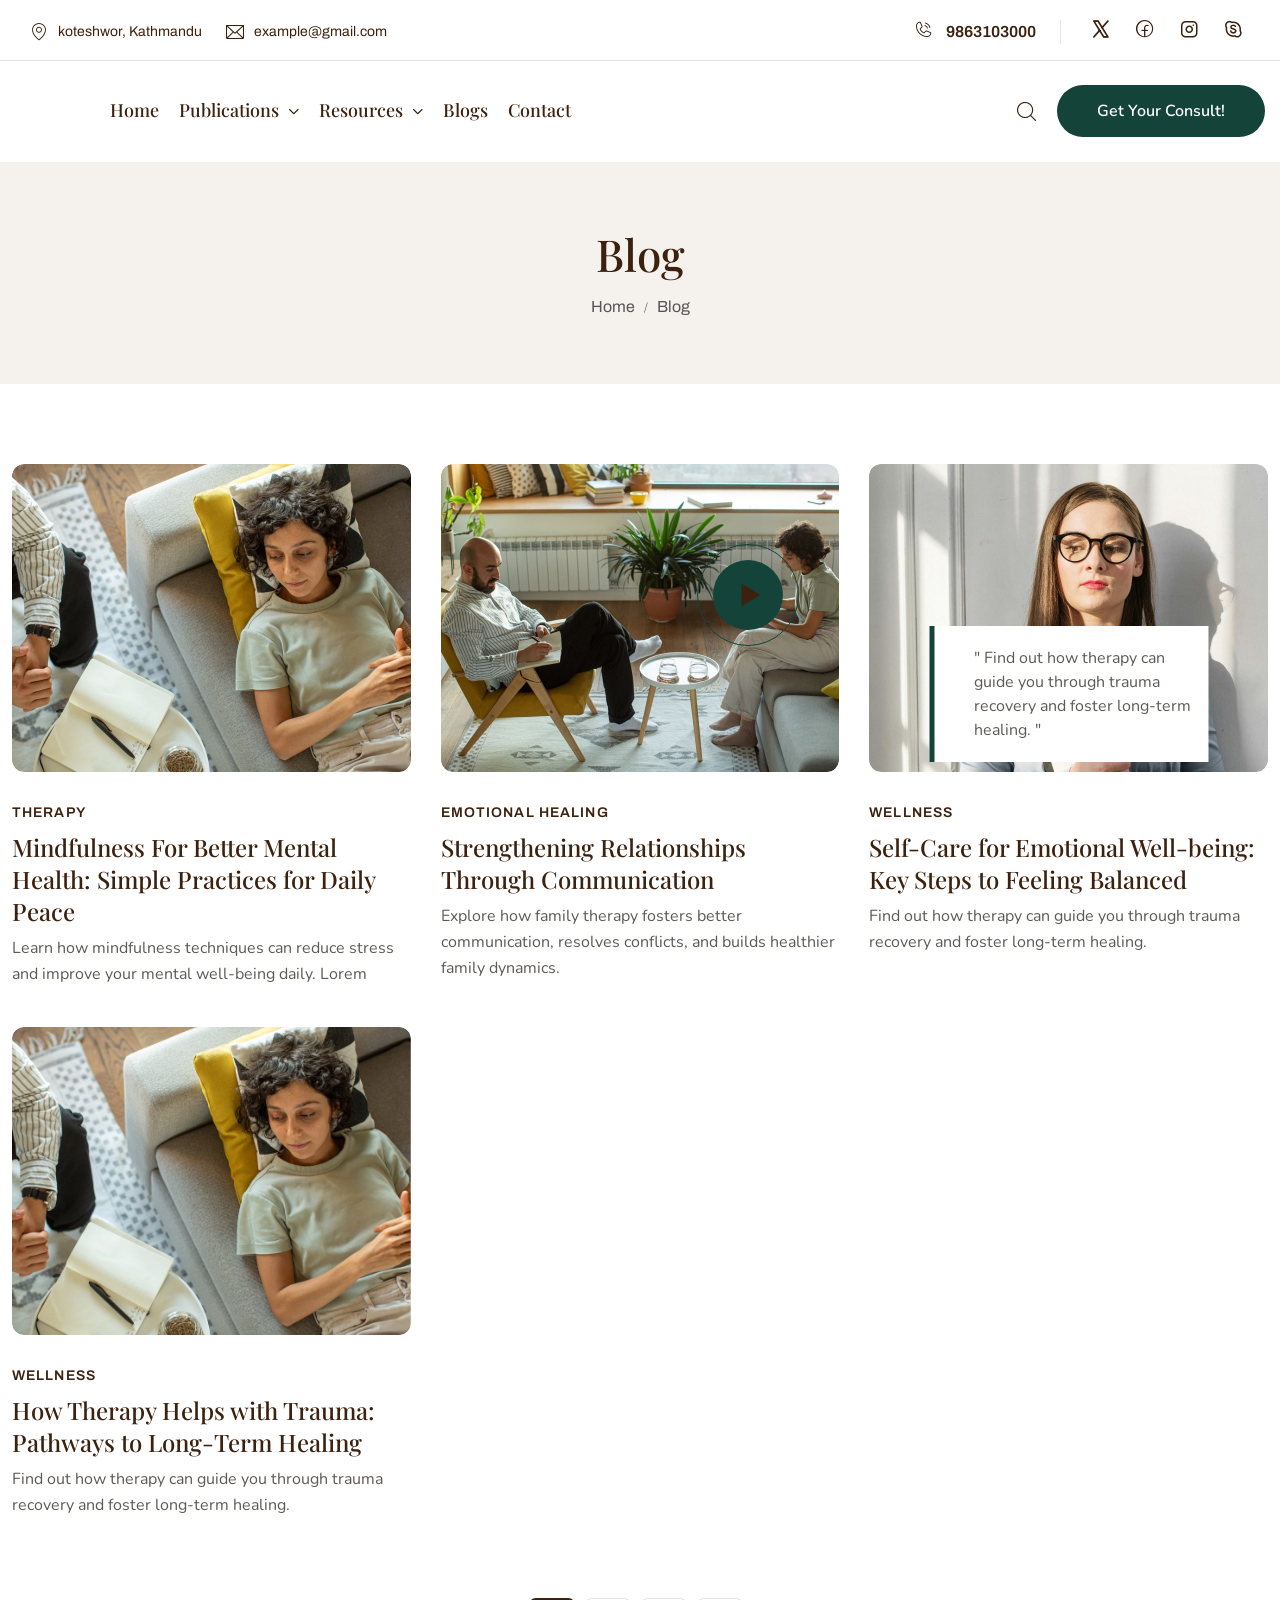
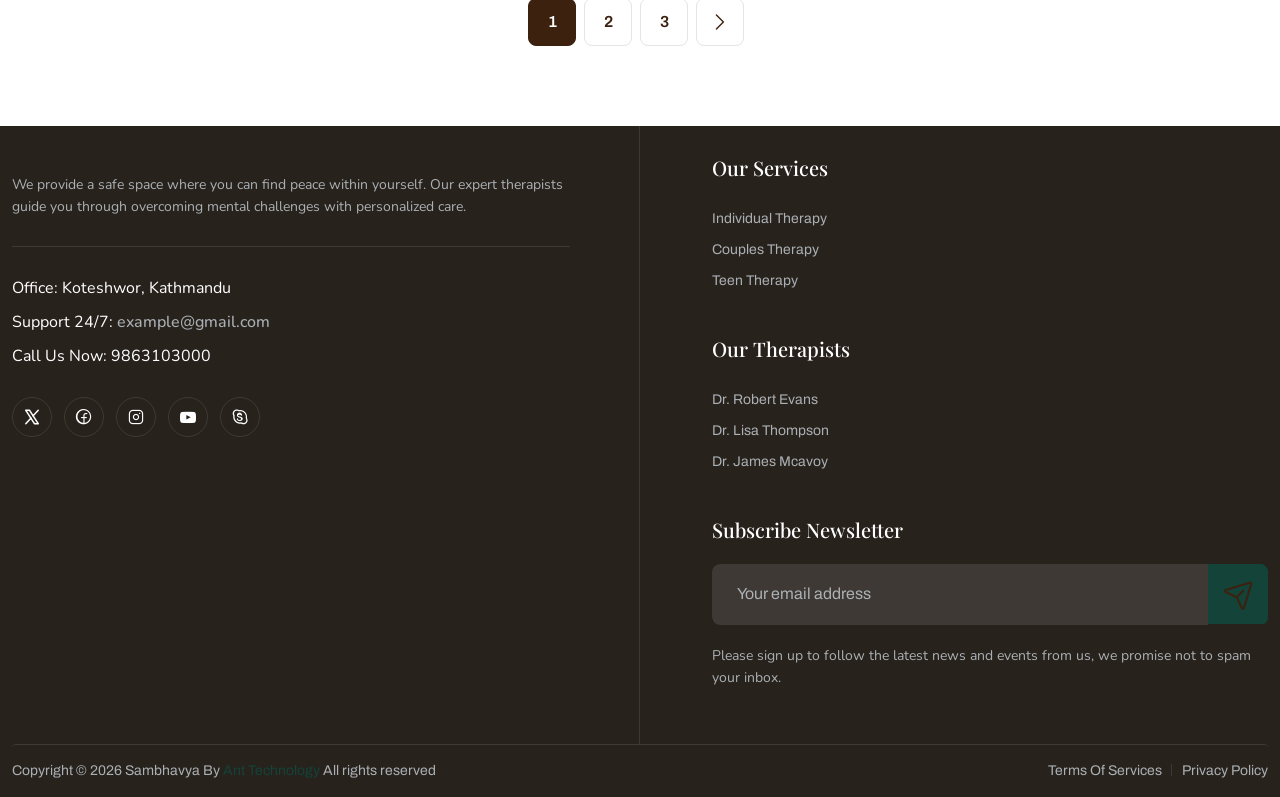
==== commit f604624f: "Add Google Fonts and custom shape divider styles to enhance UI" ====
--- a/blogs.html
+++ b/blogs.html
@@ -24,6 +24,17 @@
         contain-intrinsic-size: 3000px 1500px;
       }
     </style>
+
+    <!-- google fonts -->
+    <link rel="preconnect" href="https://fonts.googleapis.com" />
+    <link rel="preconnect" href="https://fonts.gstatic.com" crossorigin />
+    <link
+      href="https://fonts.googleapis.com/css2?family=Nunito:wght@400;500;600&family=Playfair+Display:wght@500;600&display=swap"
+      rel="stylesheet"
+    />
+
+    <link rel="stylesheet" href="fontGlobal.css" />
+
     <link
       rel="stylesheet"
       id="iziModal-css"
@@ -2082,7 +2093,7 @@
                           href="index.html"
                           title="Healingy &#8211; Therapy &amp; Counseling Psychologist WordPress"
                         >
-                          <img
+                          <!-- <img
                             class="site-logo"
                             src="wp-content/themes/healingy/images/logo.png"
                             alt="Healingy &#8211; Therapy &amp; Counseling Psychologist WordPress"
@@ -2091,7 +2102,7 @@
                             class="site-logo-fixed"
                             src="wp-content/themes/healingy/images/logo.png"
                             alt="logo-fixed"
-                          />
+                          /> -->
                         </a>
                       </div>
                     </div>
@@ -2905,7 +2916,7 @@
                       <div class="wp-block-group">
                         <div class="wp-block-group__inner-container">
                           <figure class="wp-block-image size-full is-resized">
-                            <img
+                            <!-- <img
                               decoding="async"
                               width="288"
                               height="60"
@@ -2913,7 +2924,7 @@
                               alt=""
                               class="wp-image-2724"
                               style="width: 305px; height: auto"
-                            />
+                            /> -->
                           </figure>
 
                           <p>
@@ -2927,12 +2938,9 @@
                     </div>
                     <div id="block-22" class="widget widget_block">
                       <ul class="footer-info">
-                        <li>
-                          Office: 1234 Fashion Street, Suite 567, New York,
-                          United States
-                        </li>
+                        <li>Office: Koteshwor, Kathmandu</li>
                         <li>Support 24/7: <a href="#">example@gmail.com</a></li>
-                        <li>Call Us Now: 1-555-678-8888</li>
+                        <li>Call Us Now: 9863103000</li>
                       </ul>
                     </div>
                     <div
@@ -2995,25 +3003,19 @@
                             id="menu-item-2221"
                             class="menu-item menu-item-type-post_type menu-item-object-services menu-item-2221"
                           >
-                            <a href="services/group-therapy/index.html"
-                              >Group Therapy</a
-                            >
+                            <a href="#">Individual Therapy</a>
                           </li>
                           <li
                             id="menu-item-2222"
                             class="menu-item menu-item-type-post_type menu-item-object-services menu-item-2222"
                           >
-                            <a href="services/couples-therapy/index.html"
-                              >Couples Therapy</a
-                            >
+                            <a href="#">Couples Therapy</a>
                           </li>
                           <li
                             id="menu-item-2223"
                             class="menu-item menu-item-type-post_type menu-item-object-services menu-item-2223"
                           >
-                            <a href="services/family-therapy/index.html"
-                              >Family Therapy</a
-                            >
+                            <a href="#">Teen Therapy</a>
                           </li>
                         </ul>
                       </div>
@@ -3144,11 +3146,8 @@
                   <div class="content-left">
                     <div class="copyright">
                       <span
-                        >Copyright © 2024 Healingy By
-                        <a
-                          href="https://themeforest.net/user/themesflat/portfolio"
-                          >Themesflat
-                        </a>
+                        >Copyright © 2026 Sambhavya By
+                        <a href="#">Ant Technology </a>
                         All rights reserved</span
                       >
                     </div>
--- a/fontGlobal.css
+++ b/fontGlobal.css
@@ -0,0 +1,19 @@
+:root {
+  --font-primary: "Nunito", sans-serif;
+  --font-heading: "Playfair Display", serif;
+}
+
+body {
+  font-family: var(--font-primary) !important;
+}
+
+nav ul li a,
+h1,
+h2,
+h3,
+h4,
+h5,
+h6 {
+  font-family: var(--font-heading) !important;
+  font-weight: 500 !important;
+}
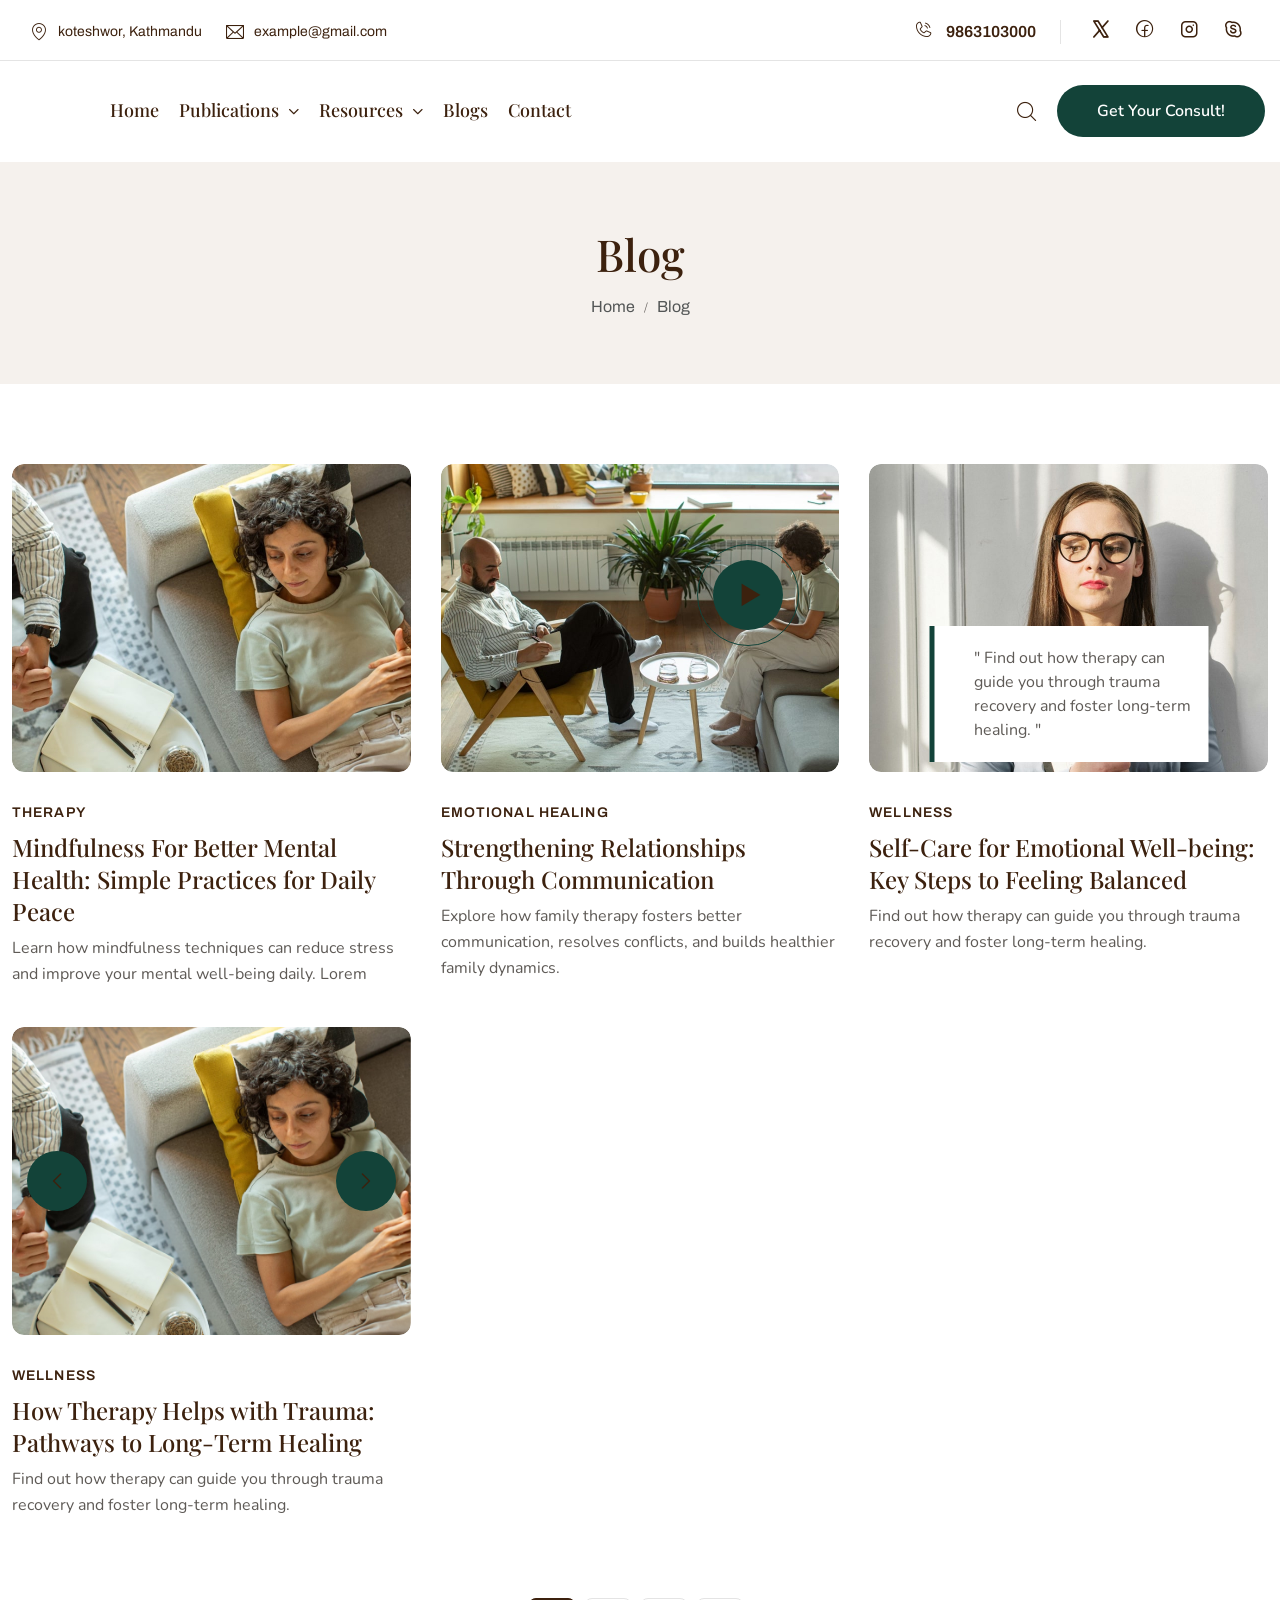
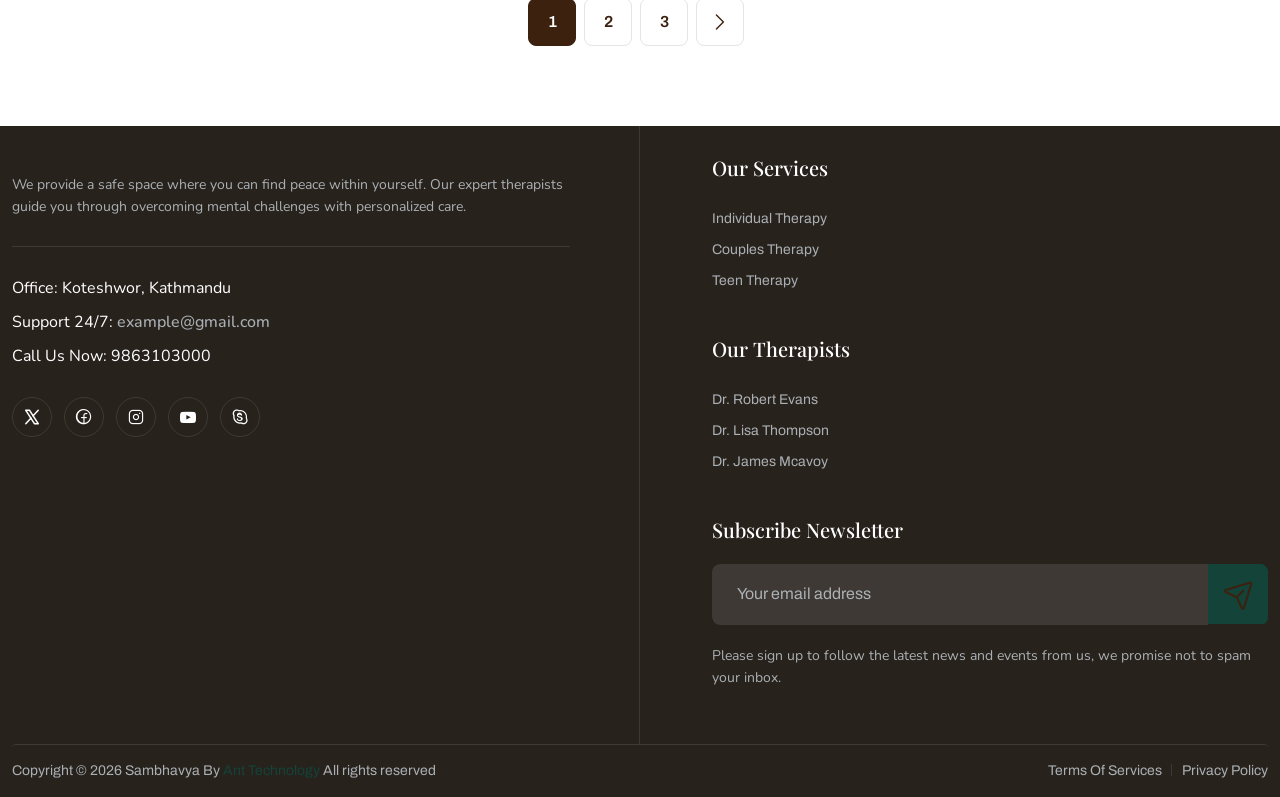
==== commit f8116ffa: "Comment out favicon links and associated meta tags in HTML files" ====
--- a/blogs.html
+++ b/blogs.html
@@ -1567,7 +1567,8 @@
         }
       }
     </style>
-    <link
+    <!-- favicons icon -->
+    <!-- <link
       rel="icon"
       href="wp-content/uploads/2024/10/Group-35015-1-150x150.png"
       sizes="32x32"
@@ -1584,7 +1585,7 @@
     <meta
       name="msapplication-TileImage"
       content="https://healingywp.themesflat.com/wp-content/uploads/2024/10/Group-35015-1-300x300.png"
-    />
+    /> -->
     <style id="wp-block-image-inline-css" type="text/css">
       .wp-block-image > a,
       .wp-block-image > figure > a {
